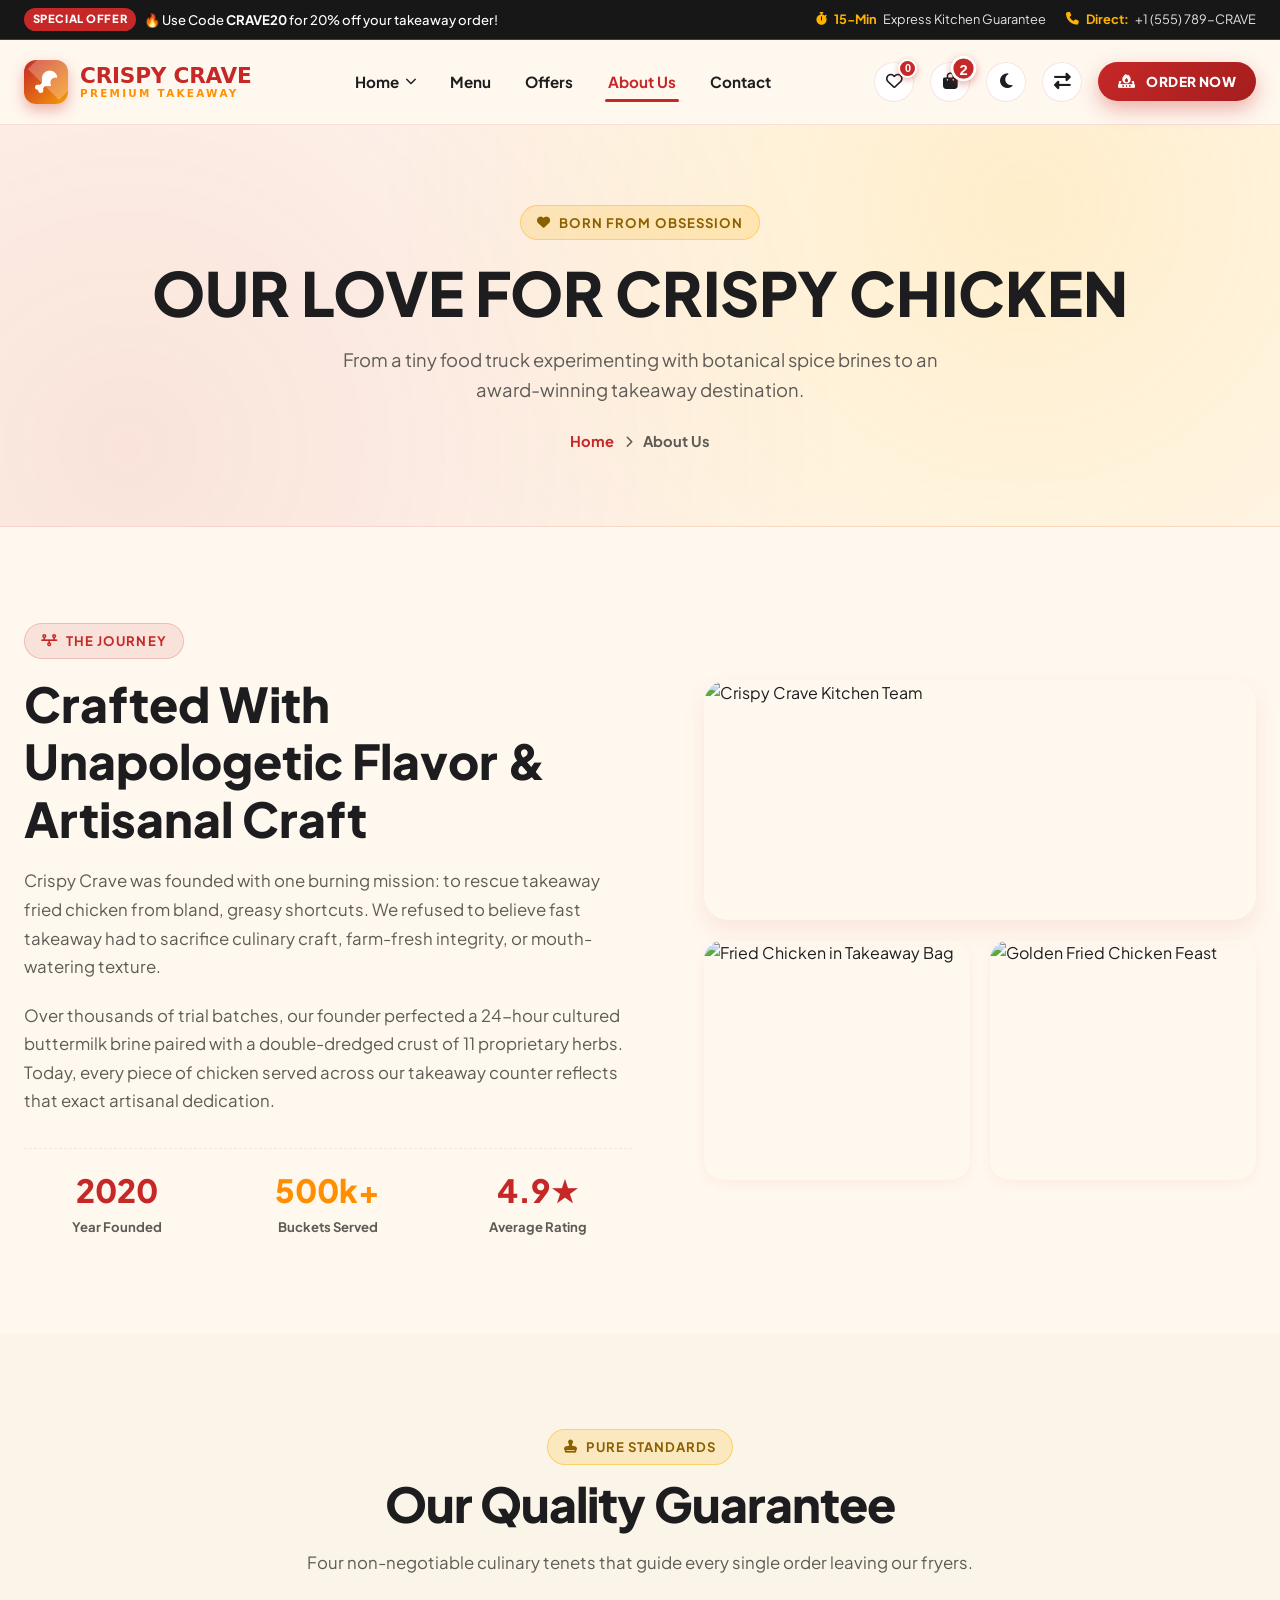
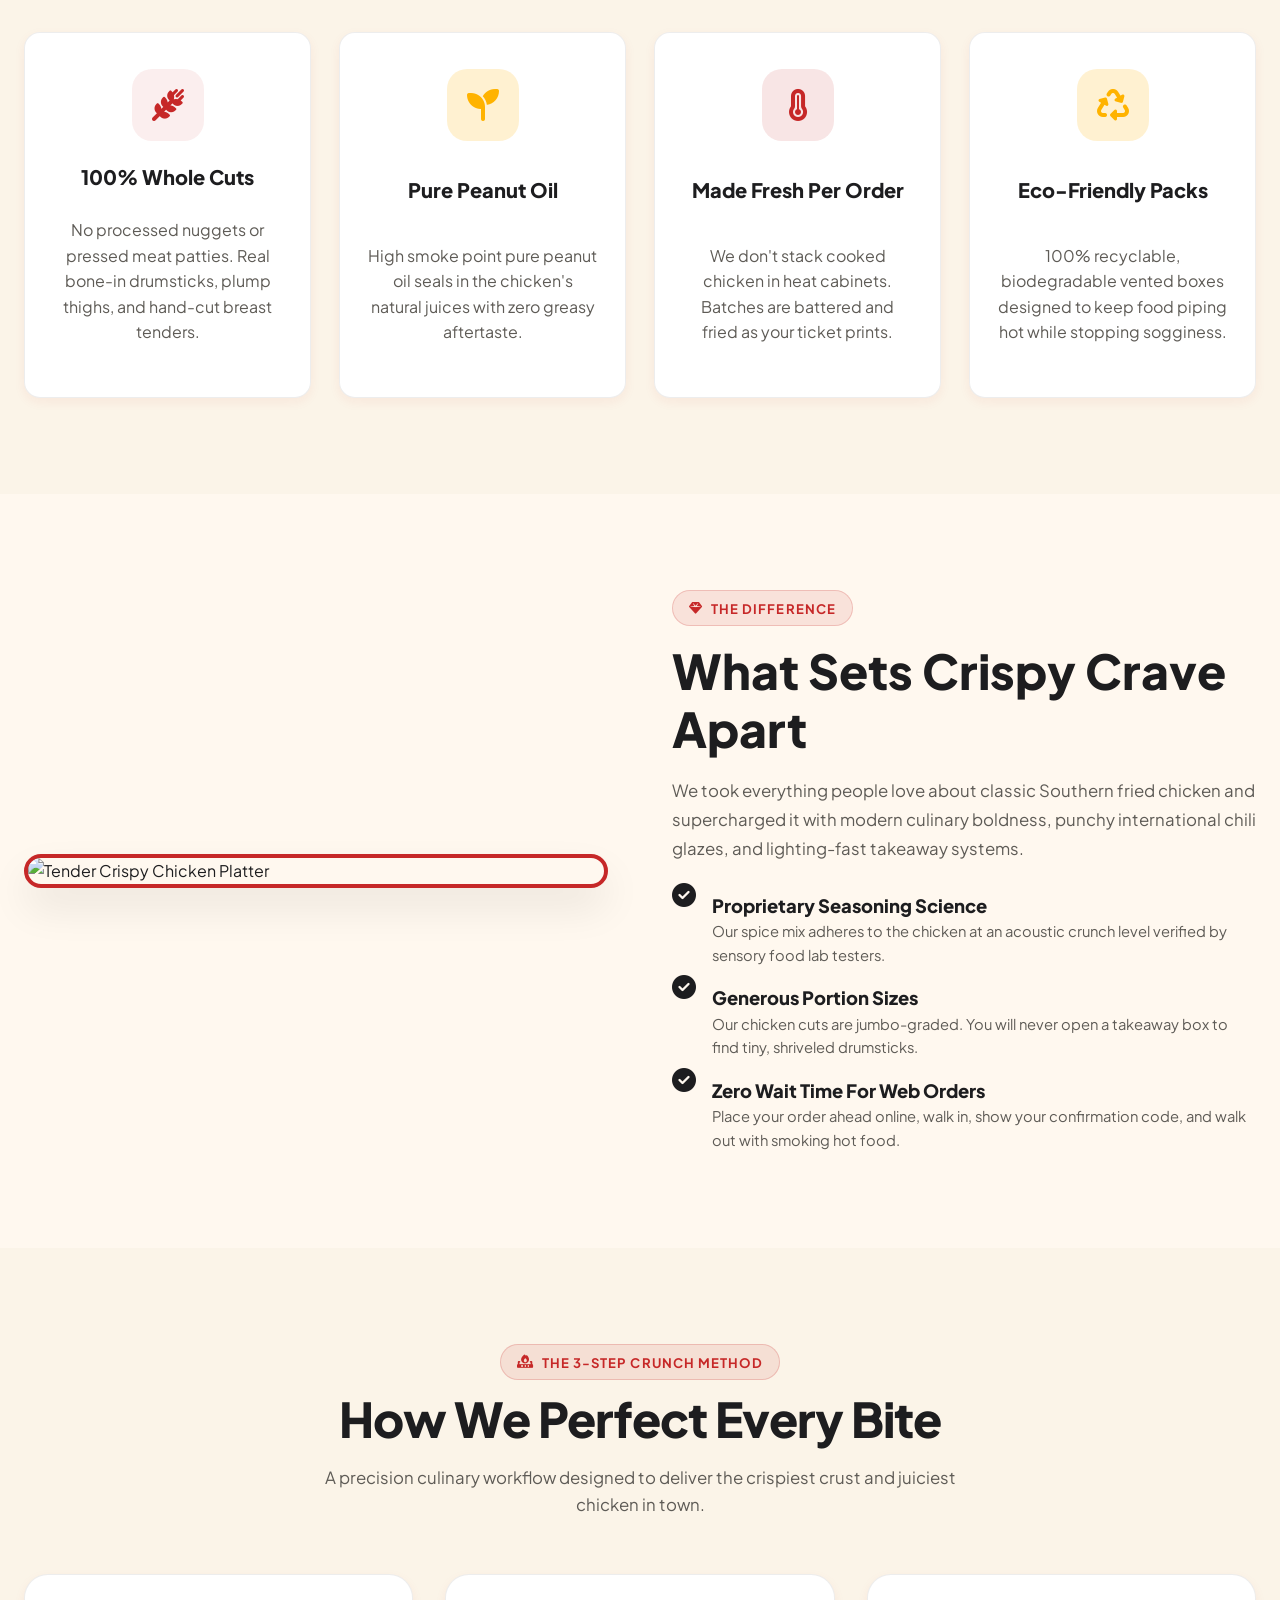
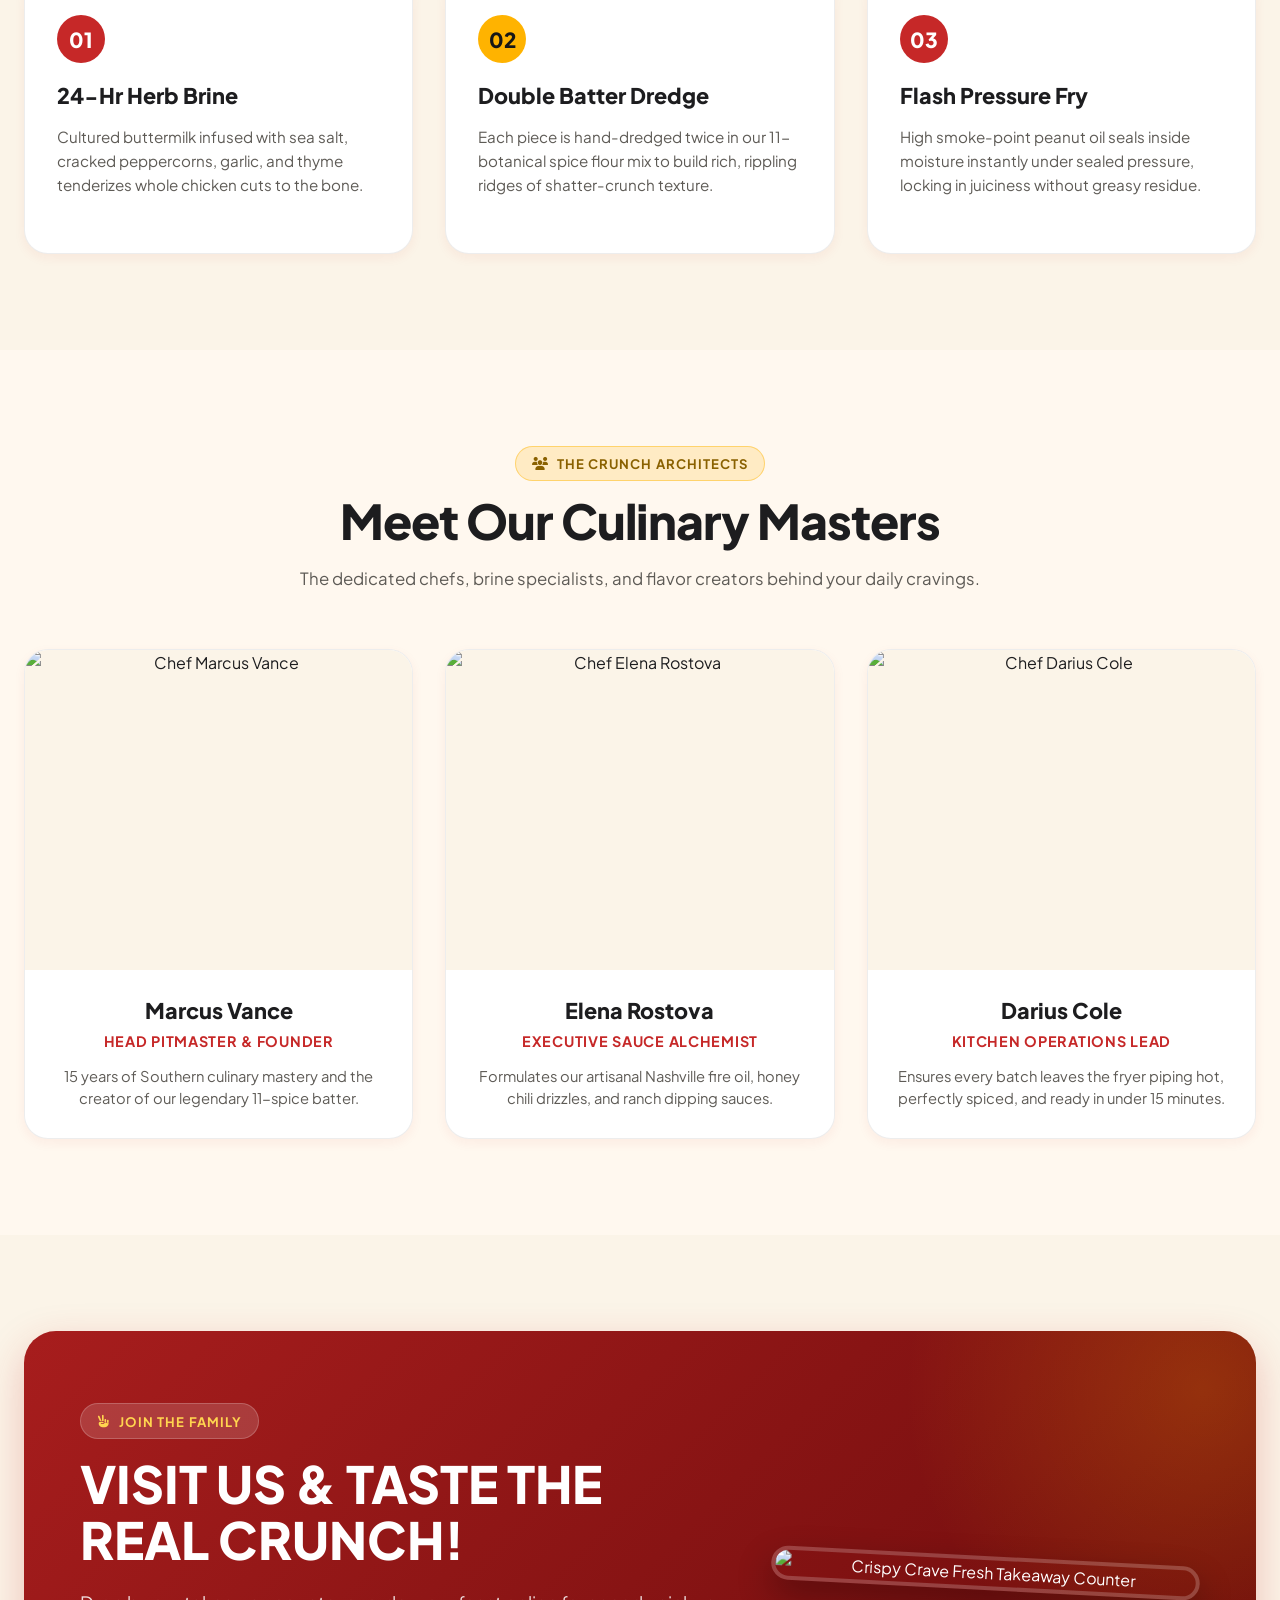
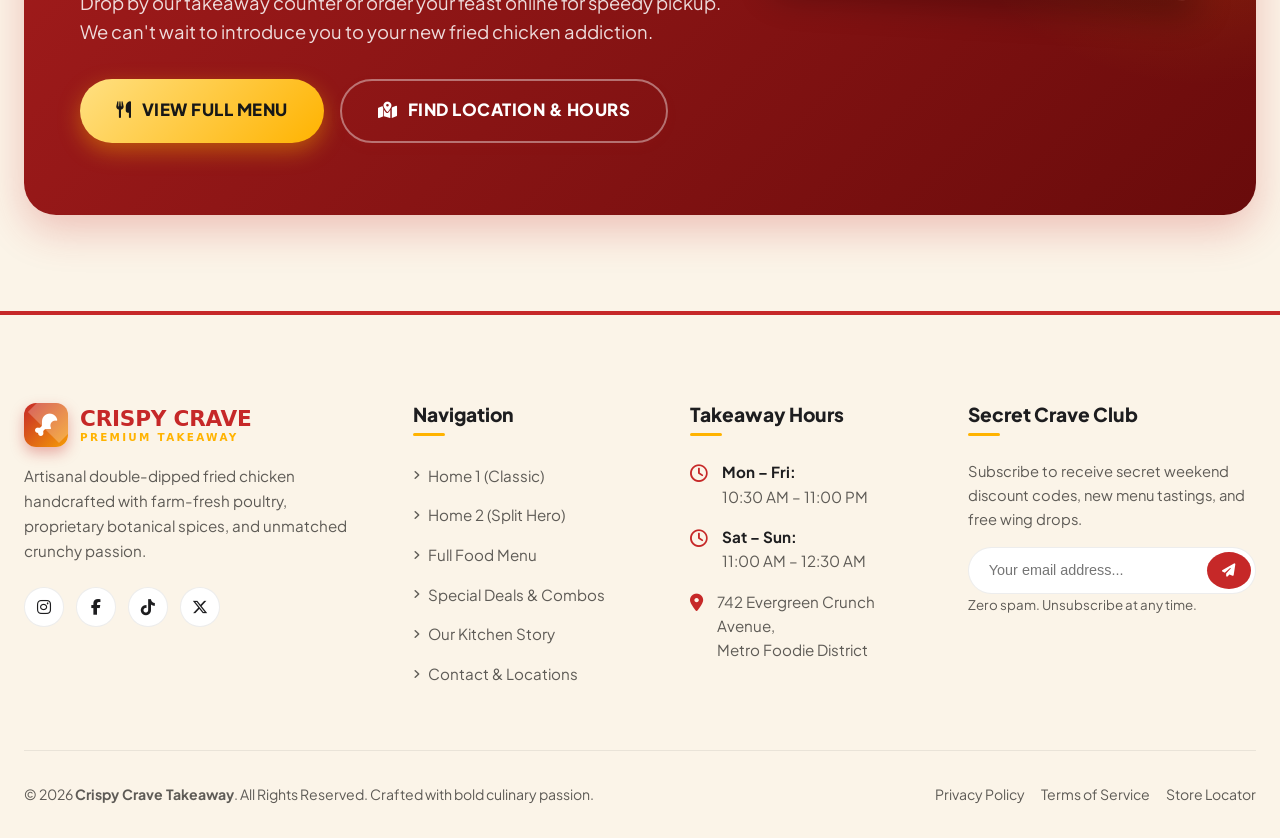
==== about.html @ d9a34762 "Initial commit: Crispy Crave fried chicken takeaway website" ====
<!DOCTYPE html>
<html lang="en" dir="ltr" data-theme="light">

<head>
  <meta charset="UTF-8">
  <meta name="viewport" content="width=device-width, initial-scale=1.0">
  <title>Crispy Crave | About Us - Our Passion for Fried Chicken</title>
  <meta name="description"
    content="Learn about Crispy Crave's culinary journey, our 24-hour buttermilk brine method, 11 secret botanical spices, and quality promise.">
  <link rel="icon" type="image/svg+xml" href="assets/images/favicon.svg">

  <link rel="preconnect" href="https://fonts.googleapis.com">
  <link rel="preconnect" href="https://fonts.gstatic.com" crossorigin>
  <link href="https://fonts.googleapis.com/css2?family=Plus+Jakarta+Sans:wght@400;500;600;700;800;900&display=swap"
    rel="stylesheet">
  <link rel="stylesheet" href="https://cdnjs.cloudflare.com/ajax/libs/font-awesome/6.5.1/css/all.min.css">

  <link rel="stylesheet" href="assets/css/style.css">
  <link rel="stylesheet" href="assets/css/animations.css">
  <link rel="stylesheet" href="assets/css/dark-mode.css">
  <link rel="stylesheet" href="assets/css/rtl.css">
</head>

<body>

  <!-- ================= HEADER / NAVBAR ================= -->
  <!-- Topbar Announcement (Reference Marketplace Quality) -->
  <div class="crave-topbar">
    <div class="cc-container crave-topbar-inner">
      <div class="topbar-promo">
        <span class="topbar-promo-tag">Special Offer</span>
        <span>🔥 Use Code <strong>CRAVE20</strong> for 20% off your takeaway order!</span>
      </div>
      <div class="topbar-perks">
        <span><i class="fa-solid fa-stopwatch" style="color: var(--secondary);"></i> <strong>15-Min</strong> Express
          Kitchen Guarantee</span>
        <span><i class="fa-solid fa-phone" style="color: var(--secondary);"></i> <strong>Direct:</strong> +1 (555)
          789-CRAVE</span>
      </div>
    </div>
  </div>

  <header class="crave-header">

    <div class="cc-container crave-nav-wrapper">
      <a href="index.html" class="crave-brand" aria-label="Crispy Crave Homepage">
        <div class="crave-logo-mark"><i class="fa-solid fa-drumstick-bite"></i></div>
        <div class="crave-brand-name">
          <span class="crave-brand-main">CRISPY CRAVE</span>
          <span class="crave-brand-sub">PREMIUM TAKEAWAY</span>
        </div>
      </a>

      <nav aria-label="Primary Navigation">
        <ul class="crave-nav-menu">
          <li class="crave-nav-item">
            <a href="index.html" class="crave-nav-link">Home <i class="fa-solid fa-chevron-down fa-xs"></i></a>
            <ul class="crave-dropdown-menu">
              <li><a href="index.html" class="crave-dropdown-item"><span>Home 1 (Classic Hero)</span></a></li>
              <li><a href="home-2.html" class="crave-dropdown-item"><span>Home 2 (Split Hero)</span></a></li>
            </ul>
          </li>
          <li class="crave-nav-item"><a href="menu.html" class="crave-nav-link">Menu</a></li>
          <li class="crave-nav-item"><a href="offers.html" class="crave-nav-link">Offers</a></li>
          <li class="crave-nav-item"><a href="about.html" class="crave-nav-link active">About Us</a></li>
          <li class="crave-nav-item"><a href="contact.html" class="crave-nav-link">Contact</a></li>
        </ul>
      </nav>

      <div class="crave-nav-actions">
        <!-- Wishlist Drawer Button -->
        <button class="crave-icon-btn wish-drawer-btn" aria-label="Open Crave-List" title="Your Crave-List">
          <i class="fa-regular fa-heart"></i>
          <span class="crave-badge-count" data-wish-count>0</span>
        </button>

        <!-- Cart / Order Drawer Button -->
        <button class="crave-icon-btn cart-drawer-btn" aria-label="Open Takeaway Bag" title="Your Takeaway Bag">
          <i class="fa-solid fa-bag-shopping"></i>
          <span class="crave-badge-count" data-cart-count>0</span>
        </button>

        <button class="crave-icon-btn theme-toggle-btn" aria-label="Toggle theme mode"><i
            class="fa-solid fa-moon"></i></button>
        <button class="crave-icon-btn rtl-toggle-btn" aria-label="Toggle text direction"><i
            class="fa-solid fa-right-left"></i></button>
        <a href="menu.html" class="btn-crave btn-crave-primary btn-crave-sm">
          <i class="fa-solid fa-fire-burner"></i> Order Now
        </a>
        <button class="crave-hamburger" aria-label="Toggle navigation drawer">
          <span></span><span></span><span></span>
        </button>
      </div>
    </div>
  </header>

  <div class="crave-mobile-overlay"></div>
  <aside class="crave-mobile-drawer" aria-label="Mobile Navigation">
    <div>
      <div class="d-flex align-items-center justify-content-between mb-4">
        <a href="index.html" class="crave-brand">
          <div class="crave-logo-mark"><i class="fa-solid fa-drumstick-bite"></i></div>
          <div class="crave-brand-name">
            <span class="crave-brand-main">CRISPY CRAVE</span>
            <span class="crave-brand-sub">PREMIUM TAKEAWAY</span>
          </div>
        </a>
      </div>
            <!-- Mobile Navigation Actions (Wishlist, Bag, Theme, RTL) -->
      <div class="crave-mobile-actions mb-4">
        <button class="crave-icon-btn wish-drawer-btn" aria-label="Open Crave-List" title="Your Crave-List">
          <i class="fa-regular fa-heart"></i>
          <span class="crave-badge-count" data-wish-count>0</span>
        </button>
        <button class="crave-icon-btn cart-drawer-btn" aria-label="Open Takeaway Bag" title="Your Takeaway Bag">
          <i class="fa-solid fa-bag-shopping"></i>
          <span class="crave-badge-count" data-cart-count>0</span>
        </button>
        <button class="crave-icon-btn theme-toggle-btn" aria-label="Switch between light and dark mode" title="Toggle Theme">
          <i class="fa-solid fa-moon"></i>
        </button>
        <button class="crave-icon-btn rtl-toggle-btn" aria-label="Switch text direction RTL or LTR" title="Toggle RTL">
          <i class="fa-solid fa-right-left"></i>
        </button>
      </div>
      <ul class="crave-mobile-links">
        <li class="crave-mobile-dropdown">
          <button type="button" class="crave-mobile-link crave-mobile-dropdown-toggle" aria-expanded="false">
            <span>Home</span>
            <i class="fa-solid fa-chevron-down fa-xs mobile-chevron"></i>
          </button>
          <ul class="crave-mobile-sublinks">
            <li><a href="index.html" class="crave-mobile-sublink"><i class="fa-solid fa-angles-right me-2" style="font-size:0.75rem; opacity:0.4;"></i>Home 1 (Classic Hero)</a></li>
            <li><a href="home-2.html" class="crave-mobile-sublink"><i class="fa-solid fa-angles-right me-2" style="font-size:0.75rem; opacity:0.4;"></i>Home 2 (Split Hero)</a></li>
          </ul>
        </li>
        <li><a href="menu.html" class="crave-mobile-link">Menu</a></li>
        <li><a href="offers.html" class="crave-mobile-link">Offers</a></li>
        <li><a href="about.html" class="crave-mobile-link active">About Us</a></li>
        <li><a href="contact.html" class="crave-mobile-link">Contact</a></li>
      </ul>
    </div>
    <div class="mt-4 pt-3 border-top">
      <a href="menu.html" class="btn-crave btn-crave-primary w-100" style="display: flex;">
        <i class="fa-solid fa-bag-shopping me-2"></i> Order Takeaway
      </a>
    </div>
  </aside>

  <!-- MAIN CONTENT: ABOUT US (7 SECTIONS) -->
  <main>

    <!-- ================= SECTION 1: ABOUT HERO ================= -->
    <section class="inner-hero" id="about-hero">
      <div class="cc-container">
        <div class="anim-fade-up">
          <span class="crave-badge crave-badge-gold mb-3"><i class="fa-solid fa-heart"></i> Born From Obsession</span>
          <h1 class="inner-hero-title">OUR LOVE FOR CRISPY CHICKEN</h1>
          <p style="max-width: 650px; margin: 0 auto 1.5rem; font-size: 1.15rem; color: var(--text-muted);">
            From a tiny food truck experimenting with botanical spice brines to an award-winning takeaway destination.
          </p>
          <div class="inner-hero-breadcrumbs">
            <a href="index.html">Home</a>
            <i class="fa-solid fa-chevron-right"></i>
            <span>About Us</span>
          </div>
        </div>
      </div>
    </section>

    <!-- ================= SECTION 2: OUR STORY ================= -->
    <section class="cc-section" id="our-story">
      <div class="cc-container">
        <div class="layout-magazine-story">
          <!-- Text Story Column -->
          <div class="anim-stamp-press">
            <span class="crave-badge mb-3"><i class="fa-solid fa-timeline"></i> The Journey</span>
            <h2 style="font-size: clamp(2.2rem, 3.8vw, 3rem); font-weight: 900; margin-bottom: 1.25rem;">
              Crafted With Unapologetic Flavor & Artisanal Craft
            </h2>
            <p style="font-size: 1.05rem; color: var(--text-muted); line-height: 1.7; margin-bottom: 1.25rem;">
              Crispy Crave was founded with one burning mission: to rescue takeaway fried chicken from bland, greasy
              shortcuts. We refused to believe fast takeaway had to sacrifice culinary craft, farm-fresh integrity, or
              mouth-watering texture.
            </p>
            <p style="font-size: 1.05rem; color: var(--text-muted); line-height: 1.7; margin-bottom: 2rem;">
              Over thousands of trial batches, our founder perfected a 24-hour cultured buttermilk brine paired with a
              double-dredged crust of 11 proprietary herbs. Today, every piece of chicken served across our takeaway
              counter reflects that exact artisanal dedication.
            </p>

            <div style="display: grid; grid-template-columns: repeat(3, 1fr); gap: 1.5rem; text-align: center;"
              class="pt-3 border-top">
              <div>
                <span
                  style="font-family: var(--font-heading); font-size: 2rem; font-weight: 900; color: var(--primary);">2020</span>
                <p style="font-size: 0.82rem; margin: 0; font-weight: 700;">Year Founded</p>
              </div>
              <div>
                <span
                  style="font-family: var(--font-heading); font-size: 2rem; font-weight: 900; color: var(--secondary-dark);">500k+</span>
                <p style="font-size: 0.82rem; margin: 0; font-weight: 700;">Buckets Served</p>
              </div>
              <div>
                <span
                  style="font-family: var(--font-heading); font-size: 2rem; font-weight: 900; color: var(--primary);">4.9★</span>
                <p style="font-size: 0.82rem; margin: 0; font-weight: 700;">Average Rating</p>
              </div>
            </div>
          </div>

          <!-- Editorial Photo Collage Grid -->
          <div class="magazine-photo-collage anim-slide-right">
            <img src="https://images.unsplash.com/photo-1555396273-367ea4eb4db5?auto=format&fit=crop&w=800&q=80"
              alt="Crispy Crave Kitchen Team" class="collage-img-1" loading="lazy">
            <img src="https://media.istockphoto.com/id/2230288921/photo/close-up-view-of-a-girls-hands-carrying-fried-chicken-in-a-recyclable-bag.jpg?b=1&s=612x612&w=0&k=20&c=5Enw9AYS69Fgy2RjBcDlBVUBDepVH0IO23BgwvoqfSg="
              alt="Fried Chicken in Takeaway Bag" class="collage-img-2" loading="lazy">
            <img src="https://images.pexels.com/photos/5474676/pexels-photo-5474676.jpeg"
              alt="Golden Fried Chicken Feast" class="collage-img-3" loading="lazy">
          </div>
        </div>
      </div>
    </section>

    <!-- ================= SECTION 3: OUR QUALITY PROMISE ================= -->
    <section class="cc-section" id="quality-promise" style="background: var(--bg-card-alt);">
      <div class="cc-container">
        <div class="cc-section-header anim-fade-up">
          <span class="crave-badge crave-badge-gold"><i class="fa-solid fa-stamp"></i> Pure Standards</span>
          <h2 class="cc-section-title">Our Quality Guarantee</h2>
          <p class="cc-section-subtitle">Four non-negotiable culinary tenets that guide every single order leaving our
            fryers.</p>
        </div>

        <div class="why-us-grid">
          <!-- Pillar 1 -->
          <div class="why-feature-card anim-shield-flip">
            <div class="why-icon-box"><i class="fa-solid fa-wheat-awn"></i></div>
            <h3 class="why-card-title">100% Whole Cuts</h3>
            <p class="text-muted">No processed nuggets or pressed meat patties. Real bone-in drumsticks, plump thighs,
              and hand-cut breast tenders.</p>
          </div>

          <!-- Pillar 2 -->
          <div class="why-feature-card anim-shield-flip">
            <div class="why-icon-box" style="background: rgba(255,179,0,0.18); color: var(--secondary);"><i
                class="fa-solid fa-seedling"></i></div>
            <h3 class="why-card-title">Pure Peanut Oil</h3>
            <p class="text-muted">High smoke point pure peanut oil seals in the chicken's natural juices with zero
              greasy aftertaste.</p>
          </div>

          <!-- Pillar 3 -->
          <div class="why-feature-card anim-shield-flip">
            <div class="why-icon-box" style="background: rgba(198,40,40,0.12); color: var(--primary);"><i
                class="fa-solid fa-temperature-full"></i></div>
            <h3 class="why-card-title">Made Fresh Per Order</h3>
            <p class="text-muted">We don't stack cooked chicken in heat cabinets. Batches are battered and fried as your
              ticket prints.</p>
          </div>

          <!-- Pillar 4 -->
          <div class="why-feature-card anim-shield-flip">
            <div class="why-icon-box" style="background: rgba(255,179,0,0.18); color: var(--secondary);"><i
                class="fa-solid fa-recycle"></i></div>
            <h3 class="why-card-title">Eco-Friendly Packs</h3>
            <p class="text-muted">100% recyclable, biodegradable vented boxes designed to keep food piping hot while
              stopping sogginess.</p>
          </div>
        </div>
      </div>
    </section>

    <!-- ================= SECTION 4: WHAT MAKES US SPECIAL ================= -->
    <section class="cc-section" id="what-makes-us-special">
      <div class="cc-container">
        <div style="display: grid; grid-template-columns: 1fr 1fr; align-items: center; gap: 4rem;">
          <div class="anim-slide-left text-center">
            <img src="https://images.pexels.com/photos/28732304/pexels-photo-28732304.jpeg"
              alt="Tender Crispy Chicken Platter"
              style="width: 100%; border-radius: 28px; box-shadow: var(--shadow-lg); border: 4px solid var(--primary);">
          </div>

          <div class="anim-slide-right">
            <span class="crave-badge mb-3"><i class="fa-solid fa-gem"></i> The Difference</span>
            <h2 style="font-size: clamp(2.2rem, 3.8vw, 3rem); font-weight: 900; margin-bottom: 1.25rem;">
              What Sets Crispy Crave Apart
            </h2>
            <p style="font-size: 1.05rem; color: var(--text-muted); line-height: 1.7; margin-bottom: 2rem;">
              We took everything people love about classic Southern fried chicken and supercharged it with modern
              culinary boldness, punchy international chili glazes, and lighting-fast takeaway systems.
            </p>

            <div style="display: flex; flex-direction: column; gap: 1.25rem;">
              <div class="anim-unfold-row" style="display: flex; gap: 1rem; align-items: flex-start;">
                <i class="fa-solid fa-circle-check text-danger fa-xl mt-1"></i>
                <div>
                  <h4 style="font-size: 1.15rem; font-weight: 800; margin-bottom: 0.2rem;">Proprietary Seasoning Science
                  </h4>
                  <p style="font-size: 0.92rem; color: var(--text-muted); margin: 0;">Our spice mix adheres to the
                    chicken at an acoustic crunch level verified by sensory food lab testers.</p>
                </div>
              </div>

              <div class="anim-unfold-row" style="display: flex; gap: 1rem; align-items: flex-start;">
                <i class="fa-solid fa-circle-check text-warning fa-xl mt-1"></i>
                <div>
                  <h4 style="font-size: 1.15rem; font-weight: 800; margin-bottom: 0.2rem;">Generous Portion Sizes</h4>
                  <p style="font-size: 0.92rem; color: var(--text-muted); margin: 0;">Our chicken cuts are jumbo-graded.
                    You will never open a takeaway box to find tiny, shriveled drumsticks.</p>
                </div>
              </div>

              <div class="anim-unfold-row" style="display: flex; gap: 1rem; align-items: flex-start;">
                <i class="fa-solid fa-circle-check text-success fa-xl mt-1"></i>
                <div>
                  <h4 style="font-size: 1.15rem; font-weight: 800; margin-bottom: 0.2rem;">Zero Wait Time For Web Orders
                  </h4>
                  <p style="font-size: 0.92rem; color: var(--text-muted); margin: 0;">Place your order ahead online,
                    walk in, show your confirmation code, and walk out with smoking hot food.</p>
                </div>
              </div>
            </div>
          </div>
        </div>
      </div>
    </section>

    <!-- ================= SECTION 5: CRAFT & CULINARY PROCESS ================= -->
    <section class="cc-section" id="craft-process" style="background: var(--bg-card-alt);">
      <div class="cc-container">
        <div class="cc-section-header anim-fade-up">
          <span class="crave-badge"><i class="fa-solid fa-fire-burner"></i> The 3-Step Crunch Method</span>
          <h2 class="cc-section-title">How We Perfect Every Bite</h2>
          <p class="cc-section-subtitle">A precision culinary workflow designed to deliver the crispiest crust and
            juiciest chicken in town.</p>
        </div>

        <div class="layout-horizontal-stepper">
          <!-- Step 1 -->
          <div class="step-flow-card anim-step-drop">
            <div class="step-number-pill" style="background: var(--primary);">01</div>
            <h3 style="font-size: 1.35rem; font-weight: 800; margin-bottom: 0.75rem;">24-Hr Herb Brine</h3>
            <p class="text-muted" style="font-size: 0.95rem; line-height: 1.6;">Cultured buttermilk infused with sea
              salt, cracked peppercorns, garlic, and thyme tenderizes whole chicken cuts to the bone.</p>
          </div>

          <!-- Step 2 -->
          <div class="step-flow-card anim-step-drop">
            <div class="step-number-pill" style="background: var(--secondary); color: #171717;">02</div>
            <h3 style="font-size: 1.35rem; font-weight: 800; margin-bottom: 0.75rem;">Double Batter Dredge</h3>
            <p class="text-muted" style="font-size: 0.95rem; line-height: 1.6;">Each piece is hand-dredged twice in our
              11-botanical spice flour mix to build rich, rippling ridges of shatter-crunch texture.</p>
          </div>

          <!-- Step 3 -->
          <div class="step-flow-card anim-step-drop">
            <div class="step-number-pill" style="background: var(--primary);">03</div>
            <h3 style="font-size: 1.35rem; font-weight: 800; margin-bottom: 0.75rem;">Flash Pressure Fry</h3>
            <p class="text-muted" style="font-size: 0.95rem; line-height: 1.6;">High smoke-point peanut oil seals inside
              moisture instantly under sealed pressure, locking in juiciness without greasy residue.</p>
          </div>
        </div>
      </div>
    </section>

    <!-- ================= SECTION 6: MEET OUR CULINARY MASTERS ================= -->
    <section class="cc-section" id="meet-team">
      <div class="cc-container">
        <div class="cc-section-header anim-fade-up">
          <span class="crave-badge crave-badge-gold"><i class="fa-solid fa-users"></i> The Crunch Architects</span>
          <h2 class="cc-section-title">Meet Our Culinary Masters</h2>
          <p class="cc-section-subtitle">The dedicated chefs, brine specialists, and flavor creators behind your daily
            cravings.</p>
        </div>

        <div class="team-grid">
          <!-- Team Member 1 -->
          <div class="team-card anim-fade-up">
            <div class="team-img-wrap">
              <img src="https://images.unsplash.com/photo-1577219491135-ce391730fb2c?auto=format&fit=crop&w=600&q=80"
                alt="Chef Marcus Vance" class="team-img" loading="lazy">
            </div>
            <div class="team-body">
              <h3 class="team-name">Marcus Vance</h3>
              <div class="team-role">Head Pitmaster & Founder</div>
              <p class="team-bio">15 years of Southern culinary mastery and the creator of our legendary 11-spice
                batter.</p>
            </div>
          </div>

          <!-- Team Member 2 -->
          <div class="team-card anim-fade-up">
            <div class="team-img-wrap">
              <img src="https://images.unsplash.com/photo-1583394293214-28ded15ee548?auto=format&fit=crop&w=600&q=80"
                alt="Chef Elena Rostova" class="team-img" loading="lazy">
            </div>
            <div class="team-body">
              <h3 class="team-name">Elena Rostova</h3>
              <div class="team-role">Executive Sauce Alchemist</div>
              <p class="team-bio">Formulates our artisanal Nashville fire oil, honey chili drizzles, and ranch dipping
                sauces.</p>
            </div>
          </div>

          <!-- Team Member 3 -->
          <div class="team-card anim-fade-up">
            <div class="team-img-wrap">
              <img src="https://images.unsplash.com/photo-1556157382-97eda2d62296?auto=format&fit=crop&w=600&q=80"
                alt="Chef Darius Cole" class="team-img" loading="lazy">
            </div>
            <div class="team-body">
              <h3 class="team-name">Darius Cole</h3>
              <div class="team-role">Kitchen Operations Lead</div>
              <p class="team-bio">Ensures every batch leaves the fryer piping hot, perfectly spiced, and ready in under
                15 minutes.</p>
            </div>
          </div>
        </div>
      </div>
    </section>

    <!-- ================= SECTION 7: VISIT & TASTE ================= -->
    <section class="cc-section" id="visit-taste" style="background: var(--bg-card-alt);">
      <div class="cc-container">
        <div class="final-cta-banner anim-curtain-fall">
          <div class="final-cta-grid">
            <div>
              <span class="crave-badge crave-badge-gold mb-3"
                style="background: rgba(255,255,255,0.15); color: #FFD54F; border-color: rgba(255,255,255,0.2);">
                <i class="fa-solid fa-hand-peace"></i> Join The Family
              </span>
              <h2 class="final-cta-title">VISIT US & TASTE THE REAL CRUNCH!</h2>
              <p class="final-cta-desc">
                Drop by our takeaway counter or order your feast online for speedy pickup. We can't wait to introduce
                you to your new fried chicken addiction.
              </p>
              <div class="d-flex gap-3 flex-wrap">
                <a href="menu.html" class="btn-crave btn-crave-gold btn-crave-lg">
                  <i class="fa-solid fa-utensils"></i> View Full Menu
                </a>
                <a href="contact.html" class="btn-crave btn-crave-outline btn-crave-lg"
                  style="color: #FFF !important; border-color: rgba(255,255,255,0.4);">
                  <i class="fa-solid fa-map-location-dot"></i> Find Location & Hours
                </a>
              </div>
            </div>

            <div class="final-cta-img-box">
              <img src="https://images.pexels.com/photos/15837093/pexels-photo-15837093.jpeg"
                alt="Crispy Crave Fresh Takeaway Counter" class="final-cta-img floating-element">
            </div>
          </div>
        </div>
      </div>
    </section>

  </main>

  <!-- ================= FOOTER ================= -->
  <footer class="crave-footer">
    <div class="cc-container">
      <div class="footer-grid">
        <div>
          <a href="index.html" class="crave-brand mb-3">
            <div class="crave-logo-mark"><i class="fa-solid fa-drumstick-bite"></i></div>
            <div class="crave-brand-name">
              <span class="crave-brand-main">CRISPY CRAVE</span>
              <span class="crave-brand-sub" style="color: var(--secondary);">PREMIUM TAKEAWAY</span>
            </div>
          </a>
          <p class="footer-brand-desc">Artisanal double-dipped fried chicken handcrafted with farm-fresh poultry,
            proprietary botanical spices, and unmatched crunchy passion.</p>
          <div class="footer-socials">
            <a href="https://instagram.com" target="_blank" rel="noopener" class="footer-social-link"
              aria-label="Instagram"><i class="fa-brands fa-instagram"></i></a>
            <a href="https://facebook.com" target="_blank" rel="noopener" class="footer-social-link"
              aria-label="Facebook"><i class="fa-brands fa-facebook-f"></i></a>
            <a href="https://tiktok.com" target="_blank" rel="noopener" class="footer-social-link"
              aria-label="TikTok"><i class="fa-brands fa-tiktok"></i></a>
            <a href="https://twitter.com" target="_blank" rel="noopener" class="footer-social-link"
              aria-label="X Twitter"><i class="fa-brands fa-x-twitter"></i></a>
          </div>
        </div>

        <div>
          <h4 class="footer-col-title">Navigation</h4>
          <ul class="footer-links">
            <li><a href="index.html"><i class="fa-solid fa-angle-right fa-xs"></i> Home 1 (Classic)</a></li>
            <li><a href="home-2.html"><i class="fa-solid fa-angle-right fa-xs"></i> Home 2 (Split Hero)</a></li>
            <li><a href="menu.html"><i class="fa-solid fa-angle-right fa-xs"></i> Full Food Menu</a></li>
            <li><a href="offers.html"><i class="fa-solid fa-angle-right fa-xs"></i> Special Deals & Combos</a></li>
            <li><a href="about.html"><i class="fa-solid fa-angle-right fa-xs"></i> Our Kitchen Story</a></li>
            <li><a href="contact.html"><i class="fa-solid fa-angle-right fa-xs"></i> Contact & Locations</a></li>
          </ul>
        </div>

        <div>
          <h4 class="footer-col-title">Takeaway Hours</h4>
          <div class="footer-contact-item">
            <i class="fa-regular fa-clock"></i>
            <div><strong class="footer-contact-label">Mon – Fri:</strong><br>10:30 AM – 11:00 PM</div>
          </div>
          <div class="footer-contact-item">
            <i class="fa-regular fa-clock"></i>
            <div><strong class="footer-contact-label">Sat – Sun:</strong><br>11:00 AM – 12:30 AM</div>
          </div>
          <div class="footer-contact-item">
            <i class="fa-solid fa-location-dot"></i>
            <div>742 Evergreen Crunch Avenue,<br>Metro Foodie District</div>
          </div>
        </div>

        <div>
          <h4 class="footer-col-title">Secret Crave Club</h4>
          <p class="footer-newsletter-text">Subscribe to receive secret weekend discount codes, new menu
            tastings, and free wing drops.</p>
          <form class="footer-newsletter-form">
            <input type="email" class="footer-newsletter-input" placeholder="Your email address..." required
              aria-label="Email for newsletter">
            <button type="submit" class="footer-newsletter-btn" aria-label="Subscribe to newsletter"><i
                class="fa-solid fa-paper-plane"></i></button>
          </form>
          <small class="d-block mt-2" class="footer-spam-note">Zero spam. Unsubscribe at any
            time.</small>
        </div>
      </div>

      <div class="footer-bottom">
        <div>&copy; 2026 <strong>Crispy Crave Takeaway</strong>. All Rights Reserved. Crafted with bold culinary
          passion.</div>
        <div class="d-flex align-items-center gap-3">
          <a href="about.html" class="footer-bottom-link">Privacy Policy</a>
          <a href="about.html" class="footer-bottom-link">Terms of Service</a>
          <a href="contact.html" class="footer-bottom-link">Store Locator</a>
        </div>
      </div>
    </div>
  </footer>

  <button class="back-to-top" aria-label="Back to top" title="Scroll to top"><i
      class="fa-solid fa-arrow-up"></i></button>

  <!-- Drawer Backdrop Overlay -->
  <div class="crave-drawer-overlay"></div>

  <!-- ================= ORDER BAG SLIDE-OVER DRAWER ================= -->
  <aside class="crave-slide-drawer" id="orderDrawer" aria-label="Takeaway Order Bag">
    <div class="crave-drawer-header">
      <h3 class="crave-drawer-title">
        <i class="fa-solid fa-bag-shopping" style="color: var(--primary);"></i> Your Takeaway Bag
      </h3>
      <button class="crave-drawer-close" id="orderDrawerClose" aria-label="Close Bag">
        <i class="fa-solid fa-xmark"></i>
      </button>
    </div>

    <!-- Perks Progress Bar -->
    <div class="crave-perks-box">
      <div class="crave-perks-msg" id="orderPerksMsg">
        🔥 Add <strong>$35.00</strong> more to unlock Free Cheesy Dip!
      </div>
      <div class="crave-perks-progress-track">
        <div class="crave-perks-progress-fill" id="orderPerksFill"></div>
      </div>
    </div>

    <!-- Drawer Body -->
    <div class="crave-drawer-body">
      <!-- Empty State -->
      <div class="crave-drawer-empty" id="orderDrawerEmpty" style="display: none;">
        <div class="crave-drawer-empty-icon"><i class="fa-solid fa-drumstick-bite"></i></div>
        <h4 style="font-weight: 800; margin: 0;">Your bag is empty!</h4>
        <p class="text-muted" style="font-size: 0.9rem; margin: 0;">Add delicious golden crispy chicken from our menu to
          start your order.</p>
        <a href="menu.html" class="btn-crave btn-crave-primary btn-crave-sm mt-2">Explore Menu</a>
      </div>

      <!-- Live Cart Items List -->
      <div id="orderDrawerItems" class="d-flex flex-column gap-2"></div>
    </div>

    <!-- Drawer Footer -->
    <div class="crave-drawer-footer" id="orderDrawerFooter">
      <!-- Coupon Form -->
      <form class="crave-coupon-wrap" id="couponForm">
        <input type="text" id="couponInput" class="crave-coupon-input" placeholder="Promo code (CRAVE20)..."
          aria-label="Enter coupon code">
        <button type="submit" class="btn-crave btn-crave-gold btn-crave-sm"
          style="padding: 0.4rem 0.9rem; font-size: 0.78rem;">Apply</button>
      </form>

      <!-- Bill Breakdown -->
      <div class="d-flex flex-column gap-1">
        <div class="crave-bill-row">
          <span>Subtotal</span>
          <span id="billSubtotal">$0.00</span>
        </div>
        <div class="crave-bill-row" id="billDiscountRow" style="display: none; color: var(--secondary);">
          <span>Promo Discount</span>
          <span id="billDiscount">-$0.00</span>
        </div>
        <div class="crave-bill-row">
          <span>Estimated Tax (8%)</span>
          <span id="billTax">$0.00</span>
        </div>
        <div class="crave-bill-row total">
          <span>Total</span>
          <span class="price" id="billTotal">$0.00</span>
        </div>
      </div>

      <!-- Checkout CTA -->
      <button class="btn-crave btn-crave-primary w-100" id="orderCheckoutBtn"
        style="padding: 0.85rem; font-size: 1rem;">
        <i class="fa-solid fa-fire-burner me-2"></i> Proceed to Takeaway Pickup
      </button>
    </div>
  </aside>

  <!-- ================= WISHLIST / CRAVE-LIST SLIDE-OVER DRAWER ================= -->
  <aside class="crave-slide-drawer" id="wishlistDrawer" aria-label="Crave-List Favorites">
    <div class="crave-drawer-header">
      <h3 class="crave-drawer-title">
        <i class="fa-solid fa-heart" style="color: var(--primary);"></i> Your Crave-List
      </h3>
      <button class="crave-drawer-close" id="wishlistDrawerClose" aria-label="Close Crave-List">
        <i class="fa-solid fa-xmark"></i>
      </button>
    </div>

    <div class="crave-drawer-body">
      <!-- Empty State -->
      <div class="crave-drawer-empty" id="wishlistDrawerEmpty" style="display: none;">
        <div class="crave-drawer-empty-icon"><i class="fa-regular fa-heart"></i></div>
        <h4 style="font-weight: 800; margin: 0;">Nothing saved yet</h4>
        <p class="text-muted" style="font-size: 0.9rem; margin: 0;">Tap the heart icon on any food item to save your
          cravings for later.</p>
        <a href="menu.html" class="btn-crave btn-crave-primary btn-crave-sm mt-2">Browse Favorites</a>
      </div>

      <!-- Wishlist Items List -->
      <div id="wishlistDrawerItems" class="d-flex flex-column gap-2"></div>
    </div>

    <div class="crave-drawer-footer">
      <button class="btn-crave btn-crave-primary w-100" id="wishlistMoveAll">
        <i class="fa-solid fa-bag-shopping me-2"></i> Move All to Bag
      </button>
    </div>
  </aside>

  <!-- ================= FOOD QUICK-VIEW MODAL ================= -->
  <div class="crave-qv-modal" id="quickViewModal" role="dialog" aria-modal="true" aria-label="Food Details">
    <div class="crave-qv-dialog">
      <button class="crave-qv-close" id="quickViewClose" aria-label="Close dialog"><i
          class="fa-solid fa-xmark"></i></button>
      <div class="crave-qv-img-wrap">
        <img id="qvImage" src="" alt="Crispy Food Preview" class="crave-qv-img">
      </div>
      <div class="crave-qv-content">
        <div class="d-flex align-items-center justify-content-between">
          <span class="crave-badge crave-badge-gold"><i class="fa-solid fa-fire"></i> Signature Recipe</span>
          <span id="qvPrice" class="product-price" style="font-size: 1.45rem;">$12.99</span>
        </div>
        <h3 id="qvTitle" style="font-size: 1.5rem; font-weight: 800; margin: 0;">Crispy Master Selection</h3>
        <p id="qvDesc" class="text-muted" style="font-size: 0.92rem; line-height: 1.5; margin: 0;">
          Dipped in spiced buttermilk batter and pressure-fried to seal in maximum moisture with acoustic shatter
          crunch.
        </p>

        <!-- Dietary Highlights -->
        <div class="d-flex gap-2 flex-wrap" style="font-size: 0.78rem; font-weight: 700;">
          <span class="crave-badge"><i class="fa-solid fa-shield-halved"></i> 100% Halal Poultry</span>
          <span class="crave-badge"><i class="fa-solid fa-wheat-awn"></i> Zero Trans Fat</span>
        </div>

        <!-- Dip Selector -->
        <div>
          <label style="font-size: 0.85rem; font-weight: 800; display: block; margin-bottom: 0.4rem;">Choose Dipping
            Sauce:</label>
          <div class="crave-qv-sauces">
            <span class="crave-sauce-pill active">Garlic Herb Aioli</span>
            <span class="crave-sauce-pill">Hot Honey Glaze</span>
            <span class="crave-sauce-pill">Smoky BBQ</span>
            <span class="crave-sauce-pill">Creamy Ranch</span>
          </div>
        </div>

        <!-- Quantity & Add to Cart -->
        <div class="d-flex align-items-center gap-3 pt-2">
          <div class="drawer-qty-stepper" style="padding: 0.2rem 0.5rem;">
            <input type="number" id="qvQty" value="1" min="1" max="20"
              style="width: 50px; border: none; background: transparent; text-align: center; font-weight: 800; color: var(--text-main);"
              aria-label="Quantity">
          </div>
          <button class="btn-crave btn-crave-primary flex-grow-1" id="qvAddToCart">
            <i class="fa-solid fa-plus me-1"></i> Add To Bag
          </button>
        </div>
      </div>
    </div>
  </div>

  <script src="assets/js/animations.js"></script>
  <script src="assets/js/main.js"></script>
</body>

</html>
---- assets/css/style.css ----
/* CRISPY CRAVE - Premium Fried Chicken Takeaway Stylesheet */
:root {
  --primary: #C62828;
  --primary-dark: #9B1B1B;
  --primary-light: #FF5252;
  --primary-rgb: 198, 40, 40;
  
  --secondary: #FFB300;
  --secondary-dark: #FF8F00;
  --secondary-light: #FFE082;
  --secondary-rgb: 255, 179, 0;

  --accent: #FFB300;
  --accent-rgb: 255, 179, 0;

  --bg-main: #FFF8EF;
  --bg-card: #FFFFFF;
  --bg-card-alt: #FBF4E8;
  --bg-subtle: #FFF1E0;
  
  --text-main: #1D1D1F;
  --text-muted: #5E5B56;
  --text-light: #FFFFFF;
  
  --border-color: rgba(198, 40, 40, 0.12);
  --border-light: rgba(0, 0, 0, 0.07);
  
  --shadow-sm: 0 4px 12px rgba(198, 40, 40, 0.06);
  --shadow-md: 0 10px 25px rgba(198, 40, 40, 0.09);
  --shadow-lg: 0 20px 40px rgba(0, 0, 0, 0.08);
  --shadow-glow: 0 0 25px rgba(255, 179, 0, 0.4);

  --font-heading: 'Cabinet Grotesk', 'Plus Jakarta Sans', system-ui, sans-serif;
  --font-body: 'Plus Jakarta Sans', system-ui, sans-serif;
  --font-display: 'Clash Display', 'Cabinet Grotesk', system-ui, sans-serif;

  --header-height: 84px;
  --radius-sm: 10px;
  --radius-md: 16px;
  --radius-lg: 24px;
  --radius-pill: 9999px;

  --transition-smooth: all 0.35s cubic-bezier(0.16, 1, 0.3, 1);
  --transition-bounce: all 0.45s cubic-bezier(0.34, 1.56, 0.64, 1);
}

/* Base & Reset */
*, *::before, *::after {
  box-sizing: border-box;
}

html {
  scroll-behavior: smooth;
  font-size: 16px;
  overflow-x: clip;
}

body {
  margin: 0;
  padding: 0;
  font-family: var(--font-body);
  background-color: var(--bg-main);
  color: var(--text-main);
  line-height: 1.6;
  overflow-x: clip;
  transition: background-color 0.3s ease, color 0.3s ease;
  -webkit-font-smoothing: antialiased;
}

h1, h2, h3, h4, h5, h6 {
  font-family: var(--font-heading);
  color: var(--text-main);
  font-weight: 800;
  line-height: 1.2;
  margin-top: 0;
}

p {
  color: var(--text-muted);
}

a {
  text-decoration: none;
  color: inherit;
  transition: var(--transition-smooth);
}

img {
  max-width: 100%;
  height: auto;
  display: block;
}

/* Container Utilities */
.cc-container {
  width: 100%;
  max-width: 1280px;
  margin-left: auto;
  margin-right: auto;
  padding-left: 1.5rem;
  padding-right: 1.5rem;
}

.cc-container-fluid {
  width: 100%;
  padding-left: 2rem;
  padding-right: 2rem;
}

/* Badges & Pills */
.crave-badge {
  display: inline-flex;
  align-items: center;
  gap: 0.5rem;
  padding: 0.4rem 1rem;
  font-size: 0.82rem;
  font-weight: 700;
  text-transform: uppercase;
  letter-spacing: 0.08em;
  border-radius: var(--radius-pill);
  background: rgba(198, 40, 40, 0.1);
  color: var(--primary);
  border: 1px solid rgba(198, 40, 40, 0.2);
}

.crave-badge-gold {
  background: rgba(255, 179, 0, 0.18);
  color: #8A6100;
  border: 1px solid rgba(255, 179, 0, 0.45);
}

[data-theme="dark"] .crave-badge-gold {
  color: var(--secondary);
}

.crave-badge-glow {
  animation: pulseGlow 2s infinite ease-in-out;
}

@keyframes pulseGlow {
  0%, 100% { box-shadow: 0 0 10px rgba(255, 179, 0, 0.3); }
  50% { box-shadow: 0 0 25px rgba(255, 179, 0, 0.75); }
}

/* Buttons */
.btn-crave {
  display: inline-flex;
  align-items: center;
  justify-content: center;
  gap: 0.65rem;
  font-family: var(--font-heading);
  font-weight: 800;
  font-size: 0.95rem;
  padding: 0.85rem 1.85rem;
  border-radius: var(--radius-pill);
  cursor: pointer;
  border: none;
  position: relative;
  overflow: hidden;
  transition: var(--transition-bounce);
  text-transform: uppercase;
  letter-spacing: 0.03em;
  white-space: nowrap;
  box-shadow: var(--shadow-sm);
}

.btn-crave-primary {
  background: linear-gradient(135deg, var(--primary) 0%, #A51D1D 100%);
  color: #FFFFFF !important;
  box-shadow: 0 8px 20px rgba(198, 40, 40, 0.35);
}

.btn-crave-primary:hover,
.btn-crave-primary:focus,
.btn-crave-primary:focus-visible,
.btn-crave-primary:active,
.btn-crave-primary.touch-active {
  transform: translateY(-3px) scale(1.02);
  box-shadow: 0 14px 28px rgba(198, 40, 40, 0.45);
  background: linear-gradient(135deg, #B71C1C 0%, var(--primary) 100%);
}

.btn-crave-gold {
  background: linear-gradient(135deg, var(--secondary-light) 0%, var(--secondary) 100%);
  color: #171717 !important;
  font-weight: 900;
  box-shadow: 0 8px 22px rgba(255, 179, 0, 0.4);
}

.btn-crave-gold:hover,
.btn-crave-gold:focus,
.btn-crave-gold:focus-visible,
.btn-crave-gold:active,
.btn-crave-gold.touch-active {
  transform: translateY(-3px) scale(1.02);
  box-shadow: 0 14px 30px rgba(255, 179, 0, 0.55);
}

.btn-crave-outline {
  background: transparent;
  color: var(--text-main) !important;
  border: 2px solid rgba(198, 40, 40, 0.3);
}

.btn-crave-outline:hover,
.btn-crave-outline:focus,
.btn-crave-outline:focus-visible,
.btn-crave-outline:active,
.btn-crave-outline.touch-active {
  border-color: var(--primary);
  background: rgba(198, 40, 40, 0.08);
  transform: translateY(-2px);
}

.btn-crave-sm {
  padding: 0.55rem 1.25rem;
  font-size: 0.85rem;
}

.btn-crave-lg {
  padding: 1.05rem 2.25rem;
  font-size: 1.05rem;
}

/* HEADER & NAVBAR */
.crave-header {
  position: -webkit-sticky;
  position: sticky;
  top: 0;
  left: 0;
  width: 100%;
  background: rgba(255, 248, 239, 0.96);
  backdrop-filter: blur(14px);
  -webkit-backdrop-filter: blur(14px);
  z-index: 1000;
  border-bottom: 1px solid var(--border-color);
  transition: box-shadow 0.25s ease;
}

.crave-header.scrolled {
  box-shadow: 0 8px 25px rgba(0, 0, 0, 0.08);
}

.crave-nav-wrapper {
  display: flex;
  align-items: center;
  justify-content: space-between;
  height: var(--header-height);
}

/* Brand Logo */
.crave-brand {
  display: flex;
  align-items: center;
  gap: 0.75rem;
  font-family: var(--font-display);
  font-size: 1.5rem;
  font-weight: 900;
  color: var(--text-main);
  letter-spacing: -0.02em;
}

.crave-logo-mark {
  width: 44px;
  height: 44px;
  border-radius: 12px;
  background: linear-gradient(135deg, var(--primary) 0%, var(--secondary) 120%);
  display: flex;
  align-items: center;
  justify-content: center;
  color: #FFF;
  font-size: 1.4rem;
  box-shadow: 0 6px 14px rgba(198, 40, 40, 0.35);
  position: relative;
  overflow: hidden;
}

.crave-logo-mark::after {
  content: '';
  position: absolute;
  top: -30%;
  right: -30%;
  width: 100%;
  height: 100%;
  background: rgba(255, 255, 255, 0.25);
  transform: rotate(45deg);
}

.crave-brand-name {
  display: flex;
  flex-direction: column;
  line-height: 1;
}

.crave-brand-main {
  font-size: 1.35rem;
  font-weight: 900;
  color: var(--primary);
  letter-spacing: -0.01em;
}

.crave-brand-sub {
  font-size: 0.65rem;
  font-weight: 800;
  letter-spacing: 0.22em;
  color: var(--secondary-dark);
  text-transform: uppercase;
  margin-top: 2px;
}

/* Navigation Links */
.crave-nav-menu {
  display: flex;
  align-items: center;
  gap: 1.75rem;
  list-style: none;
  margin: 0;
  padding: 0;
}

.crave-nav-item {
  position: relative;
}

.crave-nav-link {
  font-family: var(--font-heading);
  font-size: 0.95rem;
  font-weight: 700;
  color: var(--text-main);
  padding: 0.5rem 0.2rem;
  display: inline-flex;
  align-items: center;
  gap: 0.35rem;
  position: relative;
}

.crave-nav-link::after {
  content: '';
  position: absolute;
  bottom: 0;
  left: 0;
  width: 0%;
  height: 3px;
  background: var(--primary);
  border-radius: 4px;
  transition: width 0.25s ease;
}

.crave-nav-link:hover::after,
.crave-nav-link.active::after {
  width: 100%;
}

.crave-nav-link:hover,
.crave-nav-link.active {
  color: var(--primary);
}

/* Dropdown */
.crave-dropdown-menu {
  position: absolute;
  top: calc(100% + 12px);
  left: 0;
  min-width: 220px;
  background: var(--bg-card);
  border: 1px solid var(--border-color);
  border-radius: var(--radius-md);
  padding: 0.75rem 0.5rem;
  box-shadow: 0 16px 36px rgba(0, 0, 0, 0.12);
  opacity: 0;
  visibility: hidden;
  transform: translateY(10px);
  transition: var(--transition-smooth);
  list-style: none;
  z-index: 100;
}

.crave-nav-item:hover .crave-dropdown-menu {
  opacity: 1;
  visibility: visible;
  transform: translateY(0);
}

.crave-dropdown-item {
  display: flex;
  align-items: center;
  justify-content: space-between;
  padding: 0.65rem 1rem;
  border-radius: var(--radius-sm);
  font-size: 0.9rem;
  font-weight: 700;
  color: var(--text-main);
  transition: var(--transition-smooth);
}

.crave-dropdown-item:hover {
  background: var(--bg-subtle);
  color: var(--primary);
  padding-left: 1.25rem;
}

.crave-dropdown-badge {
  font-size: 0.65rem;
  padding: 0.15rem 0.5rem;
  border-radius: var(--radius-pill);
  background: var(--primary);
  color: #FFF;
  font-weight: 800;
}

/* Nav Actions Right */
.crave-nav-actions {
  display: flex;
  align-items: center;
  gap: 1rem;
}

.crave-icon-btn {
  width: 40px;
  height: 40px;
  border-radius: 50%;
  border: 1px solid var(--border-color);
  background: var(--bg-card);
  color: var(--text-main);
  display: flex;
  align-items: center;
  justify-content: center;
  cursor: pointer;
  font-size: 1.05rem;
  transition: var(--transition-smooth);
}

.crave-icon-btn:hover,
.crave-icon-btn:focus,
.crave-icon-btn:focus-visible,
.crave-icon-btn:active,
.crave-icon-btn.touch-active {
  background: var(--primary);
  color: #FFF;
  border-color: var(--primary);
  transform: rotate(15deg);
}

.crave-hamburger {
  display: none;
  flex-direction: column;
  justify-content: center;
  gap: 5px;
  width: 42px;
  height: 42px;
  border-radius: 10px;
  border: 1px solid var(--border-color);
  background: var(--bg-card);
  cursor: pointer;
  padding: 9px;
  z-index: 1002;
}

.crave-hamburger span {
  display: block;
  width: 100%;
  height: 2.5px;
  background: var(--text-main);
  border-radius: 3px;
  transition: all 0.3s ease;
}

.crave-hamburger.active span:nth-child(1) {
  transform: translateY(7.5px) rotate(45deg);
}
.crave-hamburger.active span:nth-child(2) {
  opacity: 0;
}
.crave-hamburger.active span:nth-child(3) {
  transform: translateY(-7.5px) rotate(-45deg);
}

/* Mobile Nav Drawer */
.crave-mobile-drawer {
  position: fixed;
  top: 0;
  right: -100%;
  width: 82%;
  max-width: 380px;
  height: 100vh;
  background: var(--bg-card);
  box-shadow: -10px 0 35px rgba(0, 0, 0, 0.25);
  z-index: 1001;
  padding: 6rem 2rem 2.5rem;
  overflow-y: auto;
  transition: right 0.4s cubic-bezier(0.16, 1, 0.3, 1), visibility 0.4s ease;
  display: flex;
  flex-direction: column;
  justify-content: space-between;
  visibility: hidden;
  pointer-events: none;
}

.crave-mobile-drawer.open {
  right: 0;
  visibility: visible;
  pointer-events: auto;
}

/* Mobile Drawer Actions Bar */
.crave-mobile-actions {
  display: flex;
  align-items: center;
  justify-content: space-around;
  padding: 0.85rem 1rem;
  background: var(--bg-card-alt);
  border-radius: var(--radius-md);
  border: 1px solid var(--border-light);
  gap: 0.75rem;
}

.crave-mobile-actions .crave-icon-btn {
  width: 44px;
  height: 44px;
  font-size: 1.1rem;
  flex-shrink: 0;
}

.crave-mobile-overlay {
  position: fixed;
  top: 0;
  left: 0;
  width: 100vw;
  height: 100vh;
  background: rgba(0, 0, 0, 0.6);
  backdrop-filter: blur(4px);
  z-index: 1000;
  opacity: 0;
  visibility: hidden;
  pointer-events: none;
  transition: all 0.3s ease;
}

.crave-mobile-overlay.active {
  opacity: 1;
  visibility: visible;
  pointer-events: auto;
}

.crave-mobile-links {
  list-style: none;
  padding: 0;
  margin: 0;
  display: flex;
  flex-direction: column;
  gap: 1.15rem;
}

.crave-mobile-link {
  font-family: var(--font-heading);
  font-size: 1.25rem;
  font-weight: 800;
  color: var(--text-main);
  display: flex;
  align-items: center;
  justify-content: space-between;
  width: 100%;
  background: none;
  border: none;
  border-bottom: 1px solid var(--border-light);
  padding: 0 0 0.65rem 0;
  text-decoration: none;
  cursor: pointer;
  text-align: left;
  transition: all var(--transition-fast);
}

.crave-mobile-link.active,
.crave-mobile-link:hover,
.crave-mobile-link:focus {
  color: var(--primary);
  padding-left: 0.5rem;
}

.crave-mobile-dropdown-toggle .mobile-chevron {
  transition: transform var(--transition-fast);
}

.crave-mobile-dropdown-toggle.open .mobile-chevron,
.crave-mobile-dropdown-toggle[aria-expanded="true"] .mobile-chevron {
  transform: rotate(180deg);
}

.crave-mobile-sublinks {
  list-style: none;
  padding: 0.65rem 0 0.45rem 1rem;
  margin: 0;
  display: none;
  flex-direction: column;
  gap: 0.65rem;
  border-left: 2px solid rgba(198, 40, 40, 0.25);
  margin-left: 0.5rem;
}

.crave-mobile-sublinks.show {
  display: flex;
}

.crave-mobile-sublink {
  font-family: var(--font-heading);
  font-size: 1.05rem;
  font-weight: 700;
  color: var(--text-muted);
  display: flex;
  align-items: center;
  padding: 0.45rem 0.65rem;
  border-radius: var(--radius-sm);
  transition: all var(--transition-fast);
  text-decoration: none;
}

.crave-mobile-sublink:hover,
.crave-mobile-sublink:focus,
.crave-mobile-sublink.active {
  color: var(--primary);
  background: rgba(198, 40, 40, 0.08);
  padding-left: 0.85rem;
}

.crave-mobile-sublink.active {
  font-weight: 800;
}

/* SECTION COMMONS */
.cc-section {
  padding: 6rem 0;
  position: relative;
  overflow: hidden;
}

.cc-section-header {
  text-align: center;
  max-width: 680px;
  margin: 0 auto 3.5rem;
}

.cc-section-title {
  font-size: clamp(2.1rem, 4vw, 3rem);
  font-weight: 900;
  letter-spacing: -0.02em;
  margin-top: 0.65rem;
  margin-bottom: 1rem;
}

.cc-section-subtitle {
  font-size: 1.05rem;
  line-height: 1.6;
}

/* HERO SECTION 1 (Home 1 - Section 1) */
.hero-s1 {
  padding: 5rem 0 6.5rem;
  background: radial-gradient(circle at 75% 35%, rgba(255, 179, 0, 0.18) 0%, rgba(255, 248, 239, 0) 65%),
              radial-gradient(circle at 20% 80%, rgba(198, 40, 40, 0.08) 0%, rgba(255, 248, 239, 0) 55%);
}

.hero-s1-grid {
  display: grid;
  grid-template-columns: 1.1fr 1fr;
  align-items: center;
  gap: 3.5rem;
}

.hero-s1-title {
  font-size: clamp(2.8rem, 5.5vw, 4.4rem);
  font-weight: 900;
  line-height: 1.05;
  letter-spacing: -0.03em;
  margin-bottom: 1.5rem;
}

.hero-highlight {
  color: var(--primary);
  display: inline-block;
  position: relative;
}

.hero-highlight::after {
  content: '';
  position: absolute;
  bottom: 4px;
  left: 0;
  width: 100%;
  height: 12px;
  background: rgba(255, 179, 0, 0.35);
  z-index: -1;
  border-radius: 4px;
}

.hero-s1-desc {
  font-size: 1.18rem;
  line-height: 1.65;
  margin-bottom: 2.25rem;
  max-width: 540px;
}

.hero-s1-buttons {
  display: flex;
  align-items: center;
  gap: 1.25rem;
  flex-wrap: wrap;
  margin-bottom: 2.5rem;
}

.hero-stats-row {
  display: flex;
  align-items: center;
  gap: 2.5rem;
  padding-top: 1.75rem;
  border-top: 1px solid var(--border-color);
}

.hero-stat-item {
  display: flex;
  flex-direction: column;
}

.hero-stat-number {
  font-family: var(--font-heading);
  font-size: 1.85rem;
  font-weight: 900;
  color: var(--primary);
  line-height: 1;
}

.hero-stat-label {
  font-size: 0.85rem;
  font-weight: 600;
  color: var(--text-muted);
  margin-top: 0.35rem;
}

/* Hero 1 Visual Composition */
.hero-s1-visual {
  position: relative;
  display: flex;
  justify-content: center;
  align-items: center;
}

.hero-visual-circle {
  position: absolute;
  width: 440px;
  height: 440px;
  border-radius: 50%;
  background: linear-gradient(135deg, rgba(255, 179, 0, 0.3) 0%, rgba(198, 40, 40, 0.2) 100%);
  filter: blur(10px);
  z-index: 1;
  animation: spinSlow 30s linear infinite;
}

@keyframes spinSlow {
  from { transform: rotate(0deg); }
  to { transform: rotate(360deg); }
}

.hero-main-img-box {
  position: relative;
  z-index: 2;
  border-radius: 30px;
  overflow: hidden;
  box-shadow: 0 25px 60px rgba(198, 40, 40, 0.22);
  border: 4px solid #FFF;
  max-width: 480px;
  transform: perspective(1000px) rotateY(-4deg) rotateX(2deg);
  transition: transform 0.5s ease;
}

.hero-main-img-box:hover {
  transform: perspective(1000px) rotateY(0deg) rotateX(0deg) scale(1.02);
}

.hero-main-img {
  width: 100%;
  height: 450px;
  object-fit: cover;
}

/* Floating Badges */
.floating-badge {
  position: absolute;
  z-index: 3;
  background: rgba(255, 255, 255, 0.95);
  backdrop-filter: blur(10px);
  padding: 0.9rem 1.4rem;
  border-radius: var(--radius-md);
  box-shadow: 0 15px 35px rgba(0, 0, 0, 0.12);
  display: flex;
  align-items: center;
  gap: 0.85rem;
  border: 1px solid rgba(255, 179, 0, 0.3);
  animation: floatUp 4s ease-in-out infinite alternate;
}

.floating-badge-top {
  top: 15px;
  right: -10px;
}

.floating-badge-bottom {
  bottom: 20px;
  left: -20px;
  animation-delay: -2s;
}

.badge-icon {
  width: 42px;
  height: 42px;
  border-radius: 50%;
  background: var(--primary);
  color: #FFF;
  display: flex;
  align-items: center;
  justify-content: center;
  font-size: 1.2rem;
}

.badge-text-title {
  font-size: 0.92rem;
  font-weight: 800;
  color: var(--text-main);
  line-height: 1.2;
}

.badge-text-sub {
  font-size: 0.75rem;
  font-weight: 600;
  color: var(--secondary-dark);
}

@keyframes floatUp {
  0% { transform: translateY(0px); }
  100% { transform: translateY(-14px); }
}

/* SECTION 2: BESTSELLERS */
.bestsellers-grid {
  display: grid;
  grid-template-columns: repeat(3, 1fr);
  gap: 2rem;
}

.product-card {
  background: var(--bg-card);
  border-radius: var(--radius-lg);
  overflow: hidden;
  border: 1px solid var(--border-light);
  box-shadow: var(--shadow-sm);
  transition: var(--transition-bounce);
  display: flex;
  flex-direction: column;
  position: relative;
  height: 100%;
}

.product-card:hover {
  transform: translateY(-8px);
  box-shadow: 0 20px 40px rgba(198, 40, 40, 0.12);
  border-color: rgba(198, 40, 40, 0.25);
}

.product-img-wrap {
  position: relative;
  height: 230px;
  min-height: 230px;
  max-height: 230px;
  overflow: hidden;
  background: #f5ece2;
  width: 100%;
}

.product-img {
  width: 100%;
  height: 100%;
  object-fit: cover;
  transition: transform 0.6s cubic-bezier(0.16, 1, 0.3, 1);
}

.product-card:hover .product-img {
  transform: scale(1.08);
}

.product-tag {
  position: absolute;
  top: 12px;
  left: 12px;
  padding: 0.3rem 0.8rem;
  border-radius: var(--radius-pill);
  font-size: 0.72rem;
  font-weight: 800;
  text-transform: uppercase;
  background: var(--primary);
  color: #FFF;
  z-index: 2;
}

.product-tag.tag-gold,
.product-tag-gold {
  background: var(--secondary);
  color: #171717;
}

.product-card-body {
  padding: 1.5rem;
  display: flex;
  flex-direction: column;
  flex: 1 1 auto;
}

.product-rating {
  display: flex;
  align-items: center;
  gap: 0.35rem;
  color: var(--secondary);
  font-size: 0.85rem;
  margin-bottom: 0.5rem;
}

.product-rating span {
  color: var(--text-muted);
  font-weight: 600;
  margin-left: 0.25rem;
}

.product-title {
  font-size: 1.25rem;
  font-weight: 800;
  margin-bottom: 0.45rem;
  color: var(--text-main);
  min-height: 1.6em;
}

.product-desc {
  font-size: 0.88rem;
  color: var(--text-muted);
  line-height: 1.5;
  margin-bottom: 1.25rem;
  flex-grow: 1;
  display: -webkit-box;
  -webkit-line-clamp: 3;
  line-clamp: 3;
  -webkit-box-orient: vertical;
  overflow: hidden;
  min-height: 3.9em;
}

.product-footer {
  display: flex;
  align-items: center;
  justify-content: space-between;
  padding-top: 1rem;
  border-top: 1px dashed var(--border-light);
  margin-top: auto;
}

.product-price {
  font-family: var(--font-heading);
  font-size: 1.35rem;
  font-weight: 900;
  color: var(--primary);
}

.product-old-price {
  font-size: 0.88rem;
  text-decoration: line-through;
  color: var(--text-muted);
  margin-left: 0.35rem;
}

/* SECTION 3: WHY CHOOSE US (Home 1 - Section 3) */
.why-us-grid {
  display: grid;
  grid-template-columns: repeat(4, 1fr);
  gap: 1.75rem;
}

.why-feature-card {
  background: var(--bg-card);
  border-radius: var(--radius-md);
  padding: 2.25rem 1.75rem;
  border: 1px solid var(--border-light);
  box-shadow: var(--shadow-sm);
  transition: var(--transition-smooth);
  text-align: center;
  position: relative;
  overflow: hidden;
  height: 100%;
  display: flex;
  flex-direction: column;
  justify-content: space-between;
}

.why-feature-card .btn-order-now,
.why-feature-card .btn-crave {
  margin-top: auto;
}

.why-feature-card::before {
  content: '';
  position: absolute;
  top: 0;
  left: 0;
  width: 100%;
  height: 4px;
  background: linear-gradient(90deg, var(--primary), var(--secondary));
  opacity: 0;
  transition: opacity 0.3s ease;
}

.why-feature-card:hover {
  transform: translateY(-6px);
  border-color: rgba(198, 40, 40, 0.3);
  box-shadow: var(--shadow-md);
}

.why-feature-card:hover::before {
  opacity: 1;
}

.why-icon-box {
  width: 72px;
  height: 72px;
  border-radius: 20px;
  background: rgba(198, 40, 40, 0.08);
  color: var(--primary);
  display: flex;
  align-items: center;
  justify-content: center;
  font-size: 2rem;
  margin: 0 auto 1.5rem;
  transition: var(--transition-bounce);
}

.why-feature-card:hover .why-icon-box {
  background: var(--primary);
  color: #FFF;
  transform: rotate(8deg) scale(1.08);
}

.why-card-title {
  font-size: 1.25rem;
  font-weight: 800;
  margin-bottom: 0.75rem;
}

.experience-grid {
  display: grid;
  grid-template-columns: repeat(3, 1fr);
  gap: 2rem;
}

/* SECTION 4: SIGNATURE COLLECTIONS */
.signature-grid {
  display: grid;
  grid-template-columns: repeat(2, 1fr);
  gap: 2rem;
}

.sig-card {
  position: relative;
  border-radius: var(--radius-lg);
  overflow: hidden;
  height: 380px;
  display: flex;
  align-items: flex-end;
  box-shadow: var(--shadow-md);
  border: 1px solid var(--border-light);
}

.sig-img {
  position: absolute;
  top: 0;
  left: 0;
  width: 100%;
  height: 100%;
  object-fit: cover;
  transition: transform 0.7s cubic-bezier(0.16, 1, 0.3, 1);
  z-index: 1;
}

.sig-card:hover .sig-img {
  transform: scale(1.08);
}

.sig-overlay {
  position: absolute;
  inset: 0;
  background: linear-gradient(180deg, rgba(0,0,0,0) 30%, rgba(0,0,0,0.85) 90%);
  z-index: 2;
  transition: background 0.3s ease;
}

.sig-content {
  position: relative;
  z-index: 3;
  padding: 2.25rem;
  color: #FFF;
}

.sig-tag {
  display: inline-block;
  background: var(--secondary);
  color: #171717;
  font-weight: 800;
  font-size: 0.78rem;
  text-transform: uppercase;
  padding: 0.3rem 0.8rem;
  border-radius: var(--radius-pill);
  margin-bottom: 0.75rem;
}

.sig-title {
  color: #FFF;
  font-size: 1.75rem;
  font-weight: 900;
  margin-bottom: 0.5rem;
}

.sig-desc {
  color: rgba(255, 255, 255, 0.85);
  font-size: 0.95rem;
  margin-bottom: 1.25rem;
  max-width: 440px;
}

/* SECTION 5: SPECIAL DEALS & COMBOS */
.deals-grid {
  display: grid;
  grid-template-columns: repeat(3, 1fr);
  gap: 2rem;
}

.deal-card {
  background: var(--bg-card);
  border-radius: var(--radius-lg);
  overflow: hidden;
  border: 2px dashed rgba(255, 179, 0, 0.5);
  position: relative;
  box-shadow: var(--shadow-sm);
  transition: var(--transition-bounce);
  display: flex;
  flex-direction: column;
  height: 100%;
}

.deal-card:hover {
  transform: translateY(-6px);
  border-color: var(--primary);
  box-shadow: var(--shadow-lg);
}

.deal-discount-pill {
  position: absolute;
  top: 16px;
  right: 16px;
  background: var(--primary);
  color: #FFF;
  font-weight: 900;
  font-size: 0.95rem;
  padding: 0.45rem 1rem;
  border-radius: var(--radius-pill);
  box-shadow: 0 4px 12px rgba(198, 40, 40, 0.4);
  z-index: 5;
}

.deal-discount-pill.pill-gold,
.deal-discount-pill-gold {
  background: var(--secondary);
  color: #171717;
  box-shadow: 0 4px 12px rgba(255, 179, 0, 0.4);
}

.deal-img {
  width: 100%;
  height: 220px;
  min-height: 220px;
  max-height: 220px;
  object-fit: cover;
}

.deal-body {
  padding: 1.75rem;
  display: flex;
  flex-direction: column;
  flex: 1 1 auto;
}

.deal-title {
  font-size: 1.35rem;
  font-weight: 800;
  margin-bottom: 0.5rem;
}

.deal-features {
  list-style: none;
  padding: 0;
  margin: 1rem 0 1.5rem;
  display: flex;
  flex-direction: column;
  gap: 0.5rem;
  font-size: 0.9rem;
  color: var(--text-muted);
  flex-grow: 1;
}

.deal-features li {
  display: flex;
  align-items: center;
  gap: 0.5rem;
}

.deal-features li i {
  color: var(--secondary-dark);
}

.deal-footer,
.deal-card .d-flex.justify-content-between {
  display: flex !important;
  align-items: center !important;
  justify-content: space-between !important;
  gap: 1.25rem !important;
  padding-top: 1.25rem !important;
  margin-top: auto !important;
  border-top: 1px dashed var(--border-light) !important;
  width: 100% !important;
}

.deal-footer .product-price,
.deal-card .product-price {
  font-family: var(--font-heading);
  font-size: 1.35rem;
  font-weight: 900;
  color: var(--primary);
  white-space: nowrap;
}

.deal-footer .btn-crave,
.deal-card .d-flex .btn-crave {
  white-space: nowrap;
  flex-shrink: 0;
}

/* SECTION 6: CUSTOMER REVIEWS (3 CARDS SIDE BY SIDE) */
.reviews-grid {
  display: grid;
  grid-template-columns: repeat(3, 1fr);
  gap: 1.75rem;
  width: 100%;
}



.review-card {
  background: var(--bg-card);
  border-radius: var(--radius-lg);
  padding: 2.25rem 2rem;
  border: 1px solid var(--border-light);
  box-shadow: var(--shadow-md);
  position: relative;
  display: flex;
  flex-direction: column;
  justify-content: space-between;
  height: 100%;
  transition: var(--transition-bounce);
}

.review-card:hover {
  transform: translateY(-6px);
  border-color: rgba(255, 179, 0, 0.45);
  box-shadow: var(--shadow-lg);
}

.review-quote-icon {
  position: absolute;
  top: 1.75rem;
  right: 1.75rem;
  font-size: 2.5rem;
  color: rgba(198, 40, 40, 0.1);
  pointer-events: none;
}

.review-stars {
  color: var(--secondary);
  font-size: 1.1rem;
  margin-bottom: 1rem;
  display: flex;
  gap: 0.25rem;
}

.review-text {
  font-size: 1rem;
  font-style: italic;
  line-height: 1.65;
  color: var(--text-main);
  margin-bottom: 1.5rem;
  flex-grow: 1;
}

.review-author {
  display: flex;
  align-items: center;
  gap: 1rem;
  margin-top: auto;
  padding-top: 1.15rem;
  border-top: 1px solid var(--border-light);
}

.review-avatar {
  width: 50px;
  height: 50px;
  min-width: 50px;
  border-radius: 50%;
  object-fit: cover;
  border: 2px solid var(--secondary);
  flex-shrink: 0;
  display: block;
}

.review-author-info,
.review-author > div {
  display: flex;
  flex-direction: column;
  justify-content: center;
  min-width: 0;
}

.review-name {
  font-size: 1.05rem;
  font-weight: 800;
  color: var(--text-main);
  line-height: 1.25;
  margin: 0 0 0.2rem 0 !important;
}

.review-city {
  font-size: 0.85rem;
  color: var(--text-muted);
  line-height: 1.3;
  margin: 0 !important;
  display: block;
}

/* SECTION 7: FINAL ORDER CTA */
.final-cta-banner {
  background: linear-gradient(135deg, #A71D1D 0%, #690B0B 100%);
  border-radius: 32px;
  padding: 4.5rem 3.5rem;
  position: relative;
  overflow: hidden;
  color: #FFF;
  box-shadow: 0 25px 50px rgba(167, 29, 29, 0.35);
}

.final-cta-banner::before {
  content: '';
  position: absolute;
  top: -50%;
  right: -20%;
  width: 600px;
  height: 600px;
  border-radius: 50%;
  background: radial-gradient(circle, rgba(255, 179, 0, 0.2) 0%, transparent 70%);
}

.final-cta-grid {
  display: grid;
  grid-template-columns: 1.2fr 0.8fr;
  align-items: center;
  gap: 3rem;
  position: relative;
  z-index: 2;
}

.final-cta-title {
  color: #FFF;
  font-size: clamp(2.2rem, 4vw, 3.4rem);
  font-weight: 900;
  line-height: 1.1;
  margin-bottom: 1.25rem;
}

.final-cta-desc {
  color: rgba(255, 255, 255, 0.85);
  font-size: 1.15rem;
  margin-bottom: 2rem;
}

.final-cta-img-box {
  text-align: center;
}

.final-cta-img {
  max-width: 100%;
  border-radius: 20px;
  box-shadow: 0 15px 35px rgba(0, 0, 0, 0.3);
  transform: rotate(3deg);
  border: 4px solid rgba(255, 255, 255, 0.2);
}

/* Menu Final Order CTA Card */
.menu-order-card {
  max-width: 680px;
  margin: 4.5rem auto 1rem;
  background: var(--bg-card);
  border: 1px solid var(--border-light);
  border-radius: var(--radius-lg);
  padding: 3rem 2.5rem;
  text-align: center;
  box-shadow: var(--shadow-md);
  position: relative;
  overflow: hidden;
  transition: var(--transition-bounce);
}

.menu-order-card:hover {
  transform: translateY(-6px);
  box-shadow: var(--shadow-lg);
  border-color: rgba(198, 40, 40, 0.3);
}

.menu-order-card-title {
  font-family: var(--font-heading);
  font-size: 1.5rem;
  font-weight: 800;
  color: var(--text-main);
  margin-bottom: 0.5rem;
  text-align: center;
}

.menu-order-card-desc {
  font-size: 0.98rem;
  color: var(--text-muted);
  max-width: 500px;
  margin: 0 auto 1.75rem;
  text-align: center;
  line-height: 1.6;
}

.menu-order-card .btn-crave {
  display: inline-flex;
  align-items: center;
  justify-content: center;
  gap: 0.65rem;
  margin: 0 auto;
}

/* FOOTER */
.crave-footer {
  background: var(--bg-card-alt);
  color: var(--text-muted);
  padding: 5.5rem 0 2rem;
  position: relative;
  border-top: 4px solid var(--primary);
  transition: background-color 0.3s ease, color 0.3s ease;
}

.footer-grid {
  display: grid;
  grid-template-columns: 1.5fr 1fr 1fr 1.3fr;
  gap: 3.5rem;
  margin-bottom: 4rem;
}

.footer-brand-title {
  color: var(--text-main);
  font-family: var(--font-display);
  font-size: 1.6rem;
  font-weight: 900;
  margin-bottom: 1rem;
}

.footer-brand-desc {
  font-size: 0.95rem;
  line-height: 1.65;
  color: var(--text-muted);
  margin-bottom: 1.5rem;
}

.footer-socials {
  display: flex;
  gap: 0.75rem;
}

.footer-social-link {
  width: 40px;
  height: 40px;
  border-radius: 50%;
  background: var(--bg-card);
  color: var(--text-main);
  border: 1px solid var(--border-light);
  display: flex;
  align-items: center;
  justify-content: center;
  transition: var(--transition-bounce);
  -webkit-tap-highlight-color: transparent;
  cursor: pointer;
  touch-action: manipulation;
}

.footer-social-link:hover,
.footer-social-link:focus,
.footer-social-link:focus-visible,
.footer-social-link:active,
.footer-social-link.touch-active {
  background: var(--primary) !important;
  color: #FFFFFF !important;
  border-color: var(--primary) !important;
  transform: translateY(-4px);
  box-shadow: 0 6px 18px rgba(198, 40, 40, 0.4);
}

.footer-social-link:hover i,
.footer-social-link:focus i,
.footer-social-link:focus-visible i,
.footer-social-link:active i,
.footer-social-link.touch-active i {
  color: #FFFFFF !important;
}

.footer-col-title {
  color: var(--text-main);
  font-size: 1.2rem;
  font-weight: 800;
  margin-bottom: 1.5rem;
  position: relative;
  padding-bottom: 0.65rem;
}

.footer-col-title::after {
  content: '';
  position: absolute;
  bottom: 0;
  left: 0;
  width: 32px;
  height: 3px;
  background: var(--secondary);
  border-radius: 2px;
}

.footer-links {
  list-style: none;
  padding: 0;
  margin: 0;
  display: flex;
  flex-direction: column;
  gap: 0.75rem;
}

.footer-links a {
  color: var(--text-muted);
  font-size: 0.95rem;
  transition: var(--transition-smooth);
  display: inline-flex;
  align-items: center;
  gap: 0.5rem;
}

.footer-links a:hover,
.footer-links a:focus,
.footer-links a:focus-visible,
.footer-links a:active,
.footer-links a.touch-active {
  color: var(--primary);
  padding-left: 0.35rem;
}

.footer-contact-item {
  display: flex;
  align-items: flex-start;
  gap: 0.85rem;
  margin-bottom: 1rem;
  font-size: 0.95rem;
  color: var(--text-muted);
}

.footer-contact-item i {
  color: var(--primary);
  margin-top: 0.3rem;
  font-size: 1.1rem;
}

.footer-contact-label {
  color: var(--text-main);
}

.footer-newsletter-text {
  font-size: 0.92rem;
  color: var(--text-muted);
}

.footer-spam-note {
  font-size: 0.78rem;
  color: var(--text-muted);
  opacity: 0.8;
}

/* Newsletter Form */
.footer-newsletter-form {
  display: flex;
  position: relative;
  margin-top: 1rem;
}

.footer-newsletter-input {
  width: 100%;
  padding: 0.9rem 1.25rem;
  padding-right: 3.5rem;
  border-radius: var(--radius-pill);
  border: 1px solid var(--border-light);
  background: var(--bg-card);
  color: var(--text-main);
  font-size: 0.9rem;
  outline: none;
  transition: var(--transition-smooth);
}

.footer-newsletter-input:focus {
  border-color: var(--primary);
  background: var(--bg-card);
  box-shadow: 0 0 0 3px rgba(198, 40, 40, 0.12);
}

.footer-newsletter-btn {
  position: absolute;
  right: 5px;
  top: 5px;
  bottom: 5px;
  width: 44px;
  border-radius: 50%;
  background: var(--primary);
  color: #FFF;
  border: none;
  cursor: pointer;
  display: flex;
  align-items: center;
  justify-content: center;
  transition: var(--transition-smooth);
}

.footer-newsletter-btn:hover {
  background: var(--secondary);
  color: #171717;
}

.footer-bottom {
  padding-top: 2rem;
  border-top: 1px solid var(--border-light);
  display: flex;
  align-items: center;
  justify-content: space-between;
  font-size: 0.88rem;
  color: var(--text-muted);
}

.footer-bottom-link {
  color: var(--text-muted);
  transition: color 0.2s ease;
}

.footer-bottom-link:hover {
  color: var(--primary);
}

/* HOME 2 UNIQUE SECTIONS */
.hero-split {
  padding: 4rem 0 6rem;
  background: linear-gradient(105deg, var(--bg-main) 50%, var(--bg-subtle) 50%);
}

.hero-split-grid {
  display: grid;
  grid-template-columns: 1fr 1fr;
  align-items: center;
  gap: 4rem;
}

.category-filter-nav {
  display: flex;
  justify-content: center;
  gap: 0.85rem;
  flex-wrap: wrap;
  margin-bottom: 3rem;
}

.cat-filter-btn {
  padding: 0.65rem 1.5rem;
  border-radius: var(--radius-pill);
  background: var(--bg-card);
  border: 1px solid var(--border-light);
  font-family: var(--font-heading);
  font-size: 0.92rem;
  font-weight: 700;
  color: var(--text-muted);
  cursor: pointer;
  transition: var(--transition-bounce);
}

.cat-filter-btn.active,
.cat-filter-btn:hover {
  background: var(--primary);
  color: #FFF;
  border-color: var(--primary);
  box-shadow: 0 6px 18px rgba(198, 40, 40, 0.3);
}

/* Lightbox Modal */
.cc-lightbox-modal {
  position: fixed;
  inset: 0;
  background: rgba(0, 0, 0, 0.9);
  z-index: 2000;
  display: none;
  align-items: center;
  justify-content: center;
  padding: 2rem;
}

.cc-lightbox-modal.active {
  display: flex;
}

.cc-lightbox-img {
  max-width: 90vw;
  max-height: 85vh;
  border-radius: 16px;
  box-shadow: 0 20px 60px rgba(0, 0, 0, 0.7);
  object-fit: contain;
}

.cc-lightbox-close {
  position: absolute;
  top: 25px;
  right: 30px;
  color: #FFF;
  font-size: 2.5rem;
  cursor: pointer;
  background: transparent;
  border: none;
  transition: transform 0.2s ease;
}

.cc-lightbox-close:hover {
  transform: scale(1.2);
  color: var(--secondary);
}

/* Inner Page Hero Commons */
.inner-hero {
  padding: 5rem 0 4.5rem;
  background: radial-gradient(circle at 80% 20%, rgba(255, 179, 0, 0.15) 0%, transparent 60%),
              radial-gradient(circle at 10% 80%, rgba(198, 40, 40, 0.1) 0%, transparent 60%);
  text-align: center;
  position: relative;
  border-bottom: 1px solid var(--border-color);
}

.inner-hero-title {
  font-size: clamp(2.5rem, 5vw, 3.8rem);
  font-weight: 900;
  margin-bottom: 1rem;
}

.inner-hero-breadcrumbs {
  display: inline-flex;
  align-items: center;
  gap: 0.65rem;
  font-size: 0.92rem;
  font-weight: 700;
  color: var(--text-muted);
}

.inner-hero-breadcrumbs a {
  color: var(--primary);
}

.inner-hero-breadcrumbs i {
  font-size: 0.75rem;
}

/* Toast Notification for Cart/Order/Message */
.crave-toast {
  position: fixed;
  bottom: 30px;
  right: 30px;
  background: #171717;
  color: #FFF;
  padding: 1rem 1.6rem;
  border-radius: var(--radius-md);
  box-shadow: 0 15px 35px rgba(0, 0, 0, 0.25);
  display: flex;
  align-items: center;
  gap: 0.85rem;
  z-index: 9999;
  border-left: 5px solid var(--secondary);
  transform: translateY(100px);
  opacity: 0;
  transition: all 0.35s cubic-bezier(0.16, 1, 0.3, 1);
}

.crave-toast.show {
  transform: translateY(0);
  opacity: 1;
}

/* Back To Top Button */
.back-to-top {
  position: fixed;
  bottom: 30px;
  right: 30px;
  left: auto;
  width: 48px;
  height: 48px;
  border-radius: 50%;
  background: var(--primary);
  color: #FFF;
  display: flex;
  align-items: center;
  justify-content: center;
  font-size: 1.15rem;
  box-shadow: 0 8px 22px rgba(198, 40, 40, 0.35);
  cursor: pointer;
  z-index: 990;
  opacity: 0;
  visibility: hidden;
  transition: var(--transition-bounce);
  border: none;
}

.back-to-top.active {
  opacity: 1;
  visibility: visible;
}

.back-to-top:hover {
  background: var(--secondary);
  color: #171717;
  transform: translateY(-5px);
  box-shadow: 0 12px 28px rgba(255, 179, 0, 0.4);
}

.footer-back-to-top {
  display: inline-flex;
  align-items: center;
  justify-content: center;
  width: 38px;
  height: 38px;
  border-radius: 50%;
  background: var(--primary);
  color: #FFF !important;
  font-size: 0.9rem;
  transition: all 0.25s ease;
  box-shadow: 0 4px 12px rgba(198, 40, 40, 0.3);
  margin-left: 0.5rem;
}

.footer-back-to-top:hover {
  background: var(--secondary);
  color: #171717 !important;
  transform: translateY(-3px);
  box-shadow: 0 6px 18px rgba(255, 179, 0, 0.45);
}

/* RESPONSIVE MEDIA QUERIES */
@media (max-width: 1024px) {
  .crave-nav-menu,
  .crave-header .btn-crave,
  .crave-nav-actions .crave-icon-btn {
    display: none !important;
  }

  .crave-hamburger {
    display: flex !important;
    width: 42px;
    height: 42px;
    min-width: 42px;
    flex-shrink: 0;
  }
}

@media (max-width: 1024px) {
  .hero-s1-visual {
    width: 100%;
    max-width: 480px;
    margin: 0 auto;
    position: relative;
    display: flex;
    flex-direction: column;
    align-items: center;
  }

  .floating-badge {
    position: static;
    transform: none !important;
    animation: none;
    margin: 1rem 0 0;
    width: 100%;
    max-width: 320px;
    box-sizing: border-box;
  }

  .floating-badge-top,
  .floating-badge-bottom {
    top: auto;
    bottom: auto;
    left: auto;
    right: auto;
  }

  .bestsellers-grid,
  .deals-grid,
  .reviews-grid,
  .layout-horizontal-stepper,
  .team-grid,
  .layout-ticket-grid,
  .experience-grid,
  .why-us-grid,
  .layout-side-tiles,
  .layout-contact-dock,
  .layout-horizontal-strips {
    grid-template-columns: repeat(2, 1fr) !important;
    gap: 1.75rem !important;
  }

  .deals-grid > *:last-child:nth-child(2n + 1),
  .reviews-grid > *:last-child:nth-child(2n + 1),
  .layout-horizontal-stepper > *:last-child:nth-child(2n + 1),
  .team-grid > *:last-child:nth-child(2n + 1),
  .layout-ticket-grid > *:last-child:nth-child(2n + 1),
  .experience-grid > *:last-child:nth-child(2n + 1),
  .bestsellers-grid > *:last-child:nth-child(2n + 1) {
    grid-column: 1 / -1 !important;
    width: calc((100% - 1.75rem) / 2) !important;
    max-width: none !important;
    justify-self: center !important;
    margin-left: auto !important;
    margin-right: auto !important;
  }

  .hero-s1-grid,
  .hero-split-grid,
  .final-cta-grid {
    grid-template-columns: 1fr;
    text-align: center;
    gap: 3rem;
  }
  
  .hero-s1-desc {
    margin-left: auto;
    margin-right: auto;
  }

  .hero-s1-buttons {
    justify-content: center;
  }

  .hero-stats-row {
    justify-content: center;
  }

  .why-us-grid {
    grid-template-columns: repeat(2, 1fr);
  }

  .footer-grid {
    grid-template-columns: repeat(2, 1fr);
    gap: 2.5rem;
  }

  .signature-grid {
    grid-template-columns: 1fr;
  }
}

@media (max-width: 768px) {
  .crave-header {
    overflow-x: clip;
  }

  .crave-nav-wrapper {
    gap: 0.5rem;
  }

  .crave-brand {
    font-size: 1.15rem;
    gap: 0.5rem;
    flex-shrink: 1;
    min-width: 0;
  }

  .crave-logo-mark {
    width: 36px;
    height: 36px;
    min-width: 36px;
    font-size: 1.1rem;
  }

  .crave-brand-sub {
    font-size: 0.55rem;
    letter-spacing: 0.08em;
  }

  .crave-nav-actions {
    gap: 0.5rem;
    flex-shrink: 0;
  }

  .crave-hamburger {
    display: flex !important;
    width: 38px;
    height: 38px;
    min-width: 38px;
    padding: 8px;
    flex-shrink: 0;
  }

  .crave-nav-menu,
  .crave-header .btn-crave,
  .crave-nav-actions .crave-icon-btn {
    display: none !important;
  }

  .hero-split {
    background: var(--bg-main);
  }



  .footer-grid {
    grid-template-columns: 1fr;
    gap: 2.5rem;
  }

  .footer-bottom {
    flex-direction: column;
    gap: 1rem;
    text-align: center;
  }

  .final-cta-banner {
    padding: 3rem 1.75rem;
  }

  .review-card {
    padding: 2rem 1.5rem;
  }
}

@media (max-width: 480px) {
  .hero-s1-title {
    font-size: 2.35rem;
  }

  .hero-s1-buttons,
  .hero-split .d-flex.gap-3.flex-wrap,
  .hero-split .d-flex.align-items-center.gap-3.flex-wrap,
  .final-cta-banner .d-flex.gap-3.flex-wrap {
    display: flex !important;
    flex-direction: column !important;
    align-items: stretch !important;
    width: 100% !important;
    gap: 0.85rem !important;
  }

  .hero-s1-buttons .btn-crave,
  .hero-split .d-flex.gap-3.flex-wrap .btn-crave,
  .hero-split .d-flex.align-items-center.gap-3.flex-wrap .btn-crave,
  .final-cta-banner .d-flex.gap-3.flex-wrap .btn-crave {
    width: 100% !important;
    justify-content: center !important;
    text-align: center !important;
  }

  .floating-badge {
    position: static;
    margin: 0.75rem auto 0;
    width: 100%;
    max-width: 320px;
  }

  .hero-main-img-box {
    max-width: 100%;
  }

  .back-to-top {
    bottom: 20px;
    right: 20px;
    left: auto;
    width: 42px;
    height: 42px;
  }
}



/* ========================================================
   UNIQUE ARCHITECTURAL LAYOUT STYLES FOR EVERY SECTION
======================================================== */

/* LAYOUT 1: Asymmetric Bento Grid (Home 1 - Bestsellers) */
.layout-bento-bestsellers {
  display: grid;
  grid-template-columns: 1.35fr 1fr 1fr;
  grid-auto-rows: minmax(260px, auto);
  gap: 1.75rem;
}

.bento-card-featured {
  grid-column: 1 / 2;
  grid-row: 1 / 3;
}

.bento-card-featured .product-img-wrap {
  height: 290px;
}

.bento-card-compact {
  height: 100%;
}

.bento-card-compact .product-img-wrap {
  height: 150px;
}

/* LAYOUT 2: Horizontal Alternating Media Strips (Menu - Wings & Strips) */
.layout-horizontal-strips {
  display: grid;
  grid-template-columns: repeat(2, 1fr);
  gap: 2rem;
  max-width: 1200px;
  margin: 0 auto;
}

.strip-product-card {
  display: flex;
  flex-direction: column;
  background: var(--bg-card);
  border-radius: var(--radius-lg);
  overflow: hidden;
  border: 1px solid var(--border-light);
  box-shadow: var(--shadow-sm);
  transition: var(--transition-bounce);
}

.strip-product-card:hover {
  transform: translateY(-5px);
  box-shadow: var(--shadow-md);
  border-color: rgba(198, 40, 40, 0.3);
}

.strip-product-card.reverse {
  display: flex;
  flex-direction: column;
}

.strip-product-card.reverse .strip-img-wrap {
  order: 1;
}

.strip-img-wrap {
  width: 100%;
  height: 280px;
  position: relative;
  overflow: hidden;
  background: var(--bg-card-alt);
}

.strip-img {
  width: 100%;
  height: 100%;
  object-fit: cover;
  object-position: center;
  transition: transform 0.6s ease;
}

.strip-product-card:hover .strip-img {
  transform: scale(1.08);
}

.strip-body {
  padding: 1.75rem 2rem;
  display: flex;
  flex-direction: column;
  justify-content: space-between;
  flex: 1;
}

/* LAYOUT 3: Circular Showcase Wheel / Modern Hex Tiles (Menu - Sides & Drinks) */
.layout-side-tiles {
  display: grid;
  grid-template-columns: repeat(4, 1fr);
  gap: 1.75rem;
}

.side-tile-card {
  background: var(--bg-card);
  border-radius: 28px;
  padding: 2.25rem 1.5rem;
  text-align: center;
  border: 1px solid var(--border-light);
  box-shadow: var(--shadow-sm);
  display: flex;
  flex-direction: column;
  align-items: center;
  position: relative;
  transition: var(--transition-bounce);
}

.side-tile-card:hover {
  transform: translateY(-8px);
  box-shadow: var(--shadow-md);
  border-color: var(--secondary);
}

.side-tile-avatar {
  width: 120px;
  height: 120px;
  border-radius: 50%;
  object-fit: cover;
  border: 4px solid var(--secondary);
  box-shadow: 0 8px 20px rgba(0, 0, 0, 0.12);
  margin-bottom: 1.25rem;
  transition: transform 0.5s ease;
}

.side-tile-card:hover .side-tile-avatar {
  transform: scale(1.1) rotate(5deg);
}

/* LAYOUT 4: Ticket Stub Coupon Layout (Offers - Today's Special Offers) */
.layout-ticket-grid {
  display: grid;
  grid-template-columns: repeat(3, 1fr);
  gap: 2rem;
}

.ticket-coupon-card {
  background: var(--bg-card);
  border-radius: var(--radius-lg);
  overflow: hidden;
  border: 2px dashed rgba(198, 40, 40, 0.35);
  box-shadow: var(--shadow-sm);
  display: flex;
  flex-direction: column;
  position: relative;
  height: 100%;
  transition: var(--transition-bounce);
}

.ticket-coupon-card::before,
.ticket-coupon-card::after {
  content: '';
  position: absolute;
  top: 48%;
  width: 26px;
  height: 26px;
  border-radius: 50%;
  background: var(--bg-main);
  z-index: 5;
}

.ticket-coupon-card::before {
  left: -13px;
}

.ticket-coupon-card::after {
  right: -13px;
}

.ticket-coupon-card:hover {
  transform: translateY(-8px) scale(1.02);
  border-color: var(--primary);
  box-shadow: var(--shadow-lg);
}

.ticket-header {
  height: 210px;
  min-height: 210px;
  max-height: 210px;
  position: relative;
  overflow: hidden;
}

.ticket-body {
  padding: 2rem 1.75rem 1.5rem;
  border-top: 2px dashed rgba(198, 40, 40, 0.2);
  display: flex;
  flex-direction: column;
  flex: 1 1 auto;
}

/* LAYOUT 5: Editorial Magazine Story Grid (About - Story) */
.layout-magazine-story {
  display: grid;
  grid-template-columns: 1.1fr 1fr;
  gap: 4.5rem;
  align-items: center;
}

.magazine-photo-collage {
  display: grid;
  grid-template-columns: 1fr 1fr;
  grid-template-rows: 240px 240px;
  gap: 1.25rem;
  position: relative;
}

.collage-img-1 {
  grid-column: 1 / 3;
  width: 100%;
  height: 100%;
  object-fit: cover;
  border-radius: 24px;
  box-shadow: var(--shadow-md);
}

.collage-img-2 {
  width: 100%;
  height: 100%;
  object-fit: cover;
  border-radius: 20px;
  box-shadow: var(--shadow-sm);
}

.collage-img-3 {
  width: 100%;
  height: 100%;
  object-fit: cover;
  border-radius: 20px;
  box-shadow: var(--shadow-sm);
}

/* LAYOUT 6: Floating Hero Contact Dock (Contact - Info) */
.layout-contact-dock {
  display: grid;
  grid-template-columns: repeat(4, 1fr);
  gap: 1.5rem;
}

.contact-dock-card {
  background: var(--bg-card);
  border-radius: 24px;
  padding: 2.25rem 1.75rem;
  border: 1px solid var(--border-light);
  box-shadow: var(--shadow-sm);
  display: flex;
  flex-direction: column;
  align-items: flex-start;
  position: relative;
  transition: var(--transition-bounce);
}

.contact-dock-card:hover {
  transform: translateY(-8px);
  box-shadow: var(--shadow-md);
  border-color: var(--primary);
}

.contact-dock-icon {
  width: 58px;
  height: 58px;
  border-radius: 18px;
  background: rgba(198, 40, 40, 0.08);
  color: var(--primary);
  display: flex;
  align-items: center;
  justify-content: center;
  font-size: 1.6rem;
  margin-bottom: 1.25rem;
  transition: transform 0.3s ease;
}

.contact-dock-card:hover .contact-dock-icon {
  transform: rotate(10deg) scale(1.1);
  background: var(--primary);
  color: #FFF;
}

/* LAYOUT 7: Horizontal Timeline Stepper (Home 2 - Secret Recipe) */
.layout-horizontal-stepper {
  display: grid;
  grid-template-columns: repeat(3, 1fr);
  gap: 2rem;
  position: relative;
}

.step-flow-card {
  background: var(--bg-card);
  border-radius: 24px;
  padding: 2.5rem 2rem;
  border: 1px solid var(--border-light);
  box-shadow: var(--shadow-sm);
  position: relative;
  transition: var(--transition-bounce);
}

.step-flow-card:hover {
  transform: translateY(-8px);
  box-shadow: var(--shadow-md);
  border-color: var(--secondary);
}

.step-number-pill {
  width: 48px;
  height: 48px;
  border-radius: 50%;
  display: flex;
  align-items: center;
  justify-content: center;
  font-size: 1.3rem;
  font-weight: 900;
  color: #FFF;
  margin-bottom: 1.25rem;
}

/* Team Grid (About Us) */
.team-grid {
  display: grid;
  grid-template-columns: repeat(3, 1fr);
  gap: 2rem;
}

.team-card {
  background: var(--bg-card);
  border-radius: var(--radius-lg);
  overflow: hidden;
  border: 1px solid var(--border-light);
  box-shadow: var(--shadow-sm);
  transition: var(--transition-bounce);
  text-align: center;
}

.team-card:hover {
  transform: translateY(-8px);
  box-shadow: var(--shadow-md);
  border-color: rgba(198, 40, 40, 0.3);
}

.team-img-wrap {
  height: 320px;
  width: 100%;
  overflow: hidden;
  position: relative;
  background: var(--bg-card-alt);
}

.team-img {
  width: 100%;
  height: 100%;
  object-fit: cover;
  object-position: center top;
  transition: transform 0.6s ease;
}

.team-card:hover .team-img {
  transform: scale(1.06);
}

.team-body {
  padding: 1.75rem 1.5rem;
}

.team-name {
  font-size: 1.35rem;
  font-weight: 800;
  margin-bottom: 0.35rem;
}

.team-role {
  color: var(--primary);
  font-weight: 700;
  font-size: 0.9rem;
  text-transform: uppercase;
  letter-spacing: 0.05em;
  margin-bottom: 0.75rem;
}

.team-bio {
  font-size: 0.92rem;
  color: var(--text-muted);
  line-height: 1.55;
  margin: 0;
}

/* Responsive Overrides for Unique Layouts */
@media (max-width: 1024px) {
  .layout-bento-bestsellers {
    grid-template-columns: 1fr 1fr;
    grid-auto-rows: auto;
  }
  .bento-card-featured {
    grid-column: 1 / -1;
  }
  .layout-side-tiles {
    grid-template-columns: repeat(2, 1fr);
  }

  .layout-magazine-story {
    grid-template-columns: 1fr;
    gap: 3rem;
  }
  .layout-contact-dock {
    grid-template-columns: repeat(2, 1fr);
  }
}

@media (max-width: 600px) {
  .bestsellers-grid,
  .deals-grid,
  .reviews-grid,
  .team-grid,
  .layout-horizontal-stepper,
  .layout-ticket-grid,
  .experience-grid,
  .why-us-grid,
  .layout-side-tiles,
  .layout-contact-dock,
  .layout-horizontal-strips {
    grid-template-columns: 1fr !important;
    gap: 1.5rem !important;
  }

  .deals-grid > *:last-child:nth-child(2n + 1),
  .reviews-grid > *:last-child:nth-child(2n + 1),
  .layout-horizontal-stepper > *:last-child:nth-child(2n + 1),
  .team-grid > *:last-child:nth-child(2n + 1),
  .layout-ticket-grid > *:last-child:nth-child(2n + 1),
  .experience-grid > *:last-child:nth-child(2n + 1),
  .bestsellers-grid > *:last-child:nth-child(2n + 1) {
    grid-column: auto !important;
    width: 100% !important;
    max-width: none !important;
    margin-left: 0 !important;
    margin-right: 0 !important;
  }
  .layout-bento-bestsellers {
    grid-template-columns: 1fr;
  }
  .layout-horizontal-strips {
    grid-template-columns: 1fr;
  }
  .strip-img-wrap {
    height: 220px;
  }
  .strip-body {
    padding: 1.5rem;
  }
  .layout-side-tiles {
    grid-template-columns: 1fr;
  }
  .layout-contact-dock {
    grid-template-columns: 1fr;
  }
  .magazine-photo-collage {
    grid-template-rows: 200px 180px;
  }
}


/* ==========================================================================
   MARKETPLACE QUALITY EXTENSIONS (Reference: Inkwell & Bow / High-End E-Commerce)
   - Topbar Announcement
   - Header Count Badges
   - Product Card Favorite Buttons
   - Order Bag Slide-Over Drawer
   - Wishlist Slide-Over Drawer
   - Quick-View Modal
   - Perks Progress Bar & Stepper Controls
   ========================================================================== */

/* Topbar Announcement */
.crave-topbar {
  background: #171717;
  color: #FFF;
  font-size: 0.82rem;
  padding: 0.5rem 0;
  border-bottom: 1px solid rgba(255, 179, 0, 0.25);
  position: relative;
  z-index: 1002;
}

.crave-topbar-inner {
  display: flex;
  align-items: center;
  justify-content: space-between;
  flex-wrap: wrap;
  gap: 0.75rem;
}

.topbar-promo {
  display: inline-flex;
  align-items: center;
  gap: 0.5rem;
  font-weight: 500;
}

.topbar-promo-tag {
  background: var(--primary);
  color: #FFF;
  font-weight: 900;
  font-size: 0.7rem;
  padding: 0.15rem 0.55rem;
  border-radius: var(--radius-pill);
  letter-spacing: 0.05em;
  text-transform: uppercase;
}

.topbar-perks {
  display: flex;
  align-items: center;
  gap: 1.25rem;
  color: #E5E3DF;
  font-size: 0.8rem;
}

.topbar-perks span {
  display: inline-flex;
  align-items: center;
  gap: 0.4rem;
}

.topbar-perks strong {
  color: var(--secondary);
}

/* Header Action Count Badges */
.crave-icon-btn {
  position: relative;
}

.crave-badge-count {
  position: absolute;
  top: -4px;
  right: -4px;
  background: var(--primary);
  color: #FFF;
  font-size: 0.68rem;
  font-weight: 900;
  width: 19px;
  height: 19px;
  border-radius: 50%;
  display: flex;
  align-items: center;
  justify-content: center;
  border: 2px solid var(--bg-card);
  box-shadow: 0 2px 6px rgba(198, 40, 40, 0.4);
  transition: transform 0.2s cubic-bezier(0.34, 1.56, 0.64, 1);
}

.crave-badge-count.bump {
  transform: scale(1.35);
}

/* Product Card Favorite (Heart) Button */
.crave-card-fav {
  position: absolute;
  top: 12px;
  right: 12px;
  width: 36px;
  height: 36px;
  border-radius: 50%;
  background: rgba(255, 255, 255, 0.92);
  border: 1px solid rgba(0, 0, 0, 0.08);
  display: flex;
  align-items: center;
  justify-content: center;
  color: #171717;
  font-size: 0.95rem;
  cursor: pointer;
  z-index: 4;
  transition: all 0.25s ease;
  box-shadow: 0 4px 10px rgba(0, 0, 0, 0.12);
}

[data-theme="dark"] .crave-card-fav {
  background: rgba(30, 30, 30, 0.92);
  border-color: rgba(255, 255, 255, 0.12);
  color: #FFF;
}

.crave-card-fav:hover {
  transform: scale(1.15);
  color: var(--primary);
}

.crave-card-fav.active {
  background: var(--primary);
  color: #FFF;
  border-color: var(--primary);
  transform: scale(1.08);
}

/* Slide-Over Drawers (Order Bag & Wishlist) */
.crave-drawer-overlay {
  position: fixed;
  inset: 0;
  background: rgba(0, 0, 0, 0.6);
  backdrop-filter: blur(4px);
  z-index: 1050;
  opacity: 0;
  pointer-events: none;
  transition: opacity 0.35s ease;
}

.crave-drawer-overlay.active {
  opacity: 1;
  pointer-events: auto;
}

.crave-slide-drawer {
  position: fixed;
  top: 0;
  right: 0;
  bottom: 0;
  width: 100%;
  max-width: 440px;
  background: var(--bg-card);
  color: var(--text-main);
  z-index: 1060;
  transform: translateX(100%);
  transition: transform 0.35s cubic-bezier(0.16, 1, 0.3, 1), visibility 0.35s ease;
  display: flex;
  flex-direction: column;
  box-shadow: -10px 0 35px rgba(0, 0, 0, 0.3);
  visibility: hidden;
  pointer-events: none;
}

[dir="rtl"] .crave-slide-drawer {
  right: auto;
  left: 0;
  transform: translateX(-100%);
}

.crave-slide-drawer.active {
  transform: translateX(0);
  visibility: visible;
  pointer-events: auto;
}

.crave-drawer-header {
  padding: 1.25rem 1.5rem;
  border-bottom: 1px solid var(--border-light);
  display: flex;
  align-items: center;
  justify-content: space-between;
  background: var(--bg-card-alt);
}

.crave-drawer-title {
  font-size: 1.25rem;
  font-weight: 800;
  display: flex;
  align-items: center;
  gap: 0.65rem;
  margin: 0;
}

.crave-drawer-close {
  background: none;
  border: none;
  font-size: 1.25rem;
  color: var(--text-muted);
  cursor: pointer;
  padding: 0.35rem;
  line-height: 1;
  transition: color 0.2s ease, transform 0.2s ease;
}

.crave-drawer-close:hover {
  color: var(--primary);
  transform: rotate(90deg);
}

/* Perks Progress Bar */
.crave-perks-box {
  padding: 1rem 1.5rem;
  background: rgba(255, 179, 0, 0.12);
  border-bottom: 1px solid rgba(255, 179, 0, 0.25);
}

.crave-perks-msg {
  font-size: 0.85rem;
  font-weight: 600;
  margin-bottom: 0.5rem;
  display: flex;
  align-items: center;
  gap: 0.5rem;
  color: var(--text-main);
}

.crave-perks-progress-track {
  width: 100%;
  height: 8px;
  background: rgba(0, 0, 0, 0.08);
  border-radius: var(--radius-pill);
  overflow: hidden;
}

[data-theme="dark"] .crave-perks-progress-track {
  background: rgba(255, 255, 255, 0.12);
}

.crave-perks-progress-fill {
  height: 100%;
  width: 0%;
  background: linear-gradient(90deg, var(--secondary) 0%, var(--primary) 100%);
  border-radius: var(--radius-pill);
  transition: width 0.4s ease;
}

/* Drawer Body & Items List */
.crave-drawer-body {
  flex: 1 1 auto;
  overflow-y: auto;
  padding: 1.25rem 1.5rem;
  display: flex;
  flex-direction: column;
  gap: 1rem;
}

.drawer-item-card {
  display: grid;
  grid-template-columns: 75px 1fr auto;
  gap: 1rem;
  align-items: center;
  padding: 0.85rem;
  background: var(--bg-card-alt);
  border: 1px solid var(--border-light);
  border-radius: var(--radius-md);
  transition: border-color 0.2s ease;
}

.drawer-item-card:hover {
  border-color: var(--primary);
}

.drawer-item-thumb {
  width: 75px;
  height: 75px;
  border-radius: var(--radius-sm);
  object-fit: cover;
}

.drawer-item-info {
  display: flex;
  flex-direction: column;
  gap: 0.25rem;
}

.drawer-item-name {
  font-weight: 700;
  font-size: 0.95rem;
  margin: 0;
  line-height: 1.3;
}

.drawer-item-price {
  font-weight: 800;
  color: var(--primary);
  font-size: 0.95rem;
}

.drawer-qty-stepper {
  display: inline-flex;
  align-items: center;
  border: 1px solid var(--border-light);
  border-radius: var(--radius-pill);
  background: var(--bg-card);
  overflow: hidden;
  margin-top: 0.35rem;
}

.drawer-qty-btn {
  background: none;
  border: none;
  width: 26px;
  height: 26px;
  display: flex;
  align-items: center;
  justify-content: center;
  font-size: 0.75rem;
  color: var(--text-main);
  cursor: pointer;
  transition: background 0.2s ease, color 0.2s ease;
}

.drawer-qty-btn:hover {
  background: var(--primary);
  color: #FFF;
}

.drawer-qty-val {
  min-width: 24px;
  text-align: center;
  font-weight: 800;
  font-size: 0.82rem;
}

.drawer-item-del {
  background: none;
  border: none;
  color: var(--text-muted);
  cursor: pointer;
  padding: 0.5rem;
  font-size: 0.9rem;
  transition: color 0.2s ease;
}

.drawer-item-del:hover {
  color: var(--primary);
}

/* Empty State */
.crave-drawer-empty {
  text-align: center;
  padding: 3rem 1rem;
  display: flex;
  flex-direction: column;
  align-items: center;
  gap: 1rem;
  margin: auto;
}

.crave-drawer-empty-icon {
  width: 70px;
  height: 70px;
  border-radius: 50%;
  background: rgba(198, 40, 40, 0.1);
  color: var(--primary);
  display: flex;
  align-items: center;
  justify-content: center;
  font-size: 2rem;
}

/* Drawer Footer */
.crave-drawer-footer {
  padding: 1.25rem 1.5rem;
  background: var(--bg-card-alt);
  border-top: 1px solid var(--border-light);
  display: flex;
  flex-direction: column;
  gap: 0.85rem;
}

/* Coupon Box */
.crave-coupon-wrap {
  display: flex;
  gap: 0.5rem;
}

.crave-coupon-input {
  flex: 1;
  padding: 0.55rem 0.9rem;
  border: 1px dashed var(--border-color);
  background: var(--bg-card);
  color: var(--text-main);
  border-radius: var(--radius-pill);
  font-size: 0.85rem;
  text-transform: uppercase;
  font-weight: 700;
  letter-spacing: 0.05em;
}

.crave-coupon-input:focus {
  outline: none;
  border-color: var(--primary);
}

.crave-bill-row {
  display: flex;
  align-items: center;
  justify-content: space-between;
  font-size: 0.92rem;
  color: var(--text-muted);
}

.crave-bill-row.total {
  font-size: 1.15rem;
  font-weight: 800;
  color: var(--text-main);
  padding-top: 0.5rem;
  border-top: 1px solid var(--border-light);
}

.crave-bill-row.total .price {
  color: var(--primary);
}

/* Quick-View Food Modal */
.crave-qv-modal {
  position: fixed;
  inset: 0;
  background: rgba(0, 0, 0, 0.7);
  backdrop-filter: blur(6px);
  z-index: 1070;
  display: flex;
  align-items: center;
  justify-content: center;
  padding: 1.5rem;
  opacity: 0;
  pointer-events: none;
  transition: opacity 0.3s ease;
}

.crave-qv-modal.active {
  opacity: 1;
  pointer-events: auto;
}

.crave-qv-dialog {
  background: var(--bg-card);
  color: var(--text-main);
  border-radius: var(--radius-lg);
  max-width: 780px;
  width: 100%;
  max-height: 90vh;
  overflow-y: auto;
  position: relative;
  display: grid;
  grid-template-columns: 1fr 1fr;
  box-shadow: var(--shadow-lg);
  border: 1px solid var(--border-color);
}

.crave-qv-close {
  position: absolute;
  top: 14px;
  right: 14px;
  width: 34px;
  height: 34px;
  border-radius: 50%;
  background: var(--bg-card);
  border: 1px solid var(--border-light);
  color: var(--text-muted);
  display: flex;
  align-items: center;
  justify-content: center;
  cursor: pointer;
  z-index: 5;
  transition: all 0.2s ease;
}

.crave-qv-close:hover {
  color: var(--primary);
  transform: scale(1.1);
}

.crave-qv-img-wrap {
  position: relative;
  height: 100%;
  min-height: 340px;
  background: #171717;
}

.crave-qv-img {
  width: 100%;
  height: 100%;
  object-fit: cover;
}

.crave-qv-content {
  padding: 2rem;
  display: flex;
  flex-direction: column;
  gap: 1rem;
}

.crave-qv-sauces {
  display: flex;
  flex-wrap: wrap;
  gap: 0.5rem;
}

.crave-sauce-pill {
  font-size: 0.78rem;
  font-weight: 700;
  padding: 0.35rem 0.75rem;
  border-radius: var(--radius-pill);
  border: 1px solid var(--border-light);
  background: var(--bg-card-alt);
  cursor: pointer;
  transition: all 0.2s ease;
}

.crave-sauce-pill.active {
  background: var(--primary);
  color: #FFF;
  border-color: var(--primary);
}

/* Enhanced Toast */
.crave-toast {
  position: fixed;
  bottom: 24px;
  left: 50%;
  transform: translateX(-50%) translateY(100px);
  background: #171717;
  color: #FFF;
  padding: 0.85rem 1.4rem;
  border-radius: var(--radius-pill);
  display: inline-flex;
  align-items: center;
  gap: 0.85rem;
  font-size: 0.92rem;
  font-weight: 600;
  box-shadow: 0 10px 30px rgba(0, 0, 0, 0.45);
  border: 1px solid rgba(255, 179, 0, 0.35);
  z-index: 1080;
  opacity: 0;
  transition: all 0.35s cubic-bezier(0.16, 1, 0.3, 1);
}

.crave-toast.show {
  transform: translateX(-50%) translateY(0);
  opacity: 1;
}

.crave-toast-btn {
  background: var(--secondary);
  color: #171717;
  font-weight: 800;
  font-size: 0.78rem;
  padding: 0.35rem 0.85rem;
  border-radius: var(--radius-pill);
  border: none;
  cursor: pointer;
  text-transform: uppercase;
  letter-spacing: 0.04em;
  margin-left: 0.5rem;
}

@media (max-width: 768px) {
  .crave-topbar-inner {
    justify-content: center;
    text-align: center;
  }
  .topbar-perks {
    display: none;
  }
  .crave-qv-dialog {
    grid-template-columns: 1fr;
  }
  .crave-qv-img-wrap {
    min-height: 220px;
    height: 220px;
  }
}


/* ==========================================================================
   FLEXBOX, SPACING & ALIGNMENT UTILITY CLASSES
   ========================================================================== */
.d-flex { display: flex !important; }
.d-inline-flex { display: inline-flex !important; }
.d-block { display: block !important; }
.d-inline-block { display: inline-block !important; }
.flex-column { flex-direction: column !important; }
.flex-row { flex-direction: row !important; }
.flex-grow-1 { flex-grow: 1 !important; }
.flex-shrink-0 { flex-shrink: 0 !important; }
.flex-wrap { flex-wrap: wrap !important; }

.justify-content-between { justify-content: space-between !important; }
.justify-content-center { justify-content: center !important; }
.justify-content-start { justify-content: flex-start !important; }
.justify-content-end { justify-content: flex-end !important; }

.align-items-center { align-items: center !important; }
.align-items-start { align-items: flex-start !important; }
.align-items-end { align-items: flex-end !important; }
.align-items-stretch { align-items: stretch !important; }

.w-100 { width: 100% !important; }

.m-0 { margin: 0 !important; }
.mb-0 { margin-bottom: 0 !important; }
.mt-0 { margin-top: 0 !important; }
.my-0 { margin-top: 0 !important; margin-bottom: 0 !important; }
.p-0 { padding: 0 !important; }

.gap-1 { gap: 0.25rem !important; }
.gap-2 { gap: 0.5rem !important; }
.gap-3 { gap: 1rem !important; }
.gap-4 { gap: 1.5rem !important; }

.pt-2 { padding-top: 0.75rem !important; }
.pt-3 { padding-top: 1rem !important; }
.pb-2 { padding-bottom: 0.5rem !important; }
.pb-3 { padding-bottom: 1rem !important; }
.mb-2 { margin-bottom: 0.5rem !important; }
.mb-3 { margin-bottom: 1rem !important; }
.mt-auto { margin-top: auto !important; }
.border-top { border-top: 1px dashed var(--border-light) !important; }
---- assets/css/animations.css ----
/* CRISPY CRAVE - Advanced Interactive Animations & Motion Styles
   Unique animation signature for every single section across all pages
*/

/* 1. Base Transition Defaults */
.anim-target {
  will-change: transform, opacity;
}

/* ========================================================
   SECTION-SPECIFIC UNIQUE ANIMATION STYLES
======================================================== */

/* STYLE 1: Fade Up with Depth Blur (Home 1 - Hero / Global Headings) */
.anim-fade-up {
  opacity: 0;
  transform: translateY(35px);
  filter: blur(4px);
  transition: opacity 0.8s cubic-bezier(0.16, 1, 0.3, 1), transform 0.8s cubic-bezier(0.16, 1, 0.3, 1), filter 0.8s ease;
}
.anim-fade-up.visible {
  opacity: 1;
  transform: translateY(0);
  filter: blur(0);
}

/* STYLE 2: Horizontal Slide In Left & Right */
.anim-slide-left {
  opacity: 0;
  transform: translateX(-50px);
  transition: opacity 0.85s cubic-bezier(0.16, 1, 0.3, 1), transform 0.85s cubic-bezier(0.16, 1, 0.3, 1);
}
.anim-slide-left.visible {
  opacity: 1;
  transform: translateX(0);
}

.anim-slide-right {
  opacity: 0;
  transform: translateX(50px);
  transition: opacity 0.85s cubic-bezier(0.16, 1, 0.3, 1), transform 0.85s cubic-bezier(0.16, 1, 0.3, 1);
}
.anim-slide-right.visible {
  opacity: 1;
  transform: translateX(0);
}

/* STYLE 3: Staggered Tilt & Scale Cards (Home 1 - Bestsellers) */
.stagger-card {
  opacity: 0;
  transform: translateY(45px) scale(0.92) rotate(-1.5deg);
  transition: opacity 0.75s cubic-bezier(0.16, 1, 0.3, 1), transform 0.75s cubic-bezier(0.16, 1, 0.3, 1);
}
.stagger-card.visible {
  opacity: 1;
  transform: translateY(0) scale(1) rotate(0deg);
}

/* STYLE 4: Bouncy Pop & Elastic Expand (Home 1 - Why Choose Us) */
.pop-card {
  opacity: 0;
  transform: scale(0.7) translateY(20px);
  transition: opacity 0.65s cubic-bezier(0.34, 1.56, 0.64, 1), transform 0.65s cubic-bezier(0.34, 1.56, 0.64, 1);
}
.pop-card.visible {
  opacity: 1;
  transform: scale(1) translateY(0);
}

/* STYLE 5: Clip-Path Venetian Blind Curtain Reveal (Home 1 - Signature Collections) */
.clip-reveal {
  opacity: 0;
  transform: translateY(30px);
  transition: opacity 0.75s cubic-bezier(0.16, 1, 0.3, 1), transform 0.75s cubic-bezier(0.16, 1, 0.3, 1);
}
.clip-reveal.visible {
  opacity: 1;
  transform: translateY(0);
}

/* STYLE 6: 3D Flip Card X-Axis (Home 1 - Deals & Combos) */
.anim-flip-x {
  opacity: 0;
  transform: perspective(1000px) rotateX(25deg) translateY(30px);
  transition: opacity 0.8s cubic-bezier(0.16, 1, 0.3, 1), transform 0.85s cubic-bezier(0.16, 1, 0.3, 1);
}
.anim-flip-x.visible {
  opacity: 1;
  transform: perspective(1000px) rotateX(0deg) translateY(0);
}

/* STYLE 7: Zoom In Focal Impact (Home 1 - Section 7 / Offers S5 CTA) */
.zoom-reveal {
  opacity: 0;
  transform: scale(0.88);
  transition: opacity 0.8s cubic-bezier(0.16, 1, 0.3, 1), transform 0.8s cubic-bezier(0.16, 1, 0.3, 1);
}
.zoom-reveal.visible {
  opacity: 1;
  transform: scale(1);
}

/* STYLE 8: Diagonal Slash Reveal (Home 2 - Split Hero) */
.anim-diagonal-slash {
  opacity: 0;
  transform: scale(0.95) translateY(25px);
  transition: opacity 0.8s cubic-bezier(0.16, 1, 0.3, 1), transform 0.85s cubic-bezier(0.16, 1, 0.3, 1);
}
.anim-diagonal-slash.visible {
  opacity: 1;
  transform: scale(1) translateY(0);
}

/* STYLE 9: Spiral Roll-In (Home 2 - Explore Categories) */
.anim-roll-in {
  opacity: 0;
  transform: translateY(40px) rotate(-6deg) scale(0.94);
  transition: opacity 0.75s cubic-bezier(0.16, 1, 0.3, 1), transform 0.75s cubic-bezier(0.16, 1, 0.3, 1);
}
.anim-roll-in.visible {
  opacity: 1;
  transform: translateY(0) rotate(0deg) scale(1);
}

/* STYLE 10: Step Cascade Timeline (Home 2 - Secret Recipe Story) */
.anim-step-cascade {
  opacity: 0;
  transform: translateX(-40px) scale(0.96);
  transition: opacity 0.7s cubic-bezier(0.16, 1, 0.3, 1), transform 0.7s cubic-bezier(0.16, 1, 0.3, 1);
}
.anim-step-cascade.visible {
  opacity: 1;
  transform: translateX(0) scale(1);
}

/* STYLE 11: 3D Skew Perspective (Home 2 - Most Loved Combos) */
.anim-skew-card {
  opacity: 0;
  transform: perspective(900px) rotateY(-12deg) translateY(30px);
  transition: opacity 0.8s cubic-bezier(0.16, 1, 0.3, 1), transform 0.85s cubic-bezier(0.16, 1, 0.3, 1);
}
.anim-skew-card.visible {
  opacity: 1;
  transform: perspective(900px) rotateY(0deg) translateY(0);
}

/* STYLE 12: Pulse Expansion (Home 2 - Food Experience) */
.anim-pulse-box {
  opacity: 0;
  transform: scale(0.8);
  transition: opacity 0.65s ease, transform 0.65s cubic-bezier(0.34, 1.56, 0.64, 1);
}
.anim-pulse-box.visible {
  opacity: 1;
  transform: scale(1);
}

/* STYLE 13: Iris Circular Mask Zoom (Home 2 - Food Gallery) */
.anim-iris-zoom {
  opacity: 0;
  transform: scale(0.9);
  transition: opacity 0.7s cubic-bezier(0.16, 1, 0.3, 1), transform 0.7s cubic-bezier(0.16, 1, 0.3, 1);
}
.anim-iris-zoom.visible {
  opacity: 1;
  transform: scale(1);
}

/* STYLE 14: Glow Curtain Fall (Home 2 - Order Favourite CTA) */
.anim-curtain-fall {
  opacity: 0;
  transform: translateY(-50px) scale(0.95);
  box-shadow: 0 0 0 rgba(255, 179, 0, 0);
  transition: opacity 0.8s cubic-bezier(0.16, 1, 0.3, 1), transform 0.8s cubic-bezier(0.16, 1, 0.3, 1), box-shadow 1s ease;
}
.anim-curtain-fall.visible {
  opacity: 1;
  transform: translateY(0) scale(1);
  box-shadow: 0 15px 40px rgba(198, 40, 40, 0.25);
}

/* STYLE 15: Ripple Wave Horizontal (Menu - Buckets) */
.anim-ripple-wave {
  opacity: 0;
  transform: translateY(35px) skewY(2deg);
  transition: opacity 0.75s ease, transform 0.75s cubic-bezier(0.16, 1, 0.3, 1);
}
.anim-ripple-wave.visible {
  opacity: 1;
  transform: translateY(0) skewY(0deg);
}

/* STYLE 16: Slide Up with Color Border Flash (Menu - Wings & Strips) */
.anim-border-flash {
  opacity: 0;
  transform: translateY(40px);
  border-color: rgba(255, 179, 0, 0.8) !important;
  transition: opacity 0.75s cubic-bezier(0.16, 1, 0.3, 1), transform 0.75s cubic-bezier(0.16, 1, 0.3, 1), border-color 1.2s ease;
}
.anim-border-flash.visible {
  opacity: 1;
  transform: translateY(0);
  border-color: var(--border-light) !important;
}

/* STYLE 17: Side Swivel 3D (Menu - Burgers & Combos) */
.anim-swivel-card {
  opacity: 0;
  transform: perspective(800px) rotateY(15deg) scale(0.95);
  transition: opacity 0.8s cubic-bezier(0.16, 1, 0.3, 1), transform 0.85s cubic-bezier(0.16, 1, 0.3, 1);
}
.anim-swivel-card.visible {
  opacity: 1;
  transform: perspective(800px) rotateY(0deg) scale(1);
}

/* STYLE 18: Float & Glide Stagger (Menu - Sides & Drinks) */
.anim-glide-up {
  opacity: 0;
  transform: translateY(50px) scale(0.9);
  transition: opacity 0.75s cubic-bezier(0.25, 1, 0.5, 1), transform 0.75s cubic-bezier(0.25, 1, 0.5, 1);
}
.anim-glide-up.visible {
  opacity: 1;
  transform: translateY(0) scale(1);
}

/* STYLE 19: Ticket Punch In (Offers - Today's Special Deals) */
.anim-ticket-punch {
  opacity: 0;
  transform: scale(0.85) rotate(-3deg);
  transition: opacity 0.65s cubic-bezier(0.34, 1.56, 0.64, 1), transform 0.65s cubic-bezier(0.34, 1.56, 0.64, 1);
}
.anim-ticket-punch.visible {
  opacity: 1;
  transform: scale(1) rotate(0deg);
}

/* STYLE 20: Cinema Scope Expand (Offers - Family Deals) */
.anim-cinema-expand {
  clip-path: inset(15% 5% 15% 5% round 24px);
  opacity: 0;
  transition: clip-path 1.1s cubic-bezier(0.16, 1, 0.3, 1), opacity 0.8s ease;
}
.anim-cinema-expand.visible {
  clip-path: inset(0% 0% 0% 0% round 24px);
  opacity: 1;
}

/* STYLE 21: Neon Jolt In (Offers - Weekend Specials) */
.anim-neon-jolt {
  opacity: 0;
  transform: translateY(30px);
  box-shadow: 0 0 20px rgba(255, 179, 0, 0.6);
  transition: opacity 0.7s ease, transform 0.7s cubic-bezier(0.16, 1, 0.3, 1), box-shadow 1s ease;
}
.anim-neon-jolt.visible {
  opacity: 1;
  transform: translateY(0);
  box-shadow: var(--shadow-sm);
}

/* STYLE 22: Stamp Press In (About - Story & Founder) */
.anim-stamp-press {
  opacity: 0;
  transform: scale(1.15) translateY(-20px);
  transition: opacity 0.8s ease, transform 0.8s cubic-bezier(0.16, 1, 0.3, 1);
}
.anim-stamp-press.visible {
  opacity: 1;
  transform: scale(1) translateY(0);
}

/* STYLE 23: Shield Flip 3D (About - Quality Promise) */
.anim-shield-flip {
  opacity: 0;
  transform: perspective(700px) rotateY(-25deg) translateY(20px);
  transition: opacity 0.8s cubic-bezier(0.16, 1, 0.3, 1), transform 0.8s cubic-bezier(0.16, 1, 0.3, 1);
}
.anim-shield-flip.visible {
  opacity: 1;
  transform: perspective(700px) rotateY(0deg) translateY(0);
}

/* STYLE 24: Unfold Accordion Horizontal (About - What Makes Us Special) */
.anim-unfold-row {
  opacity: 0;
  transform: translateX(-30px) rotateY(-10deg);
  transition: opacity 0.75s ease, transform 0.75s cubic-bezier(0.16, 1, 0.3, 1);
}
.anim-unfold-row.visible {
  opacity: 1;
  transform: translateX(0) rotateY(0deg);
}

/* STYLE 25: Badge Pop Hover (Contact - Info Cards) */
.anim-contact-card {
  opacity: 0;
  transform: translateY(40px) scale(0.9);
  transition: opacity 0.7s cubic-bezier(0.34, 1.56, 0.64, 1), transform 0.7s cubic-bezier(0.34, 1.56, 0.64, 1);
}
.anim-contact-card.visible {
  opacity: 1;
  transform: translateY(0) scale(1);
}

/* STYLE 26: Form Elevation Slide (Contact - Send Message Form) */
.anim-form-elevate {
  opacity: 0;
  transform: translateY(45px) scale(0.97);
  box-shadow: 0 5px 15px rgba(0, 0, 0, 0.04);
  transition: opacity 0.9s cubic-bezier(0.16, 1, 0.3, 1), transform 0.9s cubic-bezier(0.16, 1, 0.3, 1), box-shadow 0.9s ease;
}
.anim-form-elevate.visible {
  opacity: 1;
  transform: translateY(0) scale(1);
  box-shadow: var(--shadow-lg);
}

/* STYLE 27: Radar Scan In (Contact - Map Location) */
.anim-radar-map {
  opacity: 0;
  transform: translateY(25px);
  transition: opacity 0.8s cubic-bezier(0.16, 1, 0.3, 1), transform 0.8s cubic-bezier(0.16, 1, 0.3, 1);
}
.anim-radar-map.visible {
  opacity: 1;
  transform: translateY(0);
}

/* STYLE 28: Continuous Floating Element */
.floating-element {
  animation: floatSway 6s ease-in-out infinite alternate;
}
@keyframes floatSway {
  0% { transform: translateY(0px) rotate(0deg); }
  50% { transform: translateY(-12px) rotate(3deg); }
  100% { transform: translateY(8px) rotate(-3deg); }
}

/* Modern Diagonal Hero Mask */
.diagonal-hero-img {
  clip-path: polygon(10% 0, 100% 0, 100% 100%, 0% 100%);
  border-radius: 24px;
}
@media (max-width: 991px) {
  .diagonal-hero-img {
    clip-path: none;
  }
}

/* Accessibility: Respect Reduced Motion Preferences */
@media (prefers-reduced-motion: reduce) {
  *, *::before, *::after {
    animation-duration: 0.01ms !important;
    animation-iteration-count: 1 !important;
    transition-duration: 0.01ms !important;
    scroll-behavior: auto !important;
  }
}
---- assets/css/dark-mode.css ----
/* CRISPY CRAVE - Dark Mode Stylesheet */
[data-theme="dark"] {
  --bg-main: #141414;
  --bg-card: #1E1E1E;
  --bg-card-alt: #242424;
  --bg-subtle: #2A2A2A;

  --text-main: #F5F5F7;
  --text-muted: #B3B3B3;
  --text-light: #FFFFFF;

  --border-color: rgba(255, 179, 0, 0.18);
  --border-light: rgba(255, 255, 255, 0.08);

  --shadow-sm: 0 4px 14px rgba(0, 0, 0, 0.35);
  --shadow-md: 0 10px 28px rgba(0, 0, 0, 0.55);
  --shadow-lg: 0 20px 45px rgba(0, 0, 0, 0.7);
}

[data-theme="dark"] .crave-header {
  background: rgba(20, 20, 20, 0.96);
  border-bottom: 1px solid rgba(255, 255, 255, 0.08);
}

[data-theme="dark"] .crave-header.scrolled {
  box-shadow: 0 8px 25px rgba(0, 0, 0, 0.6);
}

[data-theme="dark"] .crave-brand-main {
  color: #FF5252;
}

[data-theme="dark"] .crave-brand-sub {
  color: var(--secondary);
}

[data-theme="dark"] .crave-dropdown-menu,
[data-theme="dark"] .crave-mobile-drawer {
  background: #1C1C1C;
  border-color: #333;
}

[data-theme="dark"] .crave-dropdown-item:hover {
  background: #282828;
}

[data-theme="dark"] .crave-icon-btn,
[data-theme="dark"] .crave-hamburger {
  background: #222;
  border-color: #333;
  color: #FFF;
}

[data-theme="dark"] .crave-hamburger span {
  background: #FFF;
}

[data-theme="dark"] .hero-s1 {
  background: radial-gradient(circle at 75% 35%, rgba(255, 179, 0, 0.09) 0%, rgba(20, 20, 20, 0) 65%),
              radial-gradient(circle at 20% 80%, rgba(198, 40, 40, 0.12) 0%, rgba(20, 20, 20, 0) 55%);
}

[data-theme="dark"] .hero-split {
  background: linear-gradient(105deg, #141414 50%, #1A1A1A 50%);
}

[data-theme="dark"] .floating-badge {
  background: rgba(30, 30, 30, 0.92);
  border-color: rgba(255, 179, 0, 0.25);
  color: #FFF;
}

[data-theme="dark"] .badge-text-title {
  color: #FFF;
}

[data-theme="dark"] .product-card,
[data-theme="dark"] .why-feature-card,
[data-theme="dark"] .deal-card,
[data-theme="dark"] .review-card,
[data-theme="dark"] .contact-info-card,
[data-theme="dark"] .contact-form-card {
  background: #1C1C1C;
  border-color: rgba(255, 255, 255, 0.08);
}

[data-theme="dark"] .product-img-wrap {
  background: #272727;
}

[data-theme="dark"] .cat-filter-btn {
  background: #222;
  border-color: #333;
  color: #CCC;
}

[data-theme="dark"] .cat-filter-btn.active,
[data-theme="dark"] .cat-filter-btn:hover {
  background: var(--primary);
  color: #FFF;
}

[data-theme="dark"] .crave-footer {
  background: #0D0D0D;
  border-top-color: var(--primary);
  color: #A0A0A0;
}

[data-theme="dark"] .footer-brand-title,
[data-theme="dark"] .footer-col-title,
[data-theme="dark"] .footer-contact-label {
  color: #FFFFFF;
}

[data-theme="dark"] .footer-brand-desc,
[data-theme="dark"] .footer-links a,
[data-theme="dark"] .footer-contact-item,
[data-theme="dark"] .footer-newsletter-text,
[data-theme="dark"] .footer-spam-note,
[data-theme="dark"] .footer-bottom-link {
  color: #A0A0A0;
}

[data-theme="dark"] .footer-links a:hover,
[data-theme="dark"] .footer-bottom-link:hover {
  color: var(--secondary);
}

[data-theme="dark"] .footer-social-link {
  background: #1C1C1C;
  color: #FFFFFF;
  border-color: #2E2E2E;
  -webkit-tap-highlight-color: transparent;
}

[data-theme="dark"] .footer-social-link:hover,
[data-theme="dark"] .footer-social-link:focus,
[data-theme="dark"] .footer-social-link:focus-visible,
[data-theme="dark"] .footer-social-link:active,
[data-theme="dark"] .footer-social-link.touch-active {
  background: var(--primary) !important;
  border-color: var(--primary) !important;
  color: #FFFFFF !important;
  transform: translateY(-4px);
  box-shadow: 0 6px 18px rgba(198, 40, 40, 0.4);
}

[data-theme="dark"] .footer-social-link:hover i,
[data-theme="dark"] .footer-social-link:focus i,
[data-theme="dark"] .footer-social-link:focus-visible i,
[data-theme="dark"] .footer-social-link:active i,
[data-theme="dark"] .footer-social-link.touch-active i {
  color: #FFFFFF !important;
}

[data-theme="dark"] .footer-newsletter-input {
  background: #1A1A1A;
  border-color: #333;
  color: #FFF;
}

[data-theme="dark"] .footer-newsletter-input:focus {
  border-color: var(--secondary);
  background: #222;
  box-shadow: 0 0 0 3px rgba(255, 179, 0, 0.15);
}

[data-theme="dark"] .footer-bottom {
  border-top-color: #1F1F1F;
}

[data-theme="dark"] .inner-hero {
  background: radial-gradient(circle at 80% 20%, rgba(255, 179, 0, 0.08) 0%, transparent 60%),
              radial-gradient(circle at 10% 80%, rgba(198, 40, 40, 0.08) 0%, transparent 60%);
  border-bottom-color: rgba(255, 255, 255, 0.08);
}

[data-theme="dark"] .form-control-crave {
  background: #242424;
  border-color: #383838;
  color: #FFF;
}

[data-theme="dark"] .form-control-crave:focus {
  background: #2A2A2A;
  border-color: var(--secondary);
}


[data-theme="dark"] .crave-mobile-sublinks {
  border-left-color: rgba(255, 179, 0, 0.35);
}

[data-theme="dark"] .crave-mobile-sublink:hover,
[data-theme="dark"] .crave-mobile-sublink:focus,
[data-theme="dark"] .crave-mobile-sublink.active {
  background: rgba(255, 179, 0, 0.12);
}
---- assets/css/rtl.css ----
/* CRISPY CRAVE - RTL Mode Stylesheet */
[dir="rtl"] {
  direction: rtl;
  text-align: right;
}

[dir="rtl"] body {
  font-family: 'Plus Jakarta Sans', system-ui, -apple-system, sans-serif;
}

[dir="rtl"] .crave-dropdown-menu {
  left: auto;
  right: 0;
}

[dir="rtl"] .crave-dropdown-item:hover {
  padding-left: 1rem;
  padding-right: 1.25rem;
}

[dir="rtl"] .crave-mobile-drawer {
  right: auto;
  left: -100%;
}

[dir="rtl"] .crave-mobile-drawer.open {
  left: 0;
  right: auto;
}

[dir="rtl"] .crave-mobile-link.active,
[dir="rtl"] .crave-mobile-link:hover {
  padding-left: 0;
  padding-right: 0.5rem;
}

[dir="rtl"] .product-tag {
  left: auto;
  right: 12px;
}

[dir="rtl"] .deal-discount-pill {
  right: auto;
  left: 16px;
}

[dir="rtl"] .floating-badge-top {
  right: auto;
  left: -10px;
}

[dir="rtl"] .floating-badge-bottom {
  left: auto;
  right: -20px;
}

[dir="rtl"] .review-quote-icon {
  right: auto;
  left: 2.5rem;
}

[dir="rtl"] .footer-col-title::after {
  left: auto;
  right: 0;
}

[dir="rtl"] .footer-links a:hover {
  padding-left: 0;
  padding-right: 0.35rem;
}

[dir="rtl"] .footer-newsletter-input {
  padding-left: 3.5rem;
  padding-right: 1.25rem;
}

[dir="rtl"] .footer-newsletter-btn {
  right: auto;
  left: 5px;
  transform: rotate(180deg);
}

[dir="rtl"] .crave-toast {
  right: auto;
  left: 30px;
  border-left: none;
  border-right: 5px solid var(--secondary);
}

[dir="rtl"] .back-to-top {
  right: auto;
  left: 30px;
}
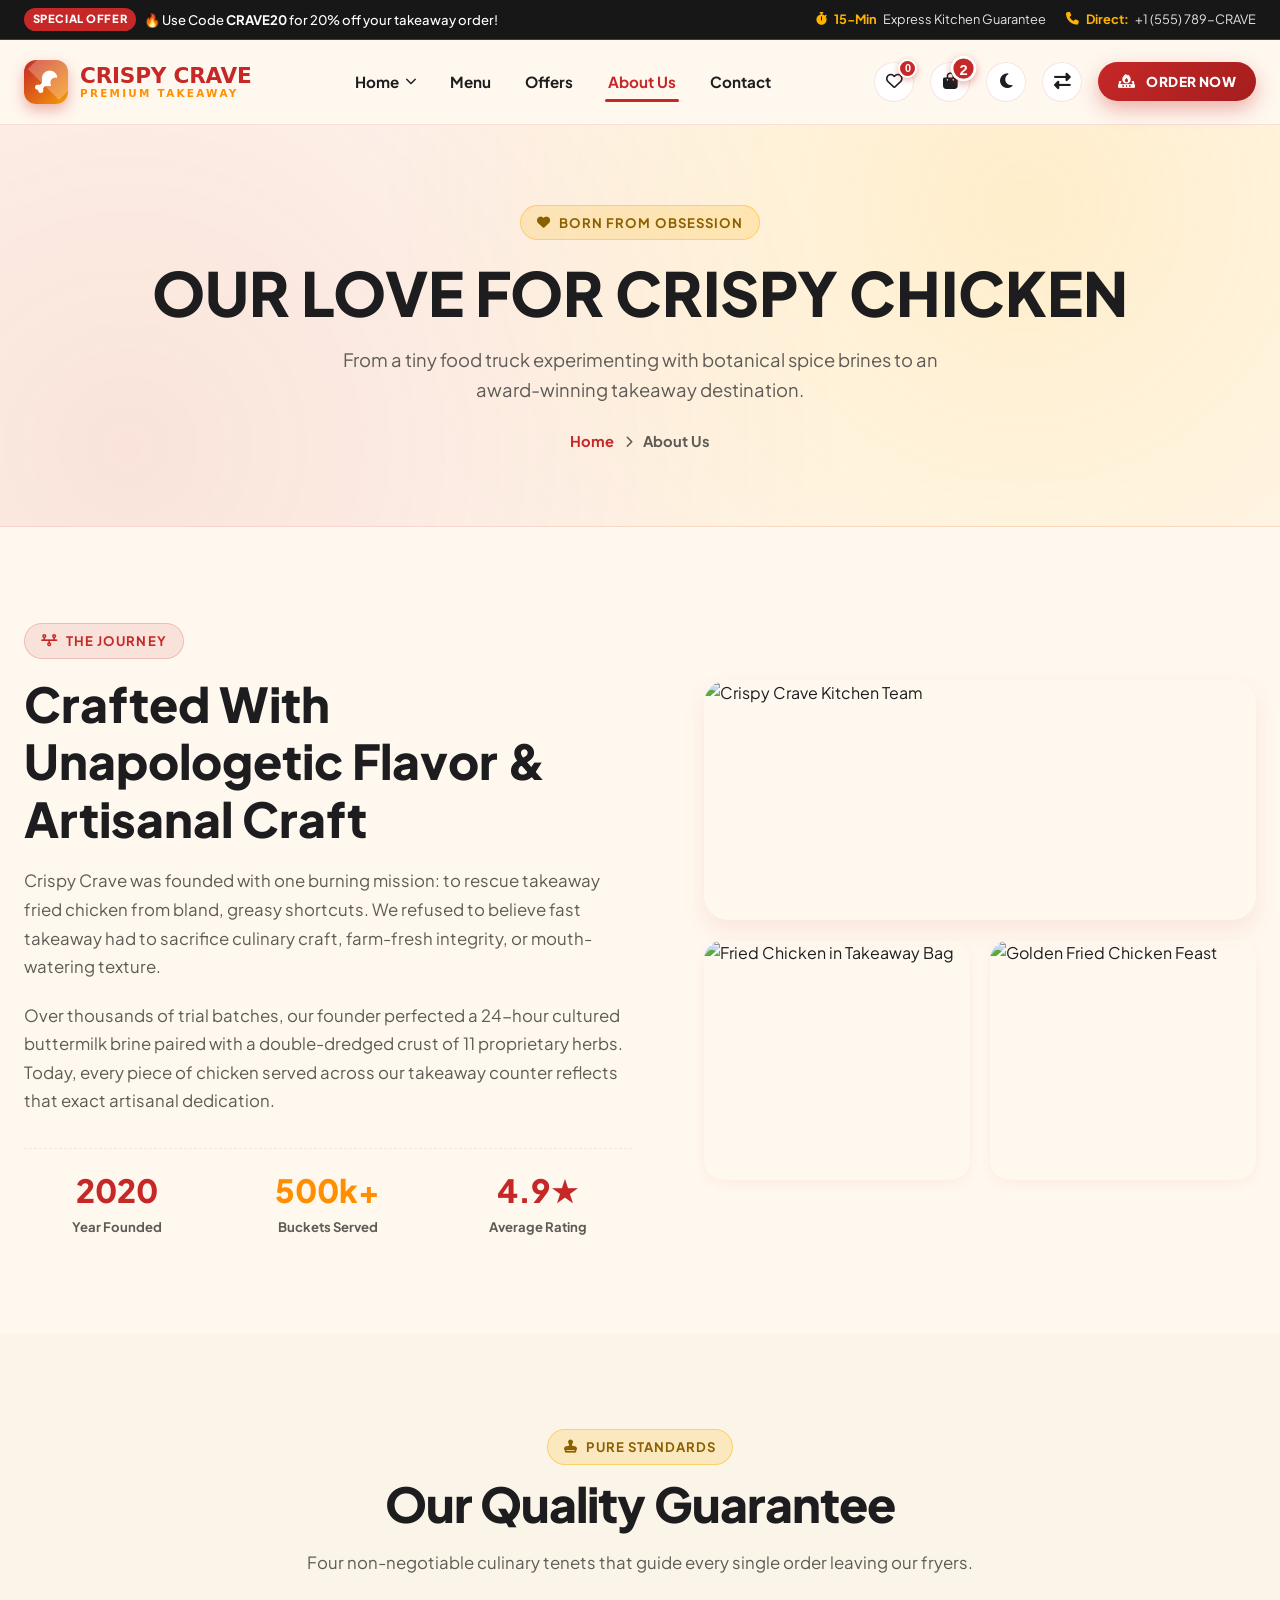
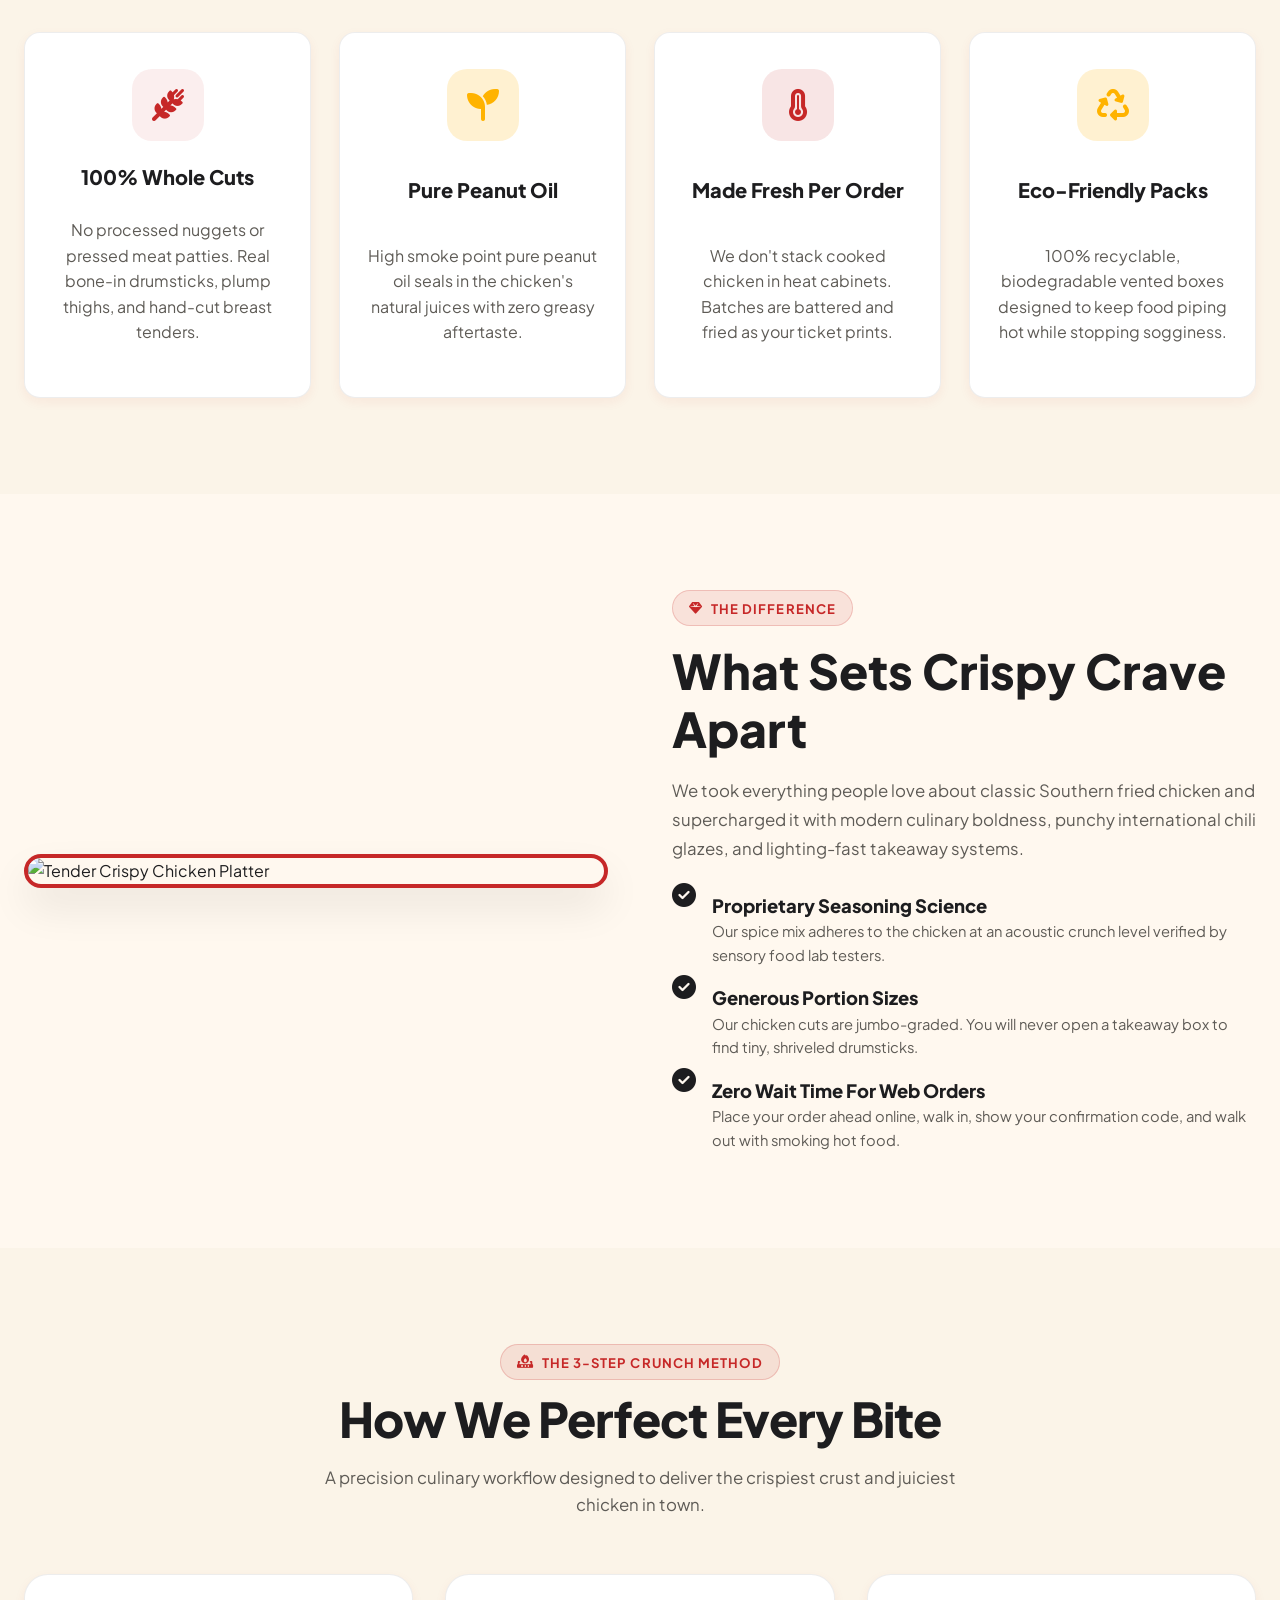
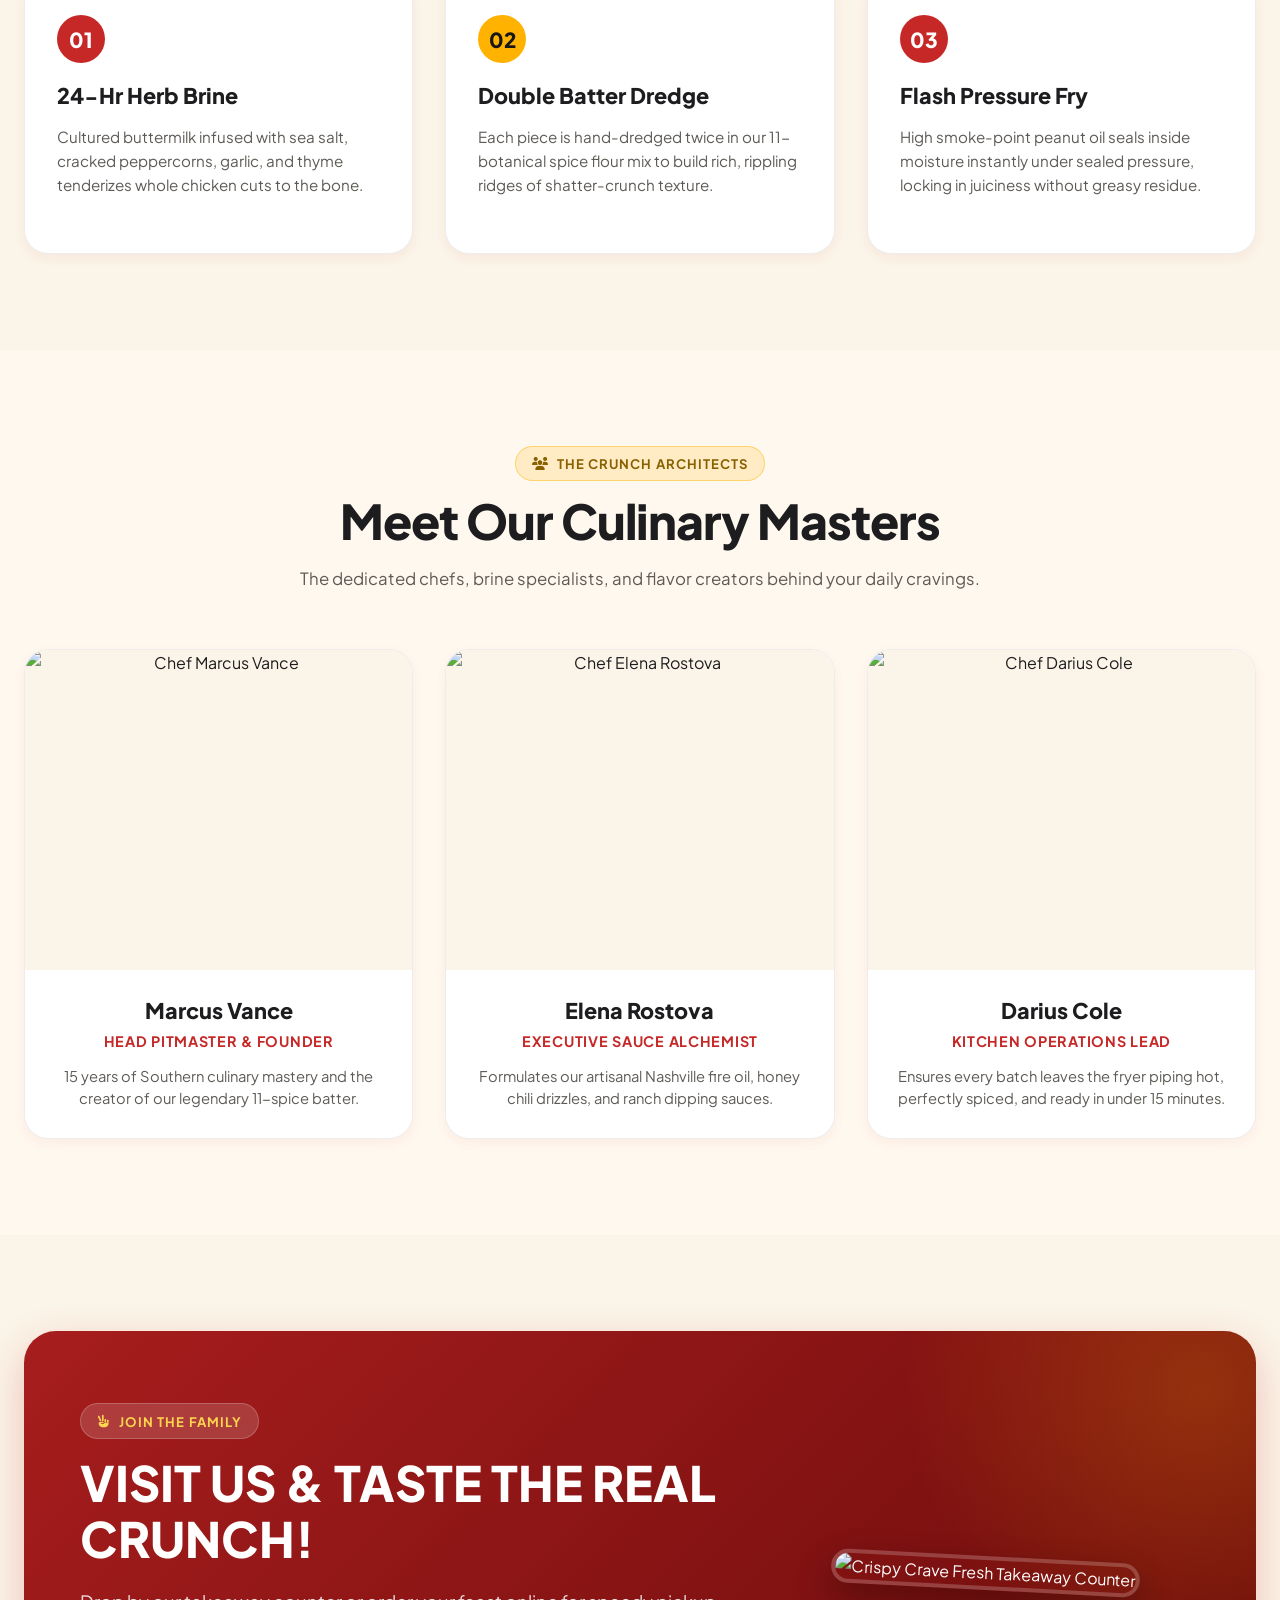
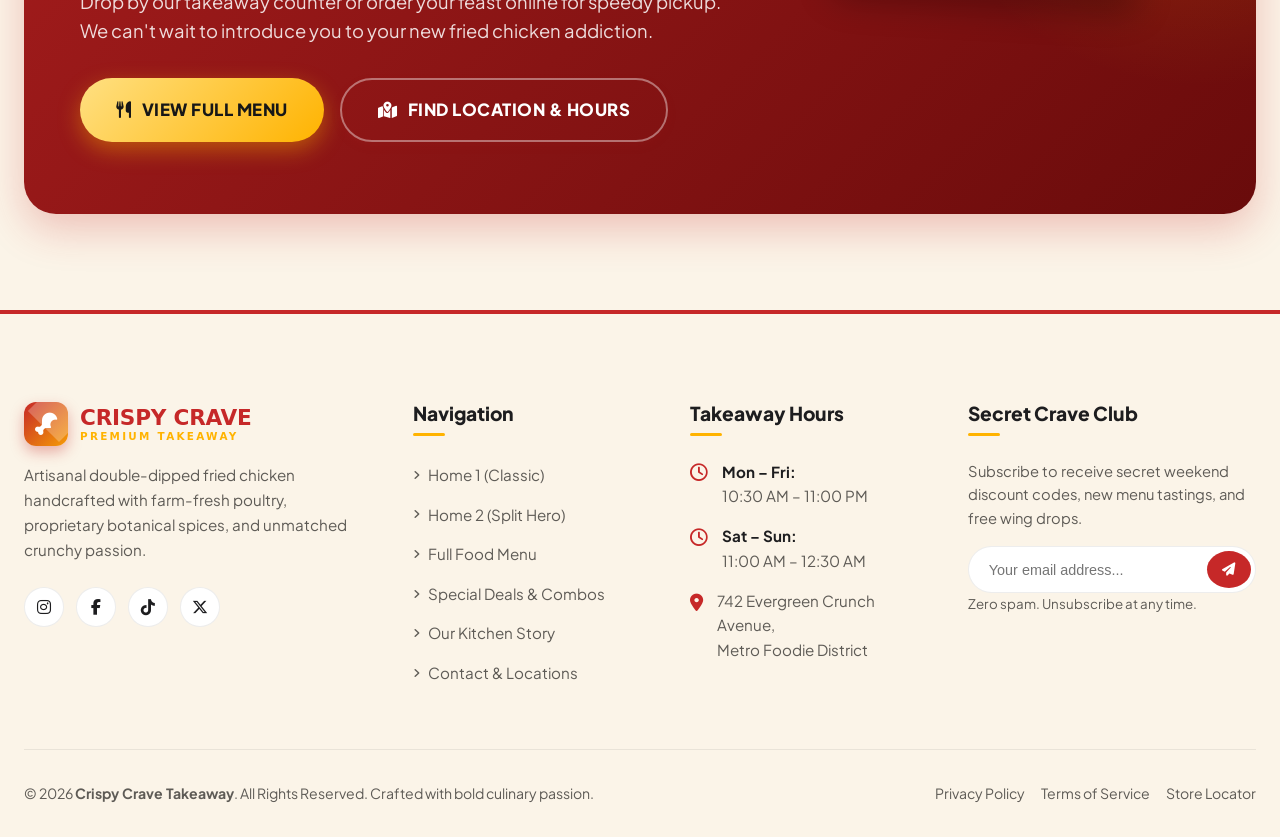
==== commit ae291d7d: "Align final CTA card before footer in home page and responsive views" ====
--- a/about.html
+++ b/about.html
@@ -105,6 +105,9 @@
             <span class="crave-brand-sub">PREMIUM TAKEAWAY</span>
           </div>
         </a>
+        <button type="button" class="crave-drawer-close crave-mobile-close" id="mobileDrawerClose" aria-label="Close Navigation" title="Close Menu">
+          <i class="fa-solid fa-xmark"></i>
+        </button>
       </div>
             <!-- Mobile Navigation Actions (Wishlist, Bag, Theme, RTL) -->
       <div class="crave-mobile-actions mb-4">
@@ -425,7 +428,7 @@
       <div class="cc-container">
         <div class="final-cta-banner anim-curtain-fall">
           <div class="final-cta-grid">
-            <div>
+            <div class="final-cta-content">
               <span class="crave-badge crave-badge-gold mb-3"
                 style="background: rgba(255,255,255,0.15); color: #FFD54F; border-color: rgba(255,255,255,0.2);">
                 <i class="fa-solid fa-hand-peace"></i> Join The Family
@@ -435,7 +438,7 @@
                 Drop by our takeaway counter or order your feast online for speedy pickup. We can't wait to introduce
                 you to your new fried chicken addiction.
               </p>
-              <div class="d-flex gap-3 flex-wrap">
+              <div class="d-flex gap-3 flex-wrap final-cta-buttons">
                 <a href="menu.html" class="btn-crave btn-crave-gold btn-crave-lg">
                   <i class="fa-solid fa-utensils"></i> View Full Menu
                 </a>
--- a/assets/css/style.css
+++ b/assets/css/style.css
@@ -485,8 +485,8 @@
   height: 100vh;
   background: var(--bg-card);
   box-shadow: -10px 0 35px rgba(0, 0, 0, 0.25);
-  z-index: 1001;
-  padding: 6rem 2rem 2.5rem;
+  z-index: 1060;
+  padding: 1.75rem 1.75rem 2.5rem;
   overflow-y: auto;
   transition: right 0.4s cubic-bezier(0.16, 1, 0.3, 1), visibility 0.4s ease;
   display: flex;
@@ -494,6 +494,32 @@
   justify-content: space-between;
   visibility: hidden;
   pointer-events: none;
+}
+
+.crave-mobile-close {
+  display: inline-flex;
+  align-items: center;
+  justify-content: center;
+  width: 40px;
+  height: 40px;
+  border-radius: 50%;
+  background: var(--bg-card-alt);
+  border: 1px solid var(--border-light);
+  color: var(--text-main);
+  font-size: 1.15rem;
+  cursor: pointer;
+  padding: 0;
+  line-height: 1;
+  transition: all var(--transition-fast);
+  flex-shrink: 0;
+}
+
+.crave-mobile-close:hover,
+.crave-mobile-close:focus {
+  color: var(--primary);
+  background: rgba(198, 40, 40, 0.1);
+  border-color: var(--primary);
+  transform: rotate(90deg);
 }
 
 .crave-mobile-drawer.open {
@@ -1354,6 +1380,9 @@
   overflow: hidden;
   color: #FFF;
   box-shadow: 0 25px 50px rgba(167, 29, 29, 0.35);
+  margin: 0 auto;
+  width: 100%;
+  box-sizing: border-box;
 }
 
 .final-cta-banner::before {
@@ -1374,32 +1403,49 @@
   gap: 3rem;
   position: relative;
   z-index: 2;
+  width: 100%;
+  box-sizing: border-box;
+}
+
+.final-cta-content {
+  width: 100%;
+  box-sizing: border-box;
 }
 
 .final-cta-title {
   color: #FFF;
-  font-size: clamp(2.2rem, 4vw, 3.4rem);
+  font-size: clamp(1.8rem, 3.8vw, 3.4rem);
   font-weight: 900;
-  line-height: 1.1;
+  line-height: 1.15;
   margin-bottom: 1.25rem;
+  word-break: break-word;
+  overflow-wrap: break-word;
 }
 
 .final-cta-desc {
   color: rgba(255, 255, 255, 0.85);
   font-size: 1.15rem;
   margin-bottom: 2rem;
+  word-break: break-word;
+  overflow-wrap: break-word;
 }
 
 .final-cta-img-box {
   text-align: center;
+  display: flex;
+  justify-content: center;
+  align-items: center;
+  width: 100%;
 }
 
 .final-cta-img {
   max-width: 100%;
+  height: auto;
   border-radius: 20px;
   box-shadow: 0 15px 35px rgba(0, 0, 0, 0.3);
   transform: rotate(3deg);
   border: 4px solid rgba(255, 255, 255, 0.2);
+  display: block;
 }
 
 /* Menu Final Order CTA Card */
@@ -1944,9 +1990,65 @@
   .hero-s1-grid,
   .hero-split-grid,
   .final-cta-grid {
-    grid-template-columns: 1fr;
-    text-align: center;
-    gap: 3rem;
+    grid-template-columns: 1fr !important;
+    text-align: center !important;
+    gap: 2.5rem !important;
+  }
+
+  .final-cta-content {
+    display: flex !important;
+    flex-direction: column !important;
+    align-items: center !important;
+    text-align: center !important;
+    max-width: 720px !important;
+    margin: 0 auto !important;
+  }
+
+  .final-cta-banner .crave-badge {
+    margin-left: auto !important;
+    margin-right: auto !important;
+  }
+
+  .final-cta-banner .d-flex.gap-3.flex-wrap,
+  .final-cta-buttons {
+    justify-content: center !important;
+  }
+
+  .final-cta-img-box {
+    display: flex !important;
+    justify-content: center !important;
+    width: 100% !important;
+  }
+
+  .final-cta-img {
+    transform: none !important;
+    max-width: min(100%, 460px) !important;
+    margin: 0 auto !important;
+  }
+
+  #order-favourite .anim-curtain-fall {
+    grid-template-columns: 1fr !important;
+    text-align: center !important;
+    gap: 2.5rem !important;
+  }
+  #order-favourite .anim-curtain-fall > div:first-child {
+    display: flex !important;
+    flex-direction: column !important;
+    align-items: center !important;
+    text-align: center !important;
+    max-width: 720px !important;
+    margin: 0 auto !important;
+  }
+  #order-favourite .crave-badge {
+    margin-left: auto !important;
+    margin-right: auto !important;
+  }
+  #order-favourite .d-flex.gap-3.flex-wrap {
+    justify-content: center !important;
+  }
+  #order-favourite img {
+    margin: 0 auto !important;
+    max-width: min(100%, 460px) !important;
   }
   
   .hero-s1-desc {
@@ -2042,7 +2144,22 @@
   }
 
   .final-cta-banner {
-    padding: 3rem 1.75rem;
+    padding: 2.75rem 1.75rem !important;
+    border-radius: 26px !important;
+  }
+
+  .final-cta-title {
+    font-size: clamp(1.5rem, 5vw, 2.2rem) !important;
+  }
+
+  .final-cta-desc {
+    font-size: 1rem !important;
+    margin-bottom: 1.5rem !important;
+  }
+
+  .final-cta-banner .btn-crave-lg {
+    padding: 0.85rem 1.5rem !important;
+    font-size: 0.92rem !important;
   }
 
   .review-card {
@@ -2058,21 +2175,66 @@
   .hero-s1-buttons,
   .hero-split .d-flex.gap-3.flex-wrap,
   .hero-split .d-flex.align-items-center.gap-3.flex-wrap,
-  .final-cta-banner .d-flex.gap-3.flex-wrap {
+  .final-cta-banner .d-flex.gap-3.flex-wrap,
+  .final-cta-buttons {
     display: flex !important;
     flex-direction: column !important;
     align-items: stretch !important;
     width: 100% !important;
-    gap: 0.85rem !important;
+    gap: 0.75rem !important;
   }
 
   .hero-s1-buttons .btn-crave,
   .hero-split .d-flex.gap-3.flex-wrap .btn-crave,
   .hero-split .d-flex.align-items-center.gap-3.flex-wrap .btn-crave,
-  .final-cta-banner .d-flex.gap-3.flex-wrap .btn-crave {
+  .final-cta-banner .d-flex.gap-3.flex-wrap .btn-crave,
+  .final-cta-buttons .btn-crave {
     width: 100% !important;
+    max-width: 100% !important;
     justify-content: center !important;
     text-align: center !important;
+    padding: 0.85rem 1rem !important;
+    font-size: 0.88rem !important;
+    white-space: normal !important;
+    box-sizing: border-box !important;
+  }
+
+  .final-cta-banner {
+    padding: 2rem 1.15rem !important;
+    border-radius: 20px !important;
+  }
+
+  .final-cta-title {
+    font-size: clamp(1.35rem, 6vw, 1.75rem) !important;
+    line-height: 1.2 !important;
+  }
+
+  .final-cta-desc {
+    font-size: 0.92rem !important;
+    margin-bottom: 1.25rem !important;
+  }
+
+  .final-cta-img {
+    max-width: 100% !important;
+    border-radius: 16px !important;
+  }
+
+  #order-favourite .d-flex.gap-3.flex-wrap {
+    display: flex !important;
+    flex-direction: column !important;
+    align-items: stretch !important;
+    width: 100% !important;
+    gap: 0.75rem !important;
+  }
+  #order-favourite .d-flex.gap-3.flex-wrap .btn-crave {
+    width: 100% !important;
+    max-width: 100% !important;
+    padding: 0.85rem 1rem !important;
+    font-size: 0.88rem !important;
+    justify-content: center !important;
+    text-align: center !important;
+    white-space: normal !important;
+    box-sizing: border-box !important;
   }
 
   .floating-badge {
--- a/assets/css/dark-mode.css
+++ b/assets/css/dark-mode.css
@@ -196,3 +196,16 @@
 [data-theme="dark"] .crave-mobile-sublink.active {
   background: rgba(255, 179, 0, 0.12);
 }
+
+[data-theme="dark"] .crave-mobile-close {
+  background: #252525;
+  border-color: #383838;
+  color: #fff;
+}
+
+[data-theme="dark"] .crave-mobile-close:hover,
+[data-theme="dark"] .crave-mobile-close:focus {
+  background: rgba(255, 179, 0, 0.15);
+  border-color: var(--accent);
+  color: var(--accent);
+}
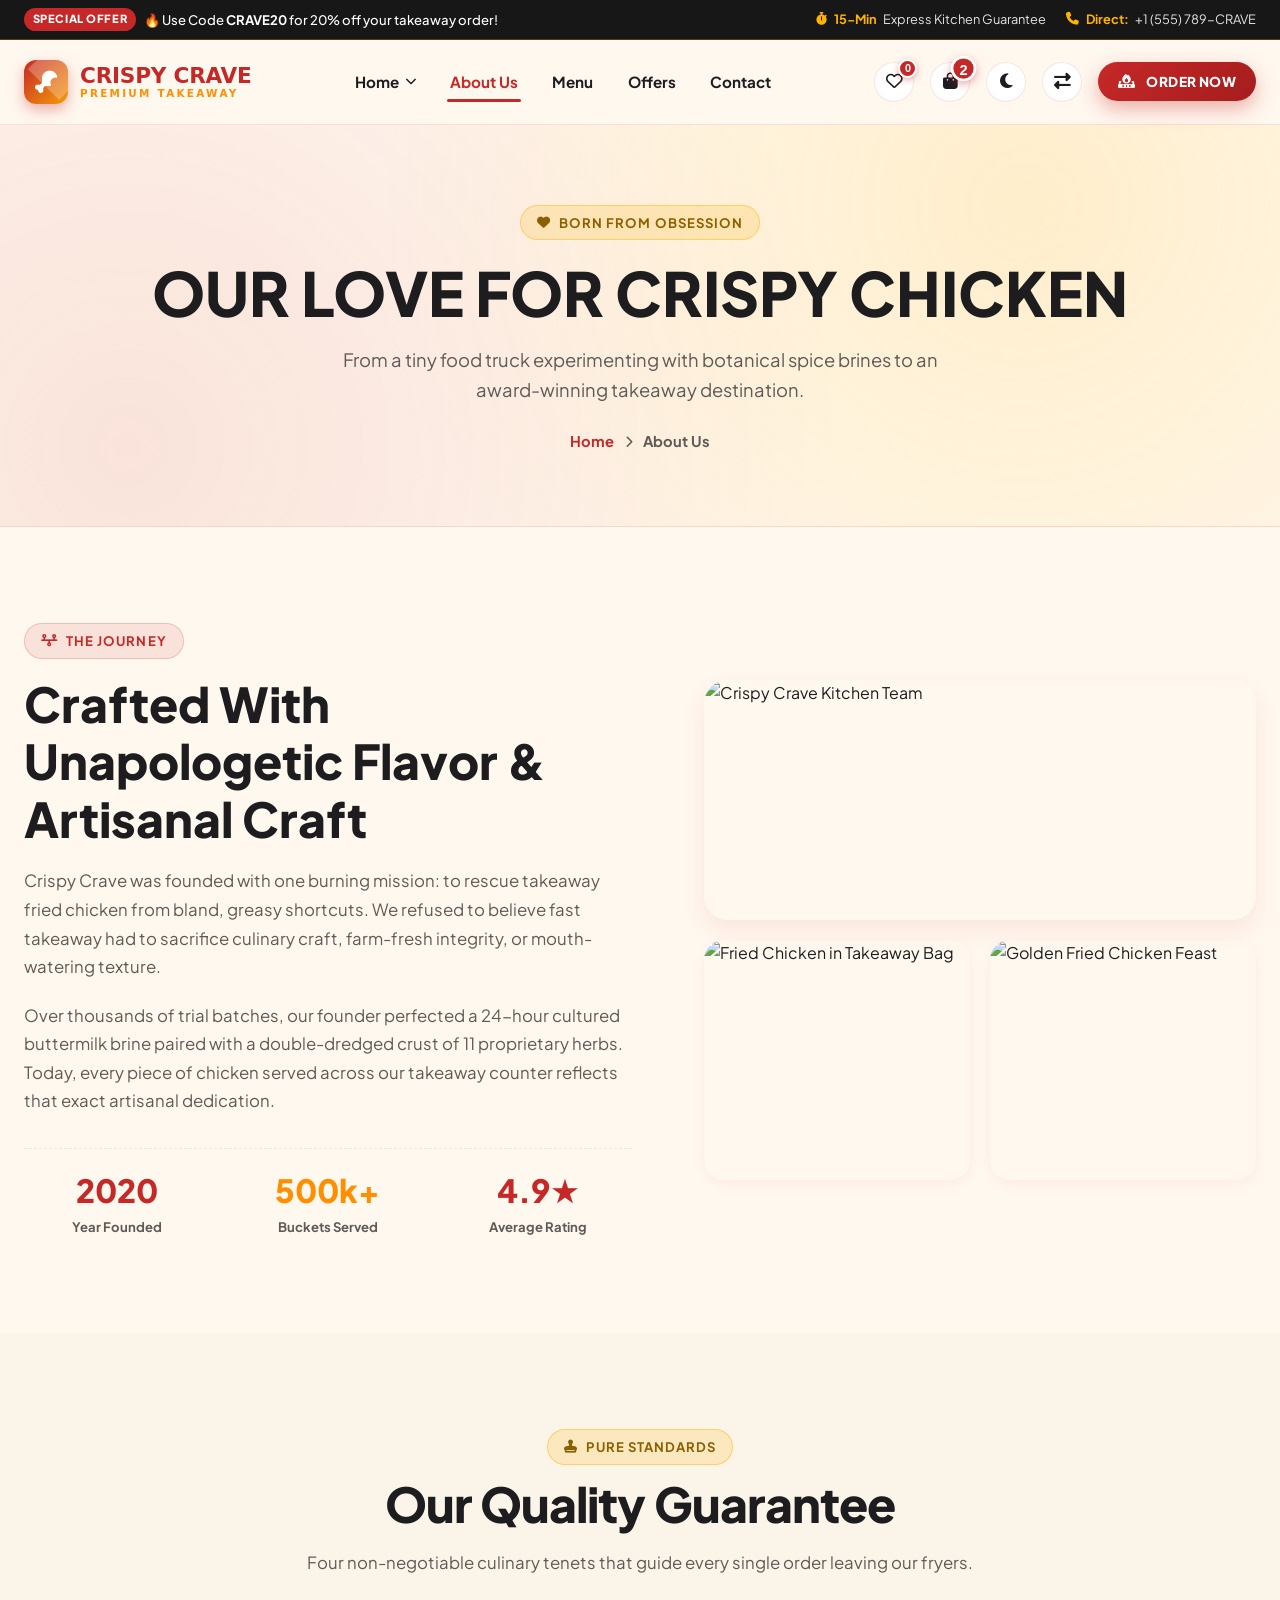
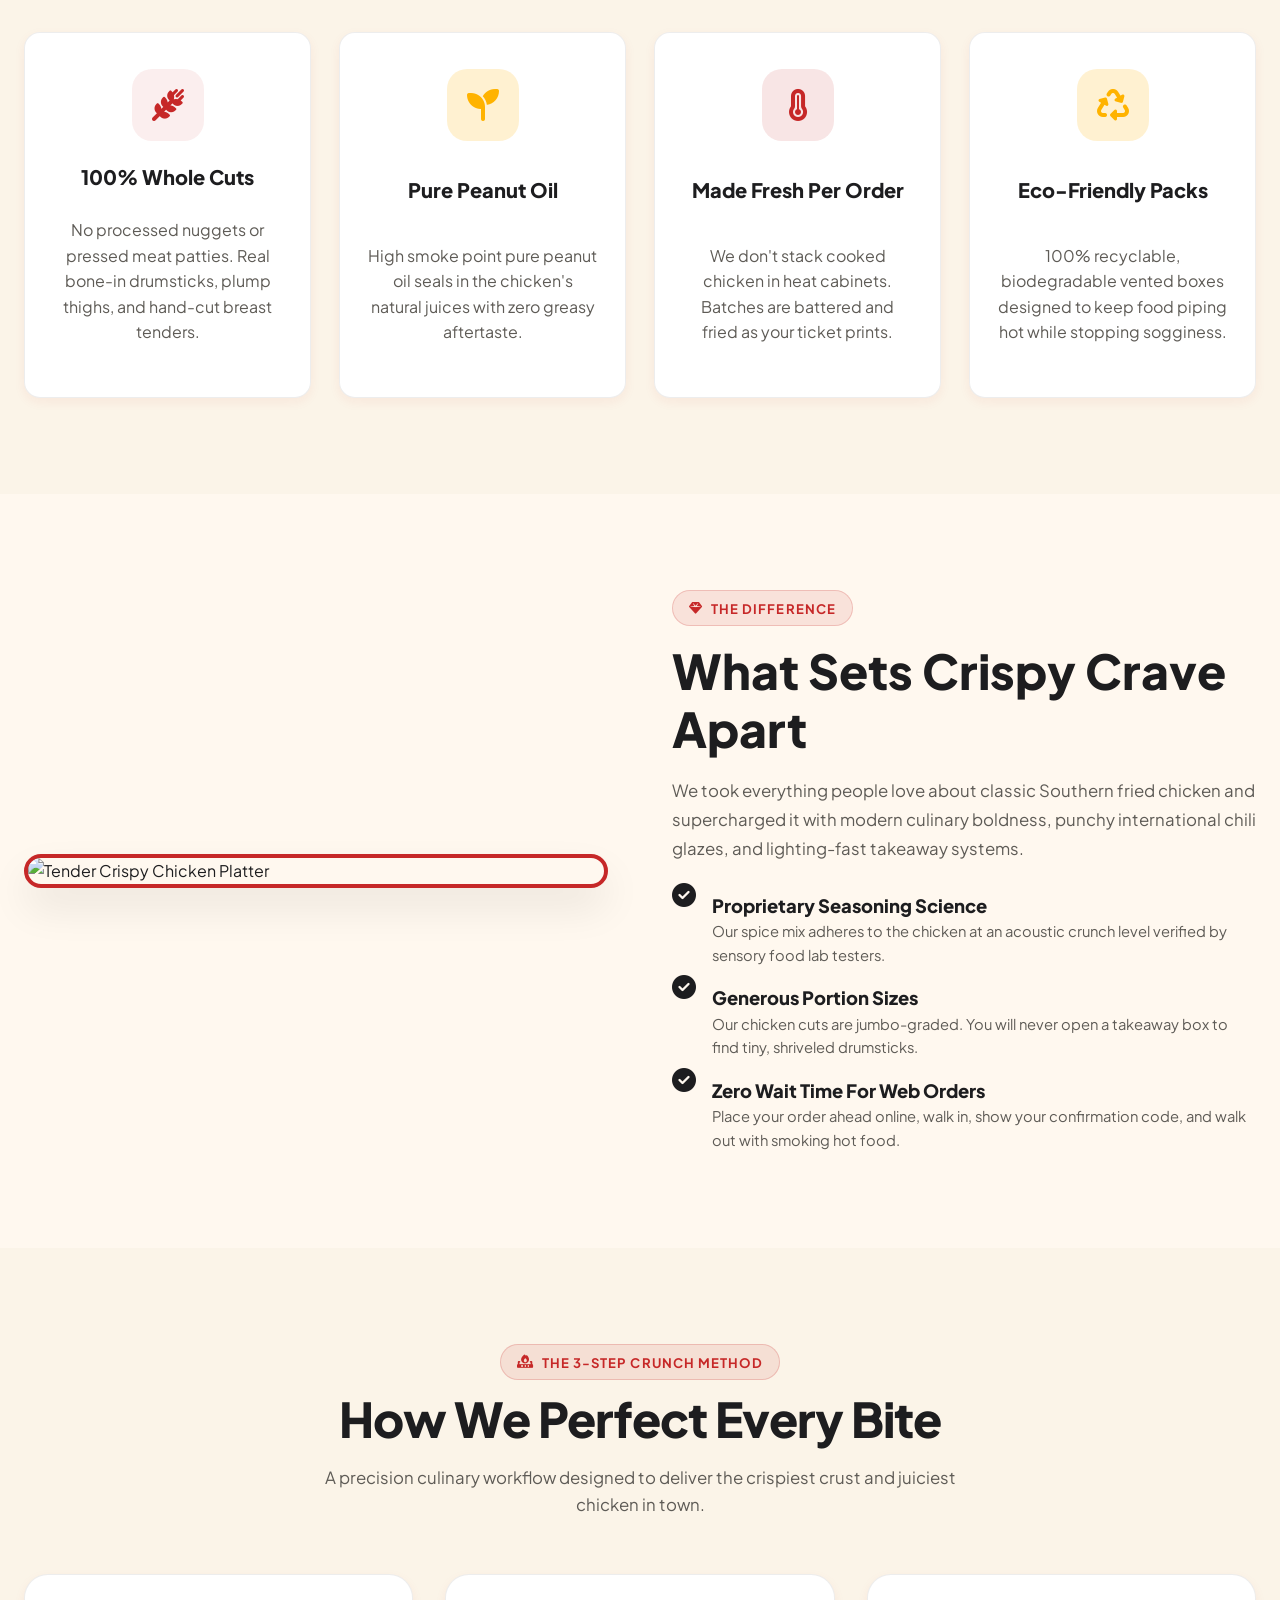
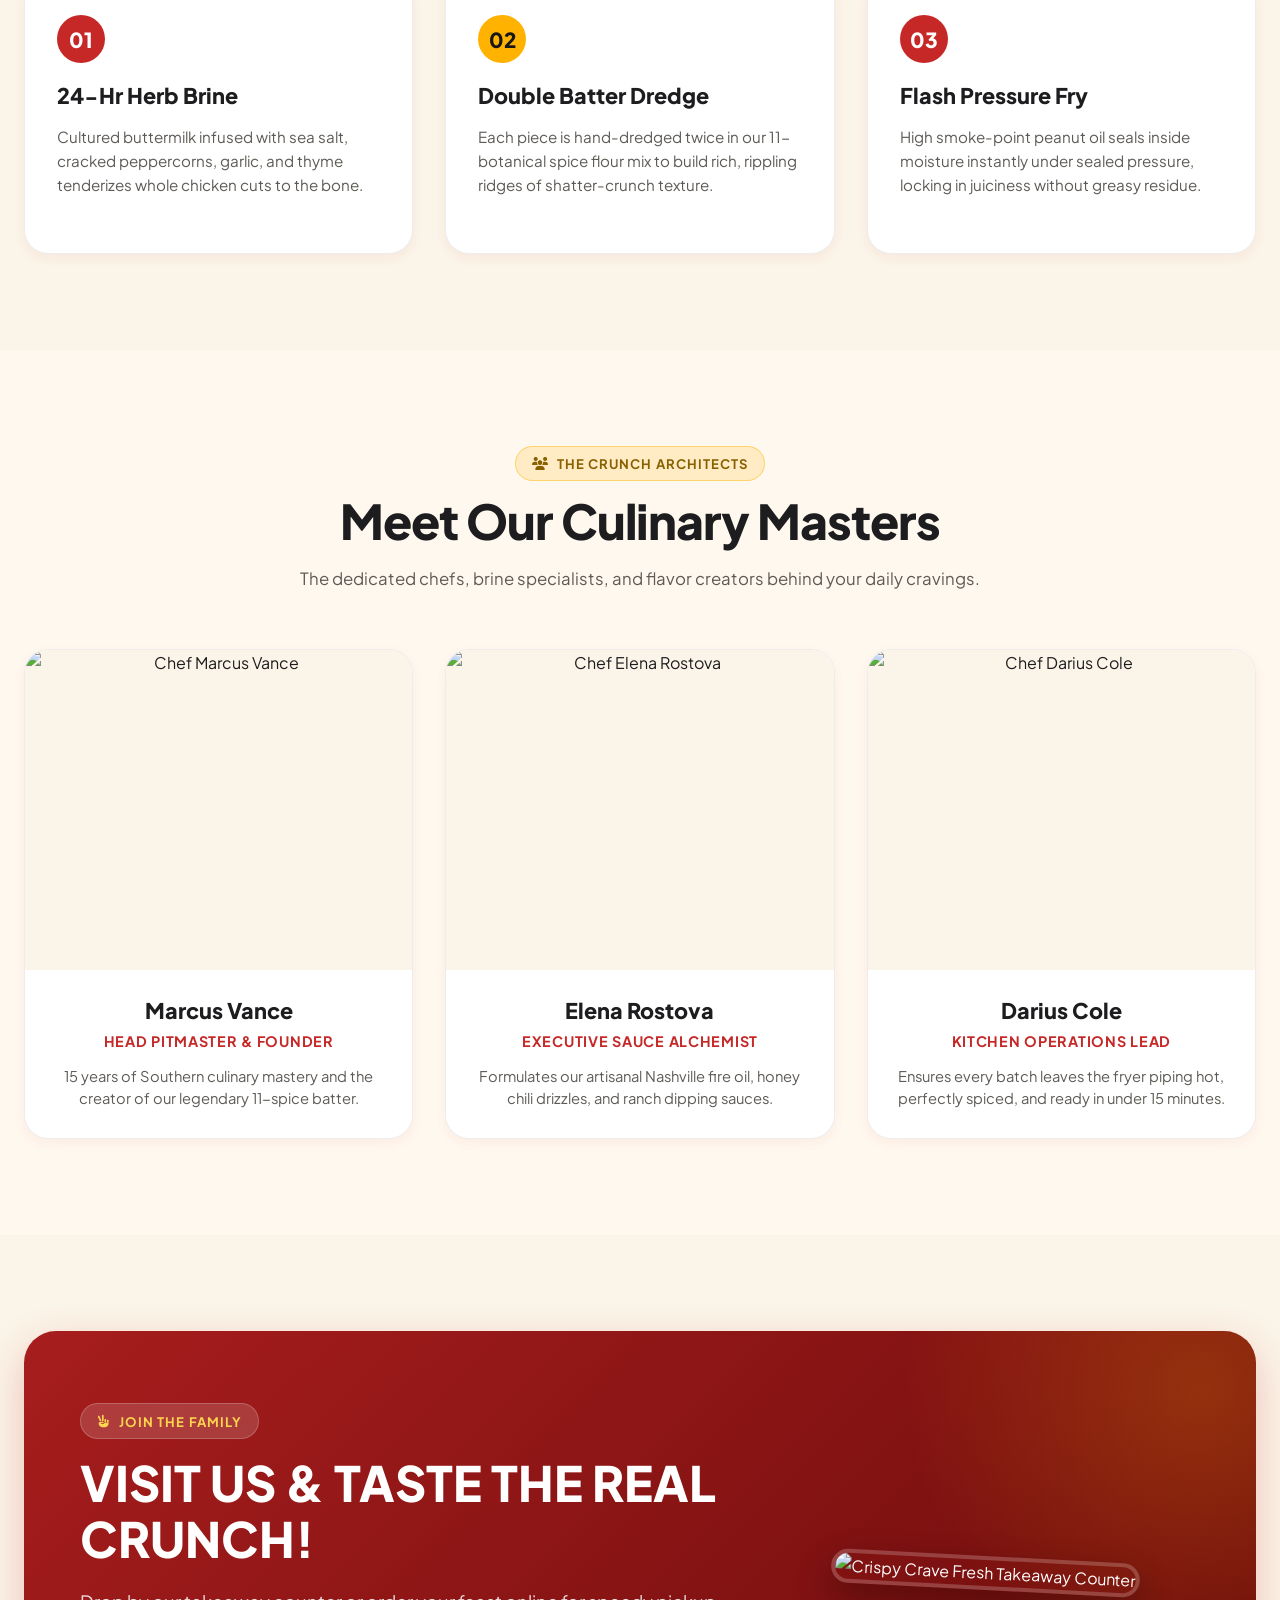
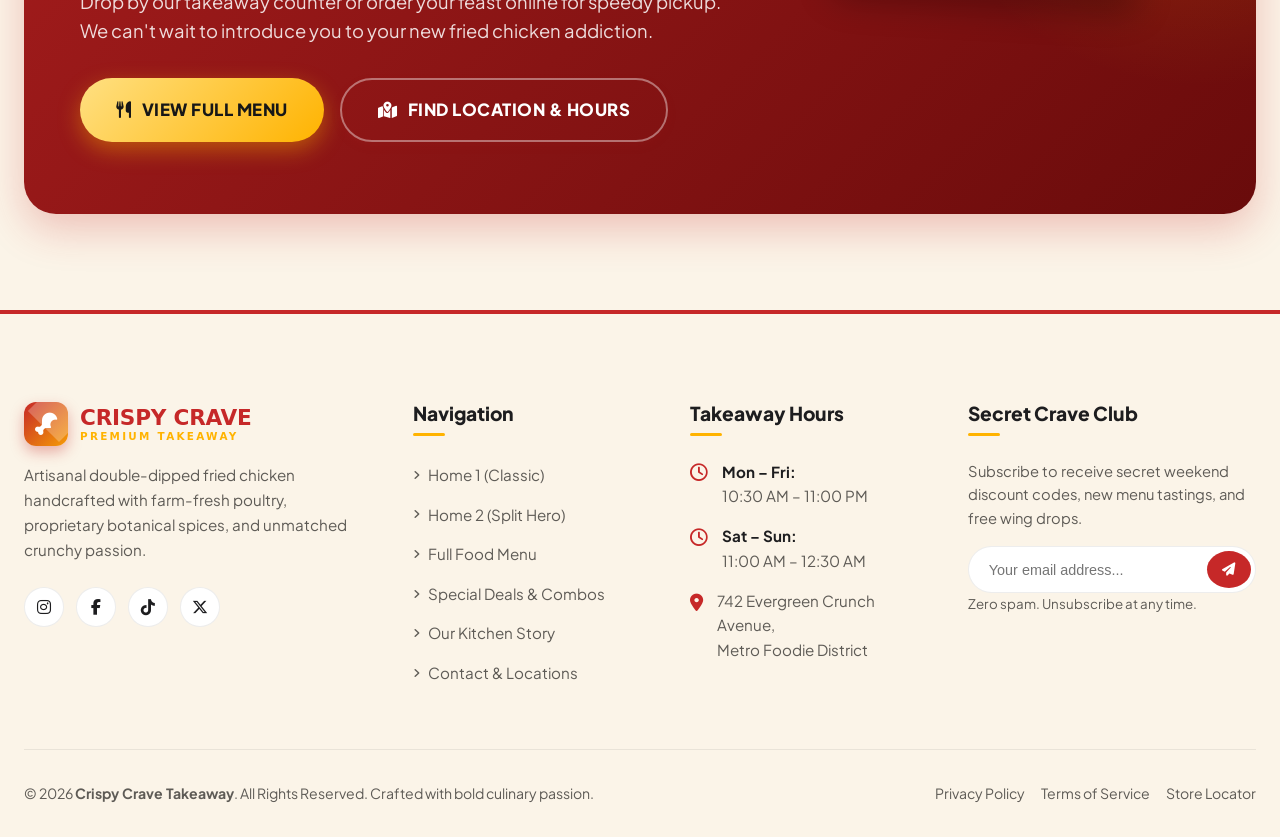
==== commit 4867ac6c: "Position About Us navigation link immediately after Home in desktop header and mobile drawer across " ====
--- a/about.html
+++ b/about.html
@@ -60,9 +60,9 @@
               <li><a href="home-2.html" class="crave-dropdown-item"><span>Home 2 (Split Hero)</span></a></li>
             </ul>
           </li>
+          <li class="crave-nav-item"><a href="about.html" class="crave-nav-link active">About Us</a></li>
           <li class="crave-nav-item"><a href="menu.html" class="crave-nav-link">Menu</a></li>
           <li class="crave-nav-item"><a href="offers.html" class="crave-nav-link">Offers</a></li>
-          <li class="crave-nav-item"><a href="about.html" class="crave-nav-link active">About Us</a></li>
           <li class="crave-nav-item"><a href="contact.html" class="crave-nav-link">Contact</a></li>
         </ul>
       </nav>
@@ -137,10 +137,10 @@
             <li><a href="home-2.html" class="crave-mobile-sublink"><i class="fa-solid fa-angles-right me-2" style="font-size:0.75rem; opacity:0.4;"></i>Home 2 (Split Hero)</a></li>
           </ul>
         </li>
-        <li><a href="menu.html" class="crave-mobile-link">Menu</a></li>
-        <li><a href="offers.html" class="crave-mobile-link">Offers</a></li>
         <li><a href="about.html" class="crave-mobile-link active">About Us</a></li>
-        <li><a href="contact.html" class="crave-mobile-link">Contact</a></li>
+          <li><a href="menu.html" class="crave-mobile-link">Menu</a></li>
+          <li><a href="offers.html" class="crave-mobile-link">Offers</a></li>
+          <li><a href="contact.html" class="crave-mobile-link">Contact</a></li>
       </ul>
     </div>
     <div class="mt-4 pt-3 border-top">
--- a/assets/css/style.css
+++ b/assets/css/style.css
@@ -1451,6 +1451,7 @@
 /* Menu Final Order CTA Card */
 .menu-order-card {
   max-width: 680px;
+  width: 100%;
   margin: 4.5rem auto 1rem;
   background: var(--bg-card);
   border: 1px solid var(--border-light);
@@ -1460,6 +1461,7 @@
   box-shadow: var(--shadow-md);
   position: relative;
   overflow: hidden;
+  box-sizing: border-box;
   transition: var(--transition-bounce);
 }
 
@@ -1471,11 +1473,14 @@
 
 .menu-order-card-title {
   font-family: var(--font-heading);
-  font-size: 1.5rem;
+  font-size: clamp(1.35rem, 3.5vw, 1.7rem);
   font-weight: 800;
   color: var(--text-main);
-  margin-bottom: 0.5rem;
+  margin-bottom: 0.65rem;
   text-align: center;
+  word-break: break-word;
+  overflow-wrap: break-word;
+  line-height: 1.25;
 }
 
 .menu-order-card-desc {
@@ -1485,6 +1490,8 @@
   margin: 0 auto 1.75rem;
   text-align: center;
   line-height: 1.6;
+  word-break: break-word;
+  overflow-wrap: break-word;
 }
 
 .menu-order-card .btn-crave {
@@ -1493,6 +1500,8 @@
   justify-content: center;
   gap: 0.65rem;
   margin: 0 auto;
+  max-width: 100%;
+  box-sizing: border-box;
 }
 
 /* FOOTER */
@@ -1714,15 +1723,297 @@
 
 /* HOME 2 UNIQUE SECTIONS */
 .hero-split {
-  padding: 4rem 0 6rem;
-  background: linear-gradient(105deg, var(--bg-main) 50%, var(--bg-subtle) 50%);
+  padding: 5rem 0 6.5rem;
+  background: radial-gradient(circle at 82% 38%, rgba(255, 179, 0, 0.16) 0%, transparent 60%),
+              linear-gradient(135deg, var(--bg-main) 0%, var(--bg-subtle) 100%);
+  position: relative;
+  overflow: hidden;
 }
 
 .hero-split-grid {
   display: grid;
-  grid-template-columns: 1fr 1fr;
-  align-items: center;
-  gap: 4rem;
+  grid-template-columns: 1.15fr 0.85fr;
+  align-items: center;
+  gap: 3.5rem;
+  position: relative;
+  z-index: 2;
+}
+
+.hero-split-title {
+  font-size: clamp(2.6rem, 4.8vw, 4.1rem);
+  font-weight: 900;
+  line-height: 1.08;
+  letter-spacing: -0.03em;
+  margin-bottom: 1.25rem;
+  color: var(--text-main);
+}
+
+.hero-split-desc {
+  font-size: 1.12rem;
+  color: var(--text-muted);
+  line-height: 1.6;
+  margin-bottom: 1.75rem;
+  max-width: 520px;
+}
+
+/* Flavor Chips Selector */
+.hero-flavor-tags {
+  margin-bottom: 1.85rem;
+}
+
+.hero-flavor-label {
+  display: block;
+  font-family: var(--font-heading);
+  font-size: 0.82rem;
+  font-weight: 800;
+  text-transform: uppercase;
+  letter-spacing: 0.08em;
+  color: var(--text-muted);
+  margin-bottom: 0.65rem;
+}
+
+.hero-flavor-chips {
+  display: flex;
+  align-items: center;
+  gap: 0.65rem;
+  flex-wrap: wrap;
+}
+
+.flavor-chip {
+  display: inline-flex;
+  align-items: center;
+  gap: 0.45rem;
+  font-family: var(--font-heading);
+  font-size: 0.88rem;
+  font-weight: 700;
+  padding: 0.45rem 1rem;
+  border-radius: var(--radius-pill);
+  background: var(--bg-card);
+  border: 1px solid var(--border-light);
+  color: var(--text-main);
+  cursor: pointer;
+  transition: all var(--transition-fast);
+  box-shadow: 0 2px 6px rgba(0, 0, 0, 0.04);
+}
+
+.flavor-chip:hover {
+  border-color: var(--primary);
+  color: var(--primary);
+  transform: translateY(-2px);
+}
+
+.flavor-chip.active {
+  background: var(--primary);
+  border-color: var(--primary);
+  color: #FFF;
+  box-shadow: 0 4px 12px rgba(198, 40, 40, 0.3);
+}
+
+.flavor-chip.active i {
+  color: #FFF !important;
+}
+
+/* Social Proof Reviewers */
+.hero-social-proof {
+  display: flex;
+  align-items: center;
+  gap: 1.15rem;
+  padding-top: 1.5rem;
+  border-top: 1px solid var(--border-light);
+  margin-top: 1.75rem;
+}
+
+.hero-avatar-group {
+  display: flex;
+  align-items: center;
+}
+
+.hero-avatar {
+  width: 38px;
+  height: 38px;
+  border-radius: 50%;
+  border: 2.5px solid var(--bg-card);
+  object-fit: cover;
+  margin-left: -10px;
+  box-shadow: 0 2px 6px rgba(0, 0, 0, 0.15);
+}
+
+.hero-avatar:first-child {
+  margin-left: 0;
+}
+
+.hero-proof-text {
+  font-size: 0.88rem;
+  line-height: 1.3;
+}
+
+.hero-stars {
+  font-size: 0.82rem;
+  display: flex;
+  align-items: center;
+  gap: 0.2rem;
+}
+
+.hero-proof-sub {
+  color: var(--text-muted);
+  font-size: 0.82rem;
+  font-weight: 600;
+}
+
+/* Right Column: Layered Visual Canvas */
+.hero-split-canvas {
+  position: relative;
+  width: 100%;
+  max-width: 520px;
+  margin: 0 auto;
+}
+
+.hero-split-main-card {
+  position: relative;
+  border-radius: 30px;
+  overflow: hidden;
+  box-shadow: 0 25px 60px rgba(0, 0, 0, 0.2);
+  border: 4px solid var(--bg-card);
+  background: var(--bg-card);
+  transition: transform 0.4s ease, box-shadow 0.4s ease;
+}
+
+.hero-split-main-card:hover {
+  transform: translateY(-6px);
+  box-shadow: 0 32px 70px rgba(0, 0, 0, 0.26);
+}
+
+.hero-split-img {
+  width: 100%;
+  height: 480px;
+  object-fit: cover;
+  display: block;
+  transition: transform 0.6s ease;
+}
+
+.hero-split-main-card:hover .hero-split-img {
+  transform: scale(1.04);
+}
+
+/* Floating Badges for Home 2 */
+.hero-split-badge-deal {
+  position: absolute;
+  top: -18px;
+  right: -15px;
+  background: linear-gradient(135deg, #C62828 0%, #8E1C1C 100%);
+  color: #FFF;
+  padding: 0.75rem 1.25rem;
+  border-radius: var(--radius-md);
+  box-shadow: 0 12px 28px rgba(198, 40, 40, 0.38);
+  display: flex;
+  align-items: center;
+  gap: 0.75rem;
+  z-index: 3;
+  border: 2px solid rgba(255, 255, 255, 0.3);
+  animation: floatSway 5s ease-in-out infinite alternate;
+}
+
+.deal-icon-fire {
+  width: 36px;
+  height: 36px;
+  border-radius: 50%;
+  background: rgba(255, 255, 255, 0.2);
+  display: flex;
+  align-items: center;
+  justify-content: center;
+  font-size: 1.1rem;
+  color: #FFD54F;
+}
+
+.deal-title {
+  font-family: var(--font-heading);
+  font-size: 0.8rem;
+  font-weight: 800;
+  letter-spacing: 0.05em;
+  text-transform: uppercase;
+}
+
+.deal-code {
+  font-size: 0.75rem;
+  color: rgba(255, 255, 255, 0.88);
+}
+
+.hero-split-badge-timer {
+  position: absolute;
+  bottom: -15px;
+  left: -15px;
+  background: var(--bg-card);
+  color: var(--text-main);
+  padding: 0.85rem 1.25rem;
+  border-radius: var(--radius-md);
+  box-shadow: 0 16px 36px rgba(0, 0, 0, 0.18);
+  display: flex;
+  align-items: center;
+  gap: 0.85rem;
+  z-index: 3;
+  border: 1px solid var(--border-light);
+  animation: floatSway 6s ease-in-out infinite alternate-reverse;
+}
+
+.timer-icon-circle {
+  width: 38px;
+  height: 38px;
+  border-radius: 50%;
+  background: rgba(255, 179, 0, 0.18);
+  color: #D98200;
+  display: flex;
+  align-items: center;
+  justify-content: center;
+  font-size: 1.1rem;
+}
+
+.timer-title {
+  font-family: var(--font-heading);
+  font-size: 0.88rem;
+  font-weight: 800;
+}
+
+.timer-desc {
+  font-size: 0.78rem;
+  color: var(--text-muted);
+  display: flex;
+  align-items: center;
+  gap: 0.4rem;
+}
+
+.pulse-indicator {
+  display: inline-block;
+  width: 8px;
+  height: 8px;
+  border-radius: 50%;
+  background: #2E7D32;
+  box-shadow: 0 0 0 0 rgba(46, 125, 50, 0.7);
+  animation: pulseDot 2s infinite;
+}
+
+@keyframes pulseDot {
+  0% { box-shadow: 0 0 0 0 rgba(46, 125, 50, 0.7); }
+  70% { box-shadow: 0 0 0 8px rgba(46, 125, 50, 0); }
+  100% { box-shadow: 0 0 0 0 rgba(46, 125, 50, 0); }
+}
+
+.hero-split-badge-seal {
+  position: absolute;
+  bottom: 25px;
+  right: 25px;
+  background: rgba(23, 23, 23, 0.85);
+  backdrop-filter: blur(8px);
+  -webkit-backdrop-filter: blur(8px);
+  color: #FFF;
+  font-family: var(--font-heading);
+  font-size: 0.82rem;
+  font-weight: 800;
+  padding: 0.55rem 1.15rem;
+  border-radius: var(--radius-pill);
+  border: 1px solid rgba(255, 255, 255, 0.2);
+  z-index: 2;
+  display: flex;
+  align-items: center;
 }
 
 .category-filter-nav {
@@ -1913,6 +2204,33 @@
 
 /* RESPONSIVE MEDIA QUERIES */
 @media (max-width: 1024px) {
+  .hero-split-grid {
+    grid-template-columns: 1fr !important;
+    text-align: center !important;
+    gap: 3.5rem !important;
+  }
+  .hero-split-desc {
+    margin-left: auto !important;
+    margin-right: auto !important;
+  }
+  .hero-flavor-tags {
+    display: flex !important;
+    flex-direction: column !important;
+    align-items: center !important;
+  }
+  .hero-flavor-chips {
+    justify-content: center !important;
+  }
+  .hero-split .d-flex.align-items-center.gap-3.flex-wrap {
+    justify-content: center !important;
+  }
+  .hero-social-proof {
+    justify-content: center !important;
+  }
+  .hero-split-canvas {
+    max-width: 480px !important;
+  }
+
   .crave-nav-menu,
   .crave-header .btn-crave,
   .crave-nav-actions .crave-icon-btn {
@@ -1989,6 +2307,7 @@
 
   .hero-s1-grid,
   .hero-split-grid,
+  /* hero-split-grid handled */
   .final-cta-grid {
     grid-template-columns: 1fr !important;
     text-align: center !important;
@@ -2079,6 +2398,25 @@
 }
 
 @media (max-width: 768px) {
+  .menu-order-card {
+    padding: 2.5rem 1.75rem !important;
+    margin: 3rem auto 1rem !important;
+    border-radius: 24px !important;
+  }
+  .menu-order-card .btn-crave-lg {
+    padding: 0.85rem 1.75rem !important;
+    font-size: 0.95rem !important;
+  }
+
+  .hero-split {
+    padding: 3.5rem 0 4.5rem !important;
+  }
+  .hero-split-title {
+    font-size: 2.75rem !important;
+  }
+  .hero-split-img {
+    height: 400px !important;
+  }
   .crave-header {
     overflow-x: clip;
   }
@@ -2146,20 +2484,84 @@
   .final-cta-banner {
     padding: 2.75rem 1.75rem !important;
     border-radius: 26px !important;
+    width: 100% !important;
+    max-width: 100% !important;
+    margin: 0 auto !important;
+    box-sizing: border-box !important;
+    overflow: hidden !important;
+  }
+
+  .final-cta-grid {
+    grid-template-columns: minmax(0, 1fr) !important;
+    text-align: center !important;
+    gap: 2rem !important;
+    width: 100% !important;
+    max-width: 100% !important;
+  }
+
+  .final-cta-content {
+    display: flex !important;
+    flex-direction: column !important;
+    align-items: center !important;
+    text-align: center !important;
+    width: 100% !important;
+    max-width: 100% !important;
+    min-width: 0 !important;
+    box-sizing: border-box !important;
+    margin: 0 auto !important;
   }
 
   .final-cta-title {
-    font-size: clamp(1.5rem, 5vw, 2.2rem) !important;
+    font-size: clamp(1.4rem, 4.5vw, 2.1rem) !important;
+    line-height: 1.25 !important;
+    text-align: center !important;
+    margin: 0 auto 1.25rem !important;
+    width: 100% !important;
+    max-width: 100% !important;
+    word-break: break-word !important;
+    overflow-wrap: anywhere !important;
+    hyphens: auto !important;
   }
 
   .final-cta-desc {
     font-size: 1rem !important;
-    margin-bottom: 1.5rem !important;
-  }
-
-  .final-cta-banner .btn-crave-lg {
+    margin: 0 auto 1.5rem !important;
+    text-align: center !important;
+    max-width: 540px !important;
+    width: 100% !important;
+    word-break: break-word !important;
+    overflow-wrap: anywhere !important;
+  }
+
+  .final-cta-buttons {
+    display: flex !important;
+    flex-direction: row !important;
+    justify-content: center !important;
+    align-items: center !important;
+    flex-wrap: wrap !important;
+    gap: 1rem !important;
+    width: 100% !important;
+    max-width: 520px !important;
+    margin: 0 auto !important;
+  }
+
+  .final-cta-banner .btn-crave-lg,
+  .final-cta-banner .btn-crave,
+  .final-cta-buttons .btn-crave {
     padding: 0.85rem 1.5rem !important;
     font-size: 0.92rem !important;
+    max-width: 100% !important;
+    box-sizing: border-box !important;
+    text-align: center !important;
+    justify-content: center !important;
+    white-space: normal !important;
+    line-height: 1.3 !important;
+  }
+
+  .final-cta-banner.zoom-reveal,
+  .zoom-reveal.final-cta-banner {
+    transform: none !important;
+    opacity: 1 !important;
   }
 
   .review-card {
@@ -2168,8 +2570,63 @@
 }
 
 @media (max-width: 480px) {
+  .menu-order-card {
+    padding: 2rem 1.15rem !important;
+    margin: 2.25rem auto 1rem !important;
+    border-radius: 20px !important;
+  }
+  .menu-order-card-title {
+    font-size: 1.3rem !important;
+    line-height: 1.25 !important;
+  }
+  .menu-order-card-desc {
+    font-size: 0.9rem !important;
+    margin-bottom: 1.35rem !important;
+  }
+  .menu-order-card .btn-crave {
+    width: 100% !important;
+    max-width: 100% !important;
+    padding: 0.85rem 1rem !important;
+    font-size: 0.88rem !important;
+    justify-content: center !important;
+    text-align: center !important;
+    white-space: normal !important;
+    box-sizing: border-box !important;
+  }
+
+  .hero-split-title {
+    font-size: 2.15rem !important;
+  }
+  .hero-split-img {
+    height: 330px !important;
+  }
+  .hero-split-badge-deal {
+    position: static !important;
+    margin: 0 auto 1rem !important;
+    width: 100% !important;
+    max-width: 320px !important;
+    animation: none !important;
+  }
+  .hero-split-badge-timer {
+    position: static !important;
+    margin: 1rem auto 0 !important;
+    width: 100% !important;
+    max-width: 320px !important;
+    animation: none !important;
+  }
+  .hero-split-badge-seal {
+    bottom: 12px !important;
+    right: 12px !important;
+    font-size: 0.75rem !important;
+    padding: 0.4rem 0.85rem !important;
+  }
   .hero-s1-title {
     font-size: 2.35rem;
+  }
+
+  .cc-container {
+    padding-left: 1rem !important;
+    padding-right: 1rem !important;
   }
 
   .hero-s1-buttons,
@@ -2181,42 +2638,95 @@
     flex-direction: column !important;
     align-items: stretch !important;
     width: 100% !important;
+    max-width: 100% !important;
+    margin: 0 auto !important;
     gap: 0.75rem !important;
+    box-sizing: border-box !important;
   }
 
   .hero-s1-buttons .btn-crave,
   .hero-split .d-flex.gap-3.flex-wrap .btn-crave,
   .hero-split .d-flex.align-items-center.gap-3.flex-wrap .btn-crave,
   .final-cta-banner .d-flex.gap-3.flex-wrap .btn-crave,
+  .final-cta-banner .btn-crave-lg,
+  .final-cta-banner .btn-crave,
   .final-cta-buttons .btn-crave {
     width: 100% !important;
     max-width: 100% !important;
+    min-width: 0 !important;
     justify-content: center !important;
     text-align: center !important;
-    padding: 0.85rem 1rem !important;
+    padding: 0.82rem 0.95rem !important;
+    font-size: 0.86rem !important;
+    white-space: normal !important;
+    word-break: break-word !important;
+    overflow-wrap: anywhere !important;
+    box-sizing: border-box !important;
+    line-height: 1.3 !important;
+  }
+
+  .final-cta-banner {
+    padding: 1.85rem 1rem !important;
+    border-radius: 20px !important;
+    width: 100% !important;
+    max-width: 100% !important;
+    margin: 0 auto !important;
+    box-sizing: border-box !important;
+    overflow: hidden !important;
+  }
+
+  .final-cta-grid {
+    grid-template-columns: minmax(0, 1fr) !important;
+    gap: 1.5rem !important;
+    width: 100% !important;
+    max-width: 100% !important;
+  }
+
+  .final-cta-title {
+    font-size: clamp(1.2rem, 5.5vw, 1.6rem) !important;
+    line-height: 1.25 !important;
+    text-align: center !important;
+    margin: 0 auto 0.85rem !important;
+    width: 100% !important;
+    max-width: 100% !important;
+    word-break: break-word !important;
+    overflow-wrap: anywhere !important;
+    hyphens: auto !important;
+  }
+
+  .final-cta-desc {
     font-size: 0.88rem !important;
+    margin: 0 auto 1.25rem !important;
+    line-height: 1.5 !important;
+    text-align: center !important;
+    width: 100% !important;
+    max-width: 100% !important;
+    word-break: break-word !important;
+    overflow-wrap: anywhere !important;
+  }
+
+  .final-cta-banner .crave-badge {
+    font-size: 0.72rem !important;
+    padding: 0.3rem 0.75rem !important;
+    margin: 0 auto 0.85rem !important;
+    max-width: 100% !important;
     white-space: normal !important;
-    box-sizing: border-box !important;
-  }
-
-  .final-cta-banner {
-    padding: 2rem 1.15rem !important;
-    border-radius: 20px !important;
-  }
-
-  .final-cta-title {
-    font-size: clamp(1.35rem, 6vw, 1.75rem) !important;
-    line-height: 1.2 !important;
-  }
-
-  .final-cta-desc {
-    font-size: 0.92rem !important;
-    margin-bottom: 1.25rem !important;
+    text-align: center !important;
+    display: inline-flex !important;
+  }
+
+  .final-cta-img-box {
+    width: 100% !important;
+    display: flex !important;
+    justify-content: center !important;
   }
 
   .final-cta-img {
-    max-width: 100% !important;
-    border-radius: 16px !important;
+    max-width: min(100%, 320px) !important;
+    border-radius: 14px !important;
+    transform: none !important;
+    animation: none !important;
+    margin: 0 auto !important;
   }
 
   #order-favourite .d-flex.gap-3.flex-wrap {
@@ -2720,6 +3230,128 @@
   .magazine-photo-collage {
     grid-template-rows: 200px 180px;
   }
+
+  .final-cta-banner {
+    padding: 2.25rem 1.25rem !important;
+    border-radius: 22px !important;
+    width: 100% !important;
+    max-width: 100% !important;
+    box-sizing: border-box !important;
+    margin: 0 auto !important;
+    overflow: hidden !important;
+  }
+  .final-cta-grid {
+    grid-template-columns: minmax(0, 1fr) !important;
+    gap: 1.75rem !important;
+    width: 100% !important;
+    max-width: 100% !important;
+  }
+  .final-cta-content {
+    display: flex !important;
+    flex-direction: column !important;
+    align-items: center !important;
+    text-align: center !important;
+    width: 100% !important;
+    max-width: 100% !important;
+    min-width: 0 !important;
+    box-sizing: border-box !important;
+    margin: 0 auto !important;
+  }
+  .final-cta-title {
+    font-size: clamp(1.3rem, 5vw, 1.75rem) !important;
+    line-height: 1.25 !important;
+    text-align: center !important;
+    margin: 0 auto 1rem !important;
+    width: 100% !important;
+    max-width: 100% !important;
+    word-break: break-word !important;
+    overflow-wrap: anywhere !important;
+    hyphens: auto !important;
+  }
+  .final-cta-desc {
+    font-size: 0.95rem !important;
+    text-align: center !important;
+    margin: 0 auto 1.35rem !important;
+    max-width: 520px !important;
+    width: 100% !important;
+    word-break: break-word !important;
+    overflow-wrap: anywhere !important;
+  }
+  .final-cta-buttons {
+    display: flex !important;
+    flex-direction: column !important;
+    align-items: stretch !important;
+    width: 100% !important;
+    max-width: 360px !important;
+    margin: 0 auto !important;
+    gap: 0.75rem !important;
+    box-sizing: border-box !important;
+  }
+  .final-cta-buttons .btn-crave,
+  .final-cta-banner .btn-crave-lg,
+  .final-cta-banner .btn-crave {
+    width: 100% !important;
+    max-width: 100% !important;
+    min-width: 0 !important;
+    padding: 0.85rem 1rem !important;
+    font-size: 0.9rem !important;
+    justify-content: center !important;
+    text-align: center !important;
+    white-space: normal !important;
+    word-break: break-word !important;
+    overflow-wrap: anywhere !important;
+    box-sizing: border-box !important;
+    line-height: 1.3 !important;
+  }
+  .final-cta-banner.zoom-reveal,
+  .zoom-reveal.final-cta-banner {
+    transform: none !important;
+    opacity: 1 !important;
+  }
+}
+
+@media (max-width: 360px) {
+  .final-cta-banner {
+    padding: 1.5rem 0.75rem !important;
+    border-radius: 16px !important;
+  }
+  .final-cta-title {
+    font-size: 1.15rem !important;
+    letter-spacing: -0.02em !important;
+  }
+  .final-cta-desc {
+    font-size: 0.82rem !important;
+  }
+  .final-cta-buttons .btn-crave,
+  .final-cta-banner .btn-crave-lg,
+  .final-cta-banner .btn-crave {
+    padding: 0.75rem 0.65rem !important;
+    font-size: 0.8rem !important;
+  }
+}
+
+/* Offers Page Section 5 - Promo CTA Specific Alignment */
+#promo-cta {
+  overflow: hidden;
+  width: 100%;
+}
+#promo-cta .cc-container {
+  width: 100%;
+  max-width: 1280px;
+  margin: 0 auto;
+  box-sizing: border-box;
+}
+#promo-cta .final-cta-banner {
+  margin: 0 auto !important;
+  width: 100% !important;
+  max-width: 100% !important;
+  box-sizing: border-box !important;
+}
+@media (max-width: 480px) {
+  #promo-cta .cc-container {
+    padding-left: 1rem !important;
+    padding-right: 1rem !important;
+  }
 }
 
 
@@ -3359,3 +3991,340 @@
 .mb-3 { margin-bottom: 1rem !important; }
 .mt-auto { margin-top: auto !important; }
 .border-top { border-top: 1px dashed var(--border-light) !important; }
+
+/* ========================================================
+   EXPLORE MENU CATEGORY CARDS (HOME 2)
+======================================================== */
+.explore-category-grid {
+  display: grid;
+  grid-template-columns: repeat(5, 1fr);
+  gap: 1.5rem;
+}
+
+@media (max-width: 1200px) {
+  .explore-category-grid {
+    grid-template-columns: repeat(3, 1fr);
+  }
+}
+
+@media (max-width: 768px) {
+  .explore-category-grid {
+    grid-template-columns: repeat(2, 1fr);
+    gap: 1.25rem;
+  }
+}
+
+@media (max-width: 600px) {
+  .explore-category-grid {
+    grid-template-columns: repeat(2, 1fr);
+    gap: 1rem;
+  }
+  .explore-category-grid > *:last-child:nth-child(2n + 1) {
+    grid-column: 1 / -1 !important;
+    width: calc((100% - 1rem) / 2) !important;
+    margin: 0 auto !important;
+  }
+}
+
+.explore-category-card {
+  display: flex;
+  flex-direction: column;
+  background: var(--bg-card);
+  border-radius: 20px;
+  overflow: hidden;
+  border: 1px solid var(--border-light);
+  text-align: center;
+  box-shadow: var(--shadow-sm);
+  text-decoration: none !important;
+  color: var(--text-main);
+  transition: transform 0.35s cubic-bezier(0.16, 1, 0.3, 1),
+              box-shadow 0.35s cubic-bezier(0.16, 1, 0.3, 1),
+              border-color 0.35s ease;
+  position: relative;
+  cursor: pointer;
+}
+
+.explore-category-card:hover,
+.explore-category-card:focus,
+.explore-category-card.touch-active {
+  transform: translateY(-8px);
+  box-shadow: 0 16px 36px rgba(198, 40, 40, 0.16);
+  border-color: var(--primary);
+  color: var(--text-main);
+}
+
+.explore-category-img-box {
+  height: 180px;
+  overflow: hidden;
+  position: relative;
+  background: var(--bg-card-alt);
+}
+
+.explore-category-img {
+  width: 100%;
+  height: 100%;
+  object-fit: cover;
+  display: block;
+  transition: transform 0.6s cubic-bezier(0.16, 1, 0.3, 1);
+}
+
+.explore-category-card:hover .explore-category-img,
+.explore-category-card:focus .explore-category-img,
+.explore-category-card.touch-active .explore-category-img {
+  transform: scale(1.08);
+}
+
+.explore-category-body {
+  padding: 1.25rem 1rem;
+  display: flex;
+  flex-direction: column;
+  align-items: center;
+  gap: 0.35rem;
+}
+
+.explore-category-title {
+  font-size: 1.18rem;
+  font-weight: 800;
+  margin-bottom: 0;
+  color: var(--text-main);
+  transition: color 0.3s ease;
+}
+
+.explore-category-card:hover .explore-category-title,
+.explore-category-card:focus .explore-category-title,
+.explore-category-card.touch-active .explore-category-title {
+  color: var(--primary);
+}
+
+.explore-category-link {
+  font-size: 0.84rem;
+  font-weight: 700;
+  color: var(--primary);
+  display: inline-flex;
+  align-items: center;
+  gap: 0.35rem;
+  transition: color 0.3s ease;
+}
+
+.explore-category-link .cat-arrow {
+  display: inline-block;
+  transition: transform 0.3s ease;
+}
+
+.explore-category-card:hover .explore-category-link .cat-arrow,
+.explore-category-card:focus .explore-category-link .cat-arrow,
+.explore-category-card.touch-active .explore-category-link .cat-arrow {
+  transform: translateX(4px);
+}
+
+/* ========================================================
+   ORDER FAVOURITE CTA CARD (HOME 2)
+======================================================== */
+.order-favourite-card {
+  background: linear-gradient(135deg, #1C1C1C 0%, #0D0D0D 100%);
+  border: 1px solid rgba(255, 179, 0, 0.25);
+  border-radius: 32px;
+  padding: 4.5rem 3.5rem;
+  position: relative;
+  overflow: hidden;
+  color: #FFF;
+  box-shadow: 0 25px 50px rgba(0, 0, 0, 0.45);
+  margin: 0 auto;
+  width: 100%;
+  box-sizing: border-box;
+}
+
+.order-favourite-card::before {
+  content: '';
+  position: absolute;
+  top: -40%;
+  right: -20%;
+  width: 550px;
+  height: 550px;
+  border-radius: 50%;
+  background: radial-gradient(circle, rgba(255, 179, 0, 0.12) 0%, transparent 70%);
+  pointer-events: none;
+}
+
+.order-favourite-grid {
+  display: grid;
+  grid-template-columns: 1.15fr 0.85fr;
+  align-items: center;
+  gap: 3.5rem;
+  position: relative;
+  z-index: 2;
+  width: 100%;
+  box-sizing: border-box;
+}
+
+.order-favourite-content {
+  width: 100%;
+  box-sizing: border-box;
+}
+
+.order-favourite-title {
+  font-size: clamp(2rem, 3.8vw, 3.3rem);
+  font-weight: 900;
+  color: #FFF;
+  line-height: 1.12;
+  margin-bottom: 1.25rem;
+  word-break: break-word;
+  overflow-wrap: break-word;
+}
+
+.order-favourite-desc {
+  font-size: 1.12rem;
+  color: #B3B3B3;
+  margin-bottom: 2rem;
+  line-height: 1.6;
+  max-width: 540px;
+  word-break: break-word;
+}
+
+/* Equal Sized Button Group */
+.order-favourite-buttons {
+  display: flex;
+  align-items: center;
+  gap: 1rem;
+  flex-wrap: wrap;
+}
+
+.order-favourite-buttons .btn-crave {
+  flex: 1 1 200px;
+  max-width: 250px;
+  height: 54px;
+  display: inline-flex;
+  align-items: center;
+  justify-content: center;
+  text-align: center;
+  box-sizing: border-box;
+  padding: 0 1.5rem;
+  font-size: 0.95rem;
+}
+
+.order-btn-outline {
+  color: #FFF !important;
+  border-color: rgba(255, 255, 255, 0.45) !important;
+  background: transparent !important;
+}
+
+.order-btn-outline:hover,
+.order-btn-outline:focus {
+  background: rgba(255, 255, 255, 0.12) !important;
+  border-color: #FFF !important;
+  color: #FFF !important;
+}
+
+.order-favourite-img-box {
+  text-align: center;
+  display: flex;
+  justify-content: center;
+  align-items: center;
+  width: 100%;
+}
+
+.order-favourite-img {
+  max-width: 100%;
+  height: auto;
+  border-radius: 24px;
+  box-shadow: 0 20px 50px rgba(0, 0, 0, 0.6);
+  border: 4px solid var(--secondary);
+  display: block;
+  margin: 0 auto;
+}
+
+@media (max-width: 1024px) {
+  .order-favourite-card {
+    padding: 3.5rem 2.25rem !important;
+    border-radius: 28px !important;
+    text-align: center !important;
+  }
+  .order-favourite-grid {
+    grid-template-columns: 1fr !important;
+    text-align: center !important;
+    gap: 2.5rem !important;
+  }
+  .order-favourite-content {
+    display: flex !important;
+    flex-direction: column !important;
+    align-items: center !important;
+    text-align: center !important;
+    max-width: 680px !important;
+    margin: 0 auto !important;
+  }
+  .order-favourite-card .crave-badge {
+    margin-left: auto !important;
+    margin-right: auto !important;
+  }
+  .order-favourite-desc {
+    margin-left: auto !important;
+    margin-right: auto !important;
+  }
+  .order-favourite-buttons {
+    display: flex !important;
+    flex-direction: row !important;
+    justify-content: center !important;
+    align-items: center !important;
+    width: 100% !important;
+    max-width: 500px !important;
+    margin: 0 auto !important;
+    gap: 1rem !important;
+  }
+  .order-favourite-buttons .btn-crave {
+    flex: 1 1 200px !important;
+    width: 220px !important;
+    max-width: 240px !important;
+    min-width: 180px !important;
+    height: 52px !important;
+    padding: 0 1.25rem !important;
+    display: inline-flex !important;
+    align-items: center !important;
+    justify-content: center !important;
+    box-sizing: border-box !important;
+    font-size: 0.92rem !important;
+  }
+  .order-favourite-img-box {
+    display: flex !important;
+    justify-content: center !important;
+    width: 100% !important;
+  }
+  .order-favourite-img {
+    transform: none !important;
+    max-width: min(100%, 460px) !important;
+    margin: 0 auto !important;
+  }
+}
+
+@media (max-width: 600px) {
+  .order-favourite-card {
+    padding: 2.25rem 1.25rem !important;
+    border-radius: 20px !important;
+  }
+  .order-favourite-title {
+    font-size: clamp(1.4rem, 6vw, 1.85rem) !important;
+    line-height: 1.2 !important;
+  }
+  .order-favourite-desc {
+    font-size: 0.95rem !important;
+    margin-bottom: 1.5rem !important;
+  }
+  .order-favourite-buttons {
+    flex-direction: column !important;
+    align-items: stretch !important;
+    width: 100% !important;
+    max-width: 360px !important;
+    gap: 0.75rem !important;
+  }
+  .order-favourite-buttons .btn-crave {
+    width: 100% !important;
+    max-width: 100% !important;
+    min-width: 0 !important;
+    flex: none !important;
+    height: 48px !important;
+    font-size: 0.88rem !important;
+    white-space: normal !important;
+  }
+  .order-favourite-img {
+    border-radius: 18px !important;
+  }
+}
--- a/assets/css/dark-mode.css
+++ b/assets/css/dark-mode.css
@@ -209,3 +209,26 @@
   border-color: var(--accent);
   color: var(--accent);
 }
+
+[data-theme="dark"] .explore-category-card {
+  background: #1C1C1C;
+  border-color: #2D2D2D;
+  box-shadow: 0 4px 18px rgba(0, 0, 0, 0.4);
+}
+
+[data-theme="dark"] .explore-category-card:hover,
+[data-theme="dark"] .explore-category-card:focus,
+[data-theme="dark"] .explore-category-card.touch-active {
+  border-color: var(--accent);
+  box-shadow: 0 16px 36px rgba(255, 179, 0, 0.16);
+}
+
+[data-theme="dark"] .explore-category-card:hover .explore-category-title,
+[data-theme="dark"] .explore-category-card:focus .explore-category-title,
+[data-theme="dark"] .explore-category-card.touch-active .explore-category-title {
+  color: var(--accent);
+}
+
+[data-theme="dark"] .explore-category-link {
+  color: var(--accent);
+}
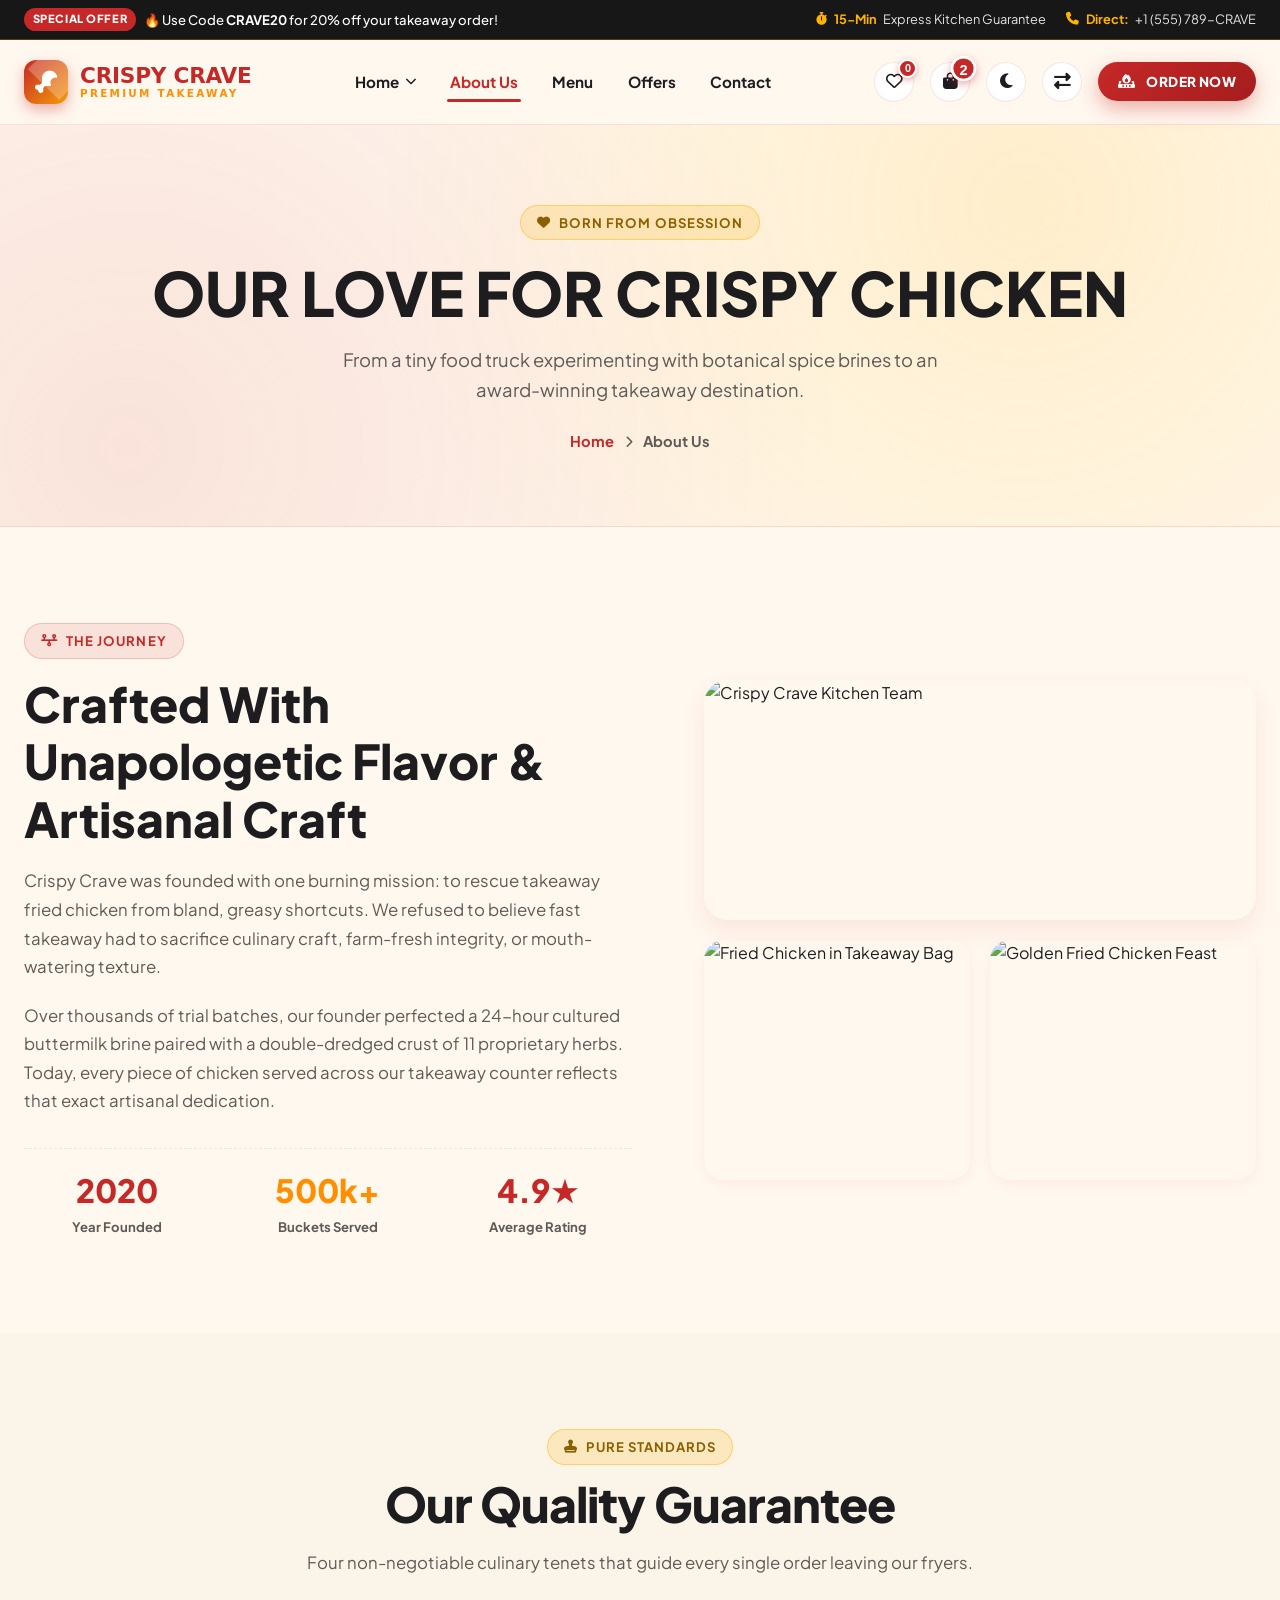
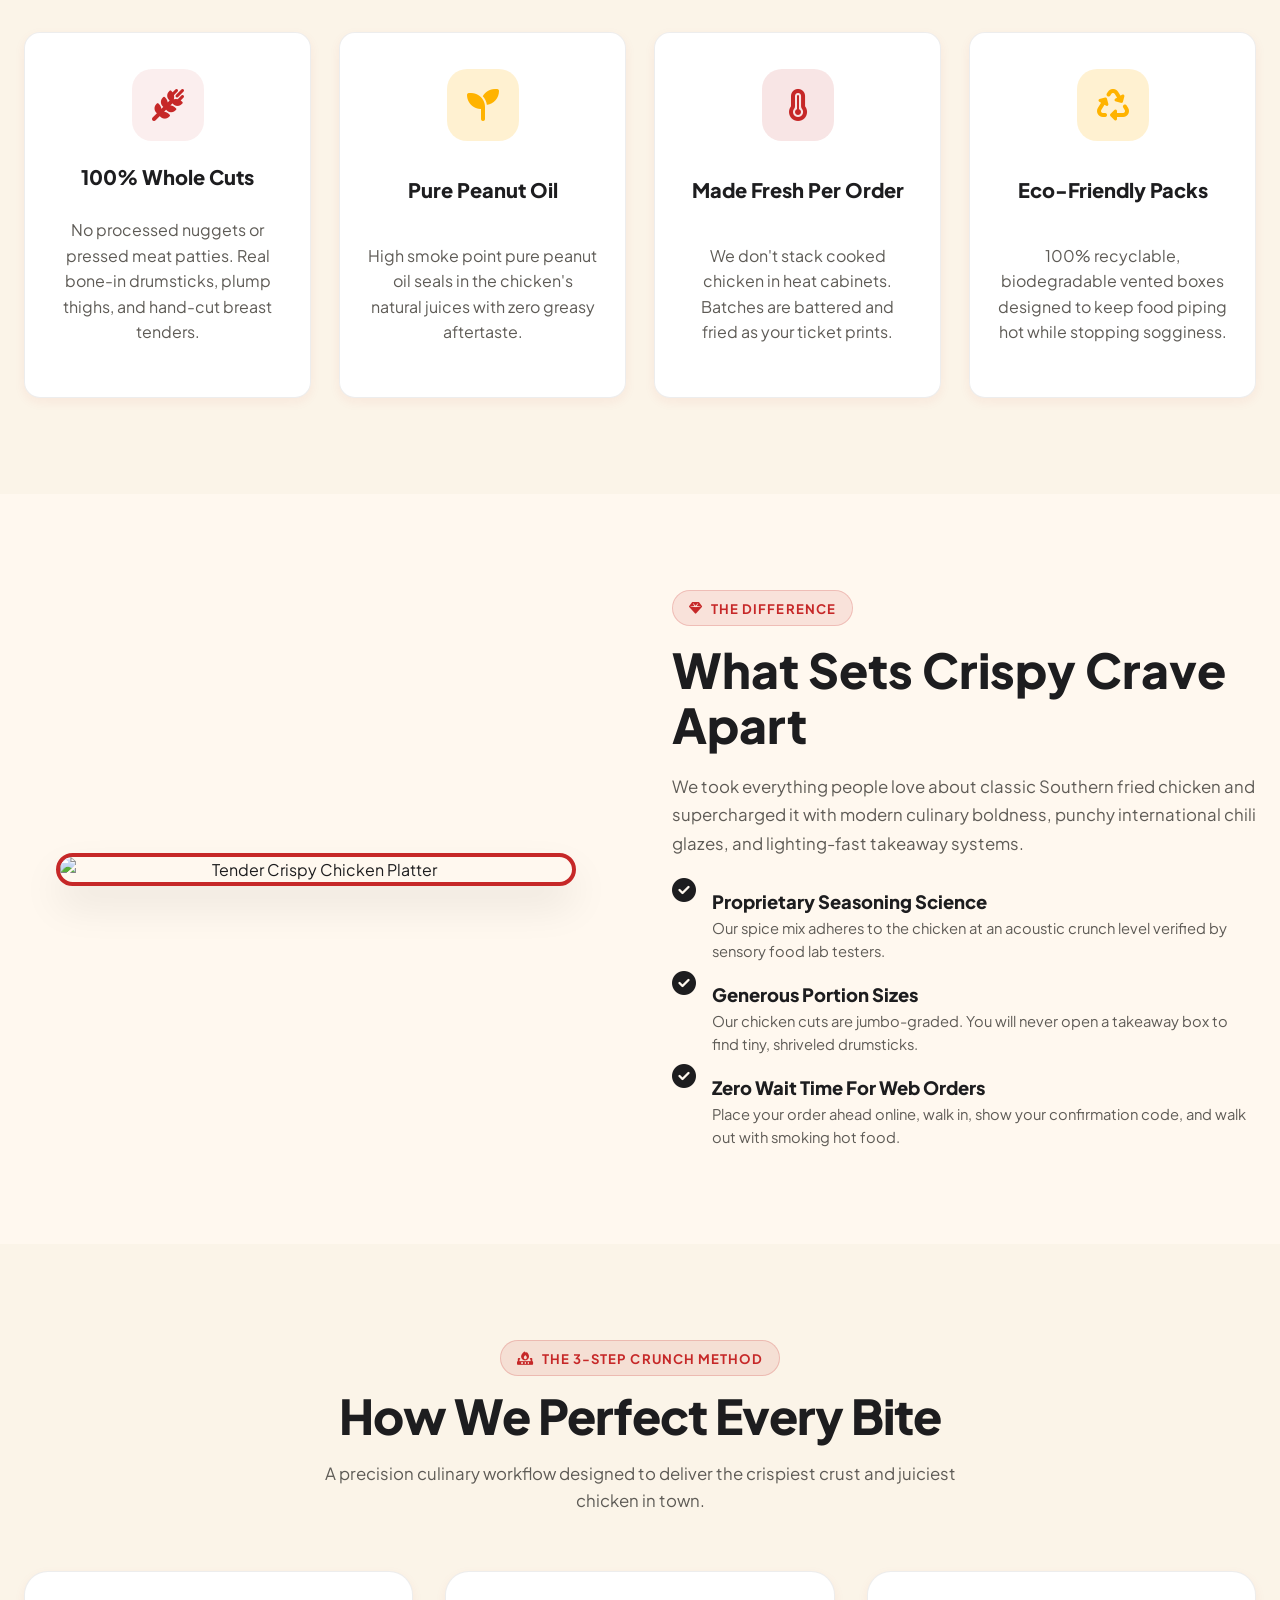
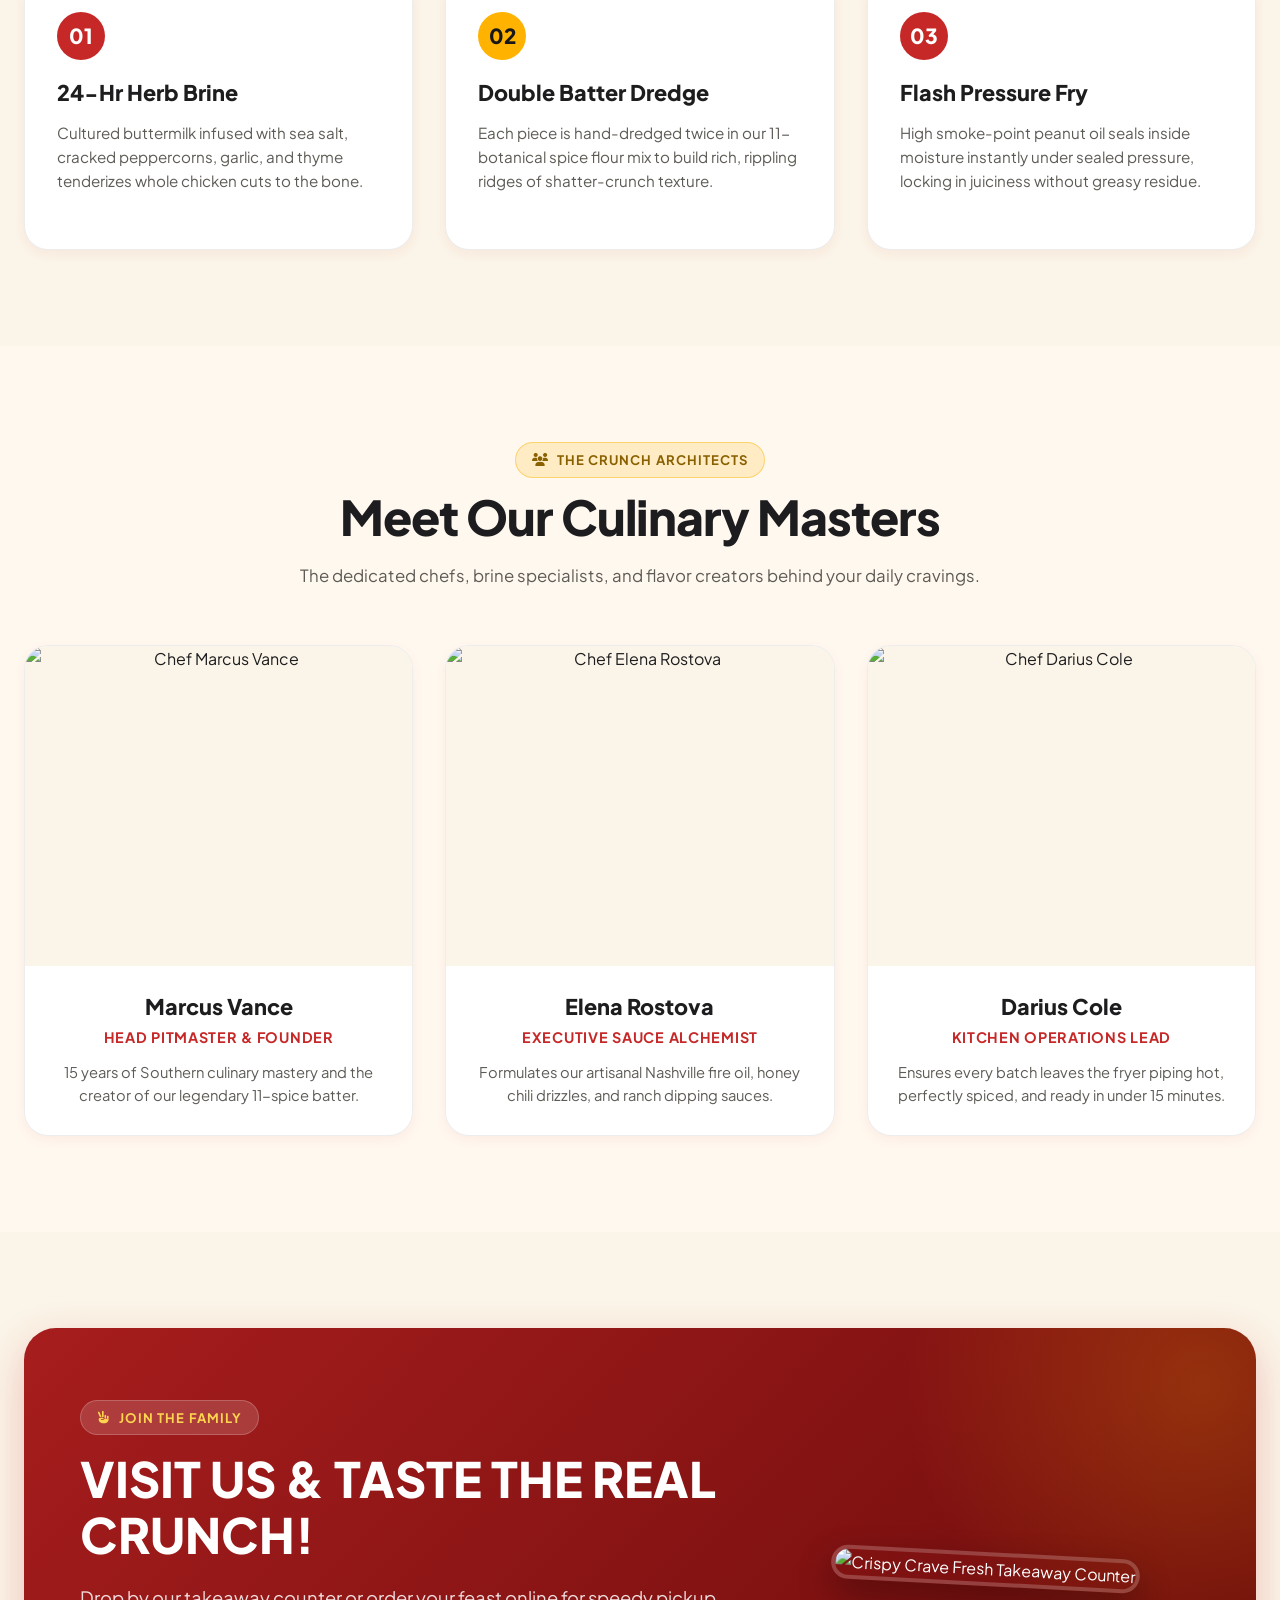
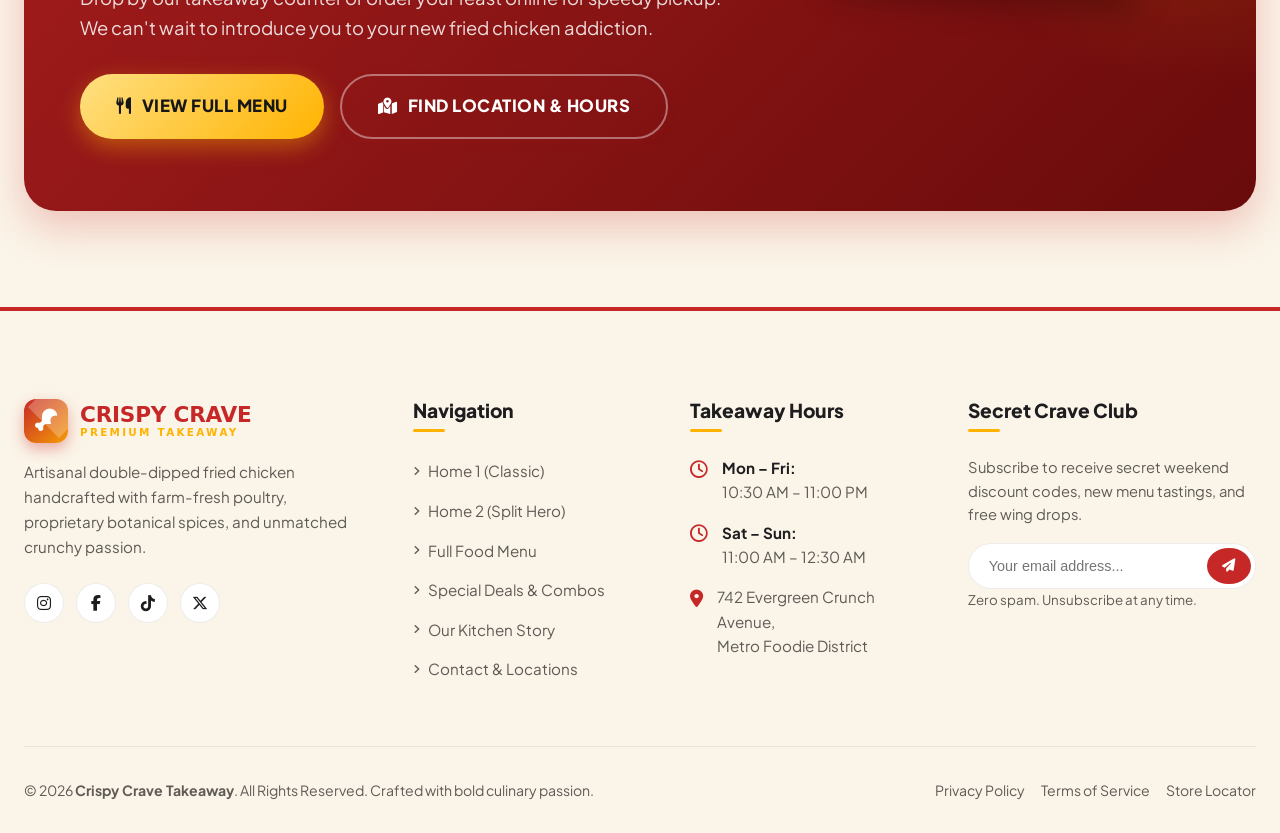
==== commit 7bfc79fe: "Align Section 4 (What Sets Crispy Crave Apart) and Section 2 stats in About Us page for mobile and t" ====
--- a/about.html
+++ b/about.html
@@ -192,8 +192,7 @@
               counter reflects that exact artisanal dedication.
             </p>
 
-            <div style="display: grid; grid-template-columns: repeat(3, 1fr); gap: 1.5rem; text-align: center;"
-              class="pt-3 border-top">
+            <div class="about-stats-grid pt-3 border-top">
               <div>
                 <span
                   style="font-family: var(--font-heading); font-size: 2rem; font-weight: 900; color: var(--primary);">2020</span>
@@ -277,50 +276,45 @@
     <!-- ================= SECTION 4: WHAT MAKES US SPECIAL ================= -->
     <section class="cc-section" id="what-makes-us-special">
       <div class="cc-container">
-        <div style="display: grid; grid-template-columns: 1fr 1fr; align-items: center; gap: 4rem;">
-          <div class="anim-slide-left text-center">
+        <div class="about-special-grid">
+          <div class="anim-slide-left text-center about-special-img-col">
             <img src="https://images.pexels.com/photos/28732304/pexels-photo-28732304.jpeg"
               alt="Tender Crispy Chicken Platter"
-              style="width: 100%; border-radius: 28px; box-shadow: var(--shadow-lg); border: 4px solid var(--primary);">
-          </div>
-
-          <div class="anim-slide-right">
+              class="about-special-img" loading="lazy">
+          </div>
+
+          <div class="anim-slide-right about-special-content-col">
             <span class="crave-badge mb-3"><i class="fa-solid fa-gem"></i> The Difference</span>
-            <h2 style="font-size: clamp(2.2rem, 3.8vw, 3rem); font-weight: 900; margin-bottom: 1.25rem;">
+            <h2 class="about-special-title">
               What Sets Crispy Crave Apart
             </h2>
-            <p style="font-size: 1.05rem; color: var(--text-muted); line-height: 1.7; margin-bottom: 2rem;">
+            <p class="about-special-desc">
               We took everything people love about classic Southern fried chicken and supercharged it with modern
               culinary boldness, punchy international chili glazes, and lighting-fast takeaway systems.
             </p>
 
-            <div style="display: flex; flex-direction: column; gap: 1.25rem;">
-              <div class="anim-unfold-row" style="display: flex; gap: 1rem; align-items: flex-start;">
+            <div class="about-special-features">
+              <div class="anim-unfold-row about-special-feature-item">
                 <i class="fa-solid fa-circle-check text-danger fa-xl mt-1"></i>
                 <div>
-                  <h4 style="font-size: 1.15rem; font-weight: 800; margin-bottom: 0.2rem;">Proprietary Seasoning Science
-                  </h4>
-                  <p style="font-size: 0.92rem; color: var(--text-muted); margin: 0;">Our spice mix adheres to the
-                    chicken at an acoustic crunch level verified by sensory food lab testers.</p>
+                  <h4 class="about-special-feature-title">Proprietary Seasoning Science</h4>
+                  <p class="about-special-feature-desc">Our spice mix adheres to the chicken at an acoustic crunch level verified by sensory food lab testers.</p>
                 </div>
               </div>
 
-              <div class="anim-unfold-row" style="display: flex; gap: 1rem; align-items: flex-start;">
+              <div class="anim-unfold-row about-special-feature-item">
                 <i class="fa-solid fa-circle-check text-warning fa-xl mt-1"></i>
                 <div>
-                  <h4 style="font-size: 1.15rem; font-weight: 800; margin-bottom: 0.2rem;">Generous Portion Sizes</h4>
-                  <p style="font-size: 0.92rem; color: var(--text-muted); margin: 0;">Our chicken cuts are jumbo-graded.
-                    You will never open a takeaway box to find tiny, shriveled drumsticks.</p>
+                  <h4 class="about-special-feature-title">Generous Portion Sizes</h4>
+                  <p class="about-special-feature-desc">Our chicken cuts are jumbo-graded. You will never open a takeaway box to find tiny, shriveled drumsticks.</p>
                 </div>
               </div>
 
-              <div class="anim-unfold-row" style="display: flex; gap: 1rem; align-items: flex-start;">
+              <div class="anim-unfold-row about-special-feature-item">
                 <i class="fa-solid fa-circle-check text-success fa-xl mt-1"></i>
                 <div>
-                  <h4 style="font-size: 1.15rem; font-weight: 800; margin-bottom: 0.2rem;">Zero Wait Time For Web Orders
-                  </h4>
-                  <p style="font-size: 0.92rem; color: var(--text-muted); margin: 0;">Place your order ahead online,
-                    walk in, show your confirmation code, and walk out with smoking hot food.</p>
+                  <h4 class="about-special-feature-title">Zero Wait Time For Web Orders</h4>
+                  <p class="about-special-feature-desc">Place your order ahead online, walk in, show your confirmation code, and walk out with smoking hot food.</p>
                 </div>
               </div>
             </div>
--- a/assets/css/style.css
+++ b/assets/css/style.css
@@ -2560,6 +2560,54 @@
 
   .final-cta-banner.zoom-reveal,
   .zoom-reveal.final-cta-banner {
+    transform: none !important;
+    opacity: 1 !important;
+  }
+
+  /* About Page Section 4: What Sets Us Apart Responsive Alignment */
+  #what-makes-us-special {
+    overflow: hidden;
+    width: 100%;
+  }
+
+  .about-special-grid {
+    grid-template-columns: 1fr !important;
+    gap: 2.25rem !important;
+    width: 100% !important;
+    box-sizing: border-box !important;
+  }
+
+  .about-special-img-col {
+    order: 1;
+    width: 100% !important;
+    display: flex !important;
+    justify-content: center !important;
+  }
+
+  .about-special-img {
+    max-width: min(100%, 460px) !important;
+    margin: 0 auto !important;
+  }
+
+  .about-special-content-col {
+    order: 2;
+    width: 100% !important;
+    box-sizing: border-box !important;
+  }
+
+  .about-special-title {
+    font-size: clamp(1.6rem, 5vw, 2.2rem) !important;
+    margin-bottom: 1rem !important;
+  }
+
+  .about-special-desc {
+    font-size: 0.98rem !important;
+    line-height: 1.6 !important;
+    margin-bottom: 1.5rem !important;
+  }
+
+  #what-makes-us-special .anim-slide-left,
+  #what-makes-us-special .anim-slide-right {
     transform: none !important;
     opacity: 1 !important;
   }
@@ -2765,6 +2813,57 @@
     width: 42px;
     height: 42px;
   }
+
+  /* About Page Section 2 Stats and Section 4 Mobile Overrides */
+  .about-stats-grid {
+    grid-template-columns: repeat(3, 1fr) !important;
+    gap: 0.5rem !important;
+  }
+  .about-stats-grid span {
+    font-size: 1.5rem !important;
+  }
+  .about-stats-grid p {
+    font-size: 0.72rem !important;
+  }
+
+  .about-special-grid {
+    gap: 1.5rem !important;
+  }
+
+  .about-special-img {
+    border-radius: 20px !important;
+    border-width: 3px !important;
+    max-width: 100% !important;
+  }
+
+  .about-special-title {
+    font-size: clamp(1.4rem, 6vw, 1.85rem) !important;
+    line-height: 1.25 !important;
+    margin-bottom: 0.75rem !important;
+  }
+
+  .about-special-desc {
+    font-size: 0.9rem !important;
+    margin-bottom: 1.25rem !important;
+  }
+
+  .about-special-features {
+    gap: 1rem !important;
+  }
+
+  .about-special-feature-item {
+    gap: 0.75rem !important;
+  }
+
+  .about-special-feature-title {
+    font-size: 1.02rem !important;
+    margin-bottom: 0.15rem !important;
+  }
+
+  .about-special-feature-desc {
+    font-size: 0.86rem !important;
+    line-height: 1.5 !important;
+  }
 }
 
 
@@ -3006,6 +3105,91 @@
   box-shadow: var(--shadow-sm);
 }
 
+/* About Page Stats Grid (Section 2) */
+.about-stats-grid {
+  display: grid;
+  grid-template-columns: repeat(3, 1fr);
+  gap: 1.5rem;
+  text-align: center;
+}
+
+/* About Page Section 4: What Sets Us Apart */
+.about-special-grid {
+  display: grid;
+  grid-template-columns: 1fr 1fr;
+  align-items: center;
+  gap: 4rem;
+  width: 100%;
+  box-sizing: border-box;
+}
+
+.about-special-img-col {
+  width: 100%;
+  text-align: center;
+}
+
+.about-special-img {
+  width: 100%;
+  max-width: 520px;
+  height: auto;
+  border-radius: 28px;
+  box-shadow: var(--shadow-lg);
+  border: 4px solid var(--primary);
+  display: block;
+  margin: 0 auto;
+}
+
+.about-special-content-col {
+  width: 100%;
+  box-sizing: border-box;
+}
+
+.about-special-title {
+  font-size: clamp(2.2rem, 3.8vw, 3rem);
+  font-weight: 900;
+  line-height: 1.15;
+  margin-bottom: 1.25rem;
+  color: var(--text-main);
+  word-break: break-word;
+  overflow-wrap: anywhere;
+}
+
+.about-special-desc {
+  font-size: 1.05rem;
+  color: var(--text-muted);
+  line-height: 1.7;
+  margin-bottom: 2rem;
+  word-break: break-word;
+  overflow-wrap: anywhere;
+}
+
+.about-special-features {
+  display: flex;
+  flex-direction: column;
+  gap: 1.25rem;
+}
+
+.about-special-feature-item {
+  display: flex;
+  gap: 1rem;
+  align-items: flex-start;
+}
+
+.about-special-feature-title {
+  font-size: 1.15rem;
+  font-weight: 800;
+  margin-bottom: 0.2rem;
+  color: var(--text-main);
+  line-height: 1.3;
+}
+
+.about-special-feature-desc {
+  font-size: 0.92rem;
+  color: var(--text-muted);
+  margin: 0;
+  line-height: 1.55;
+}
+
 /* LAYOUT 6: Floating Hero Contact Dock (Contact - Info) */
 .layout-contact-dock {
   display: grid;
@@ -3177,6 +3361,10 @@
   }
   .layout-contact-dock {
     grid-template-columns: repeat(2, 1fr);
+  }
+  .about-special-grid {
+    grid-template-columns: 1fr !important;
+    gap: 2.75rem !important;
   }
 }
 
@@ -3328,6 +3516,10 @@
     padding: 0.75rem 0.65rem !important;
     font-size: 0.8rem !important;
   }
+  .about-stats-grid {
+    grid-template-columns: 1fr !important;
+    gap: 0.75rem !important;
+  }
 }
 
 /* Offers Page Section 5 - Promo CTA Specific Alignment */
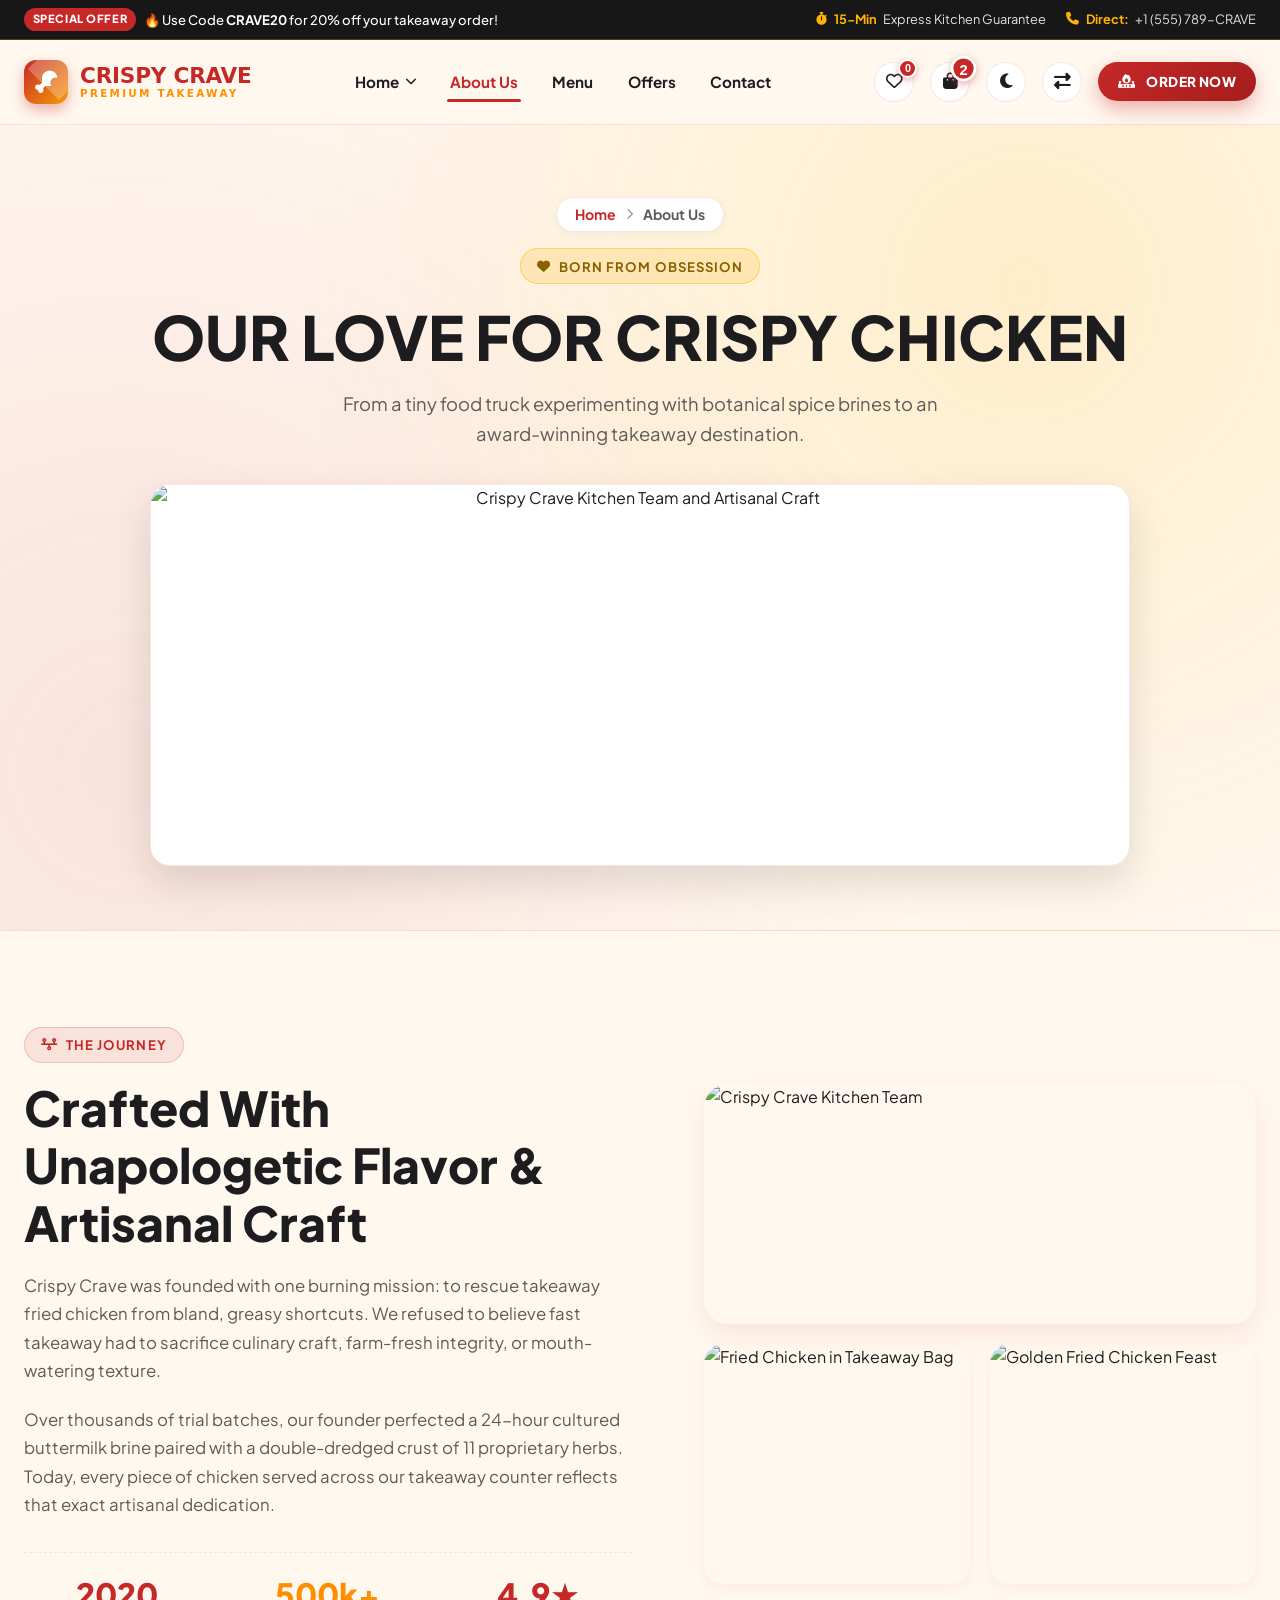
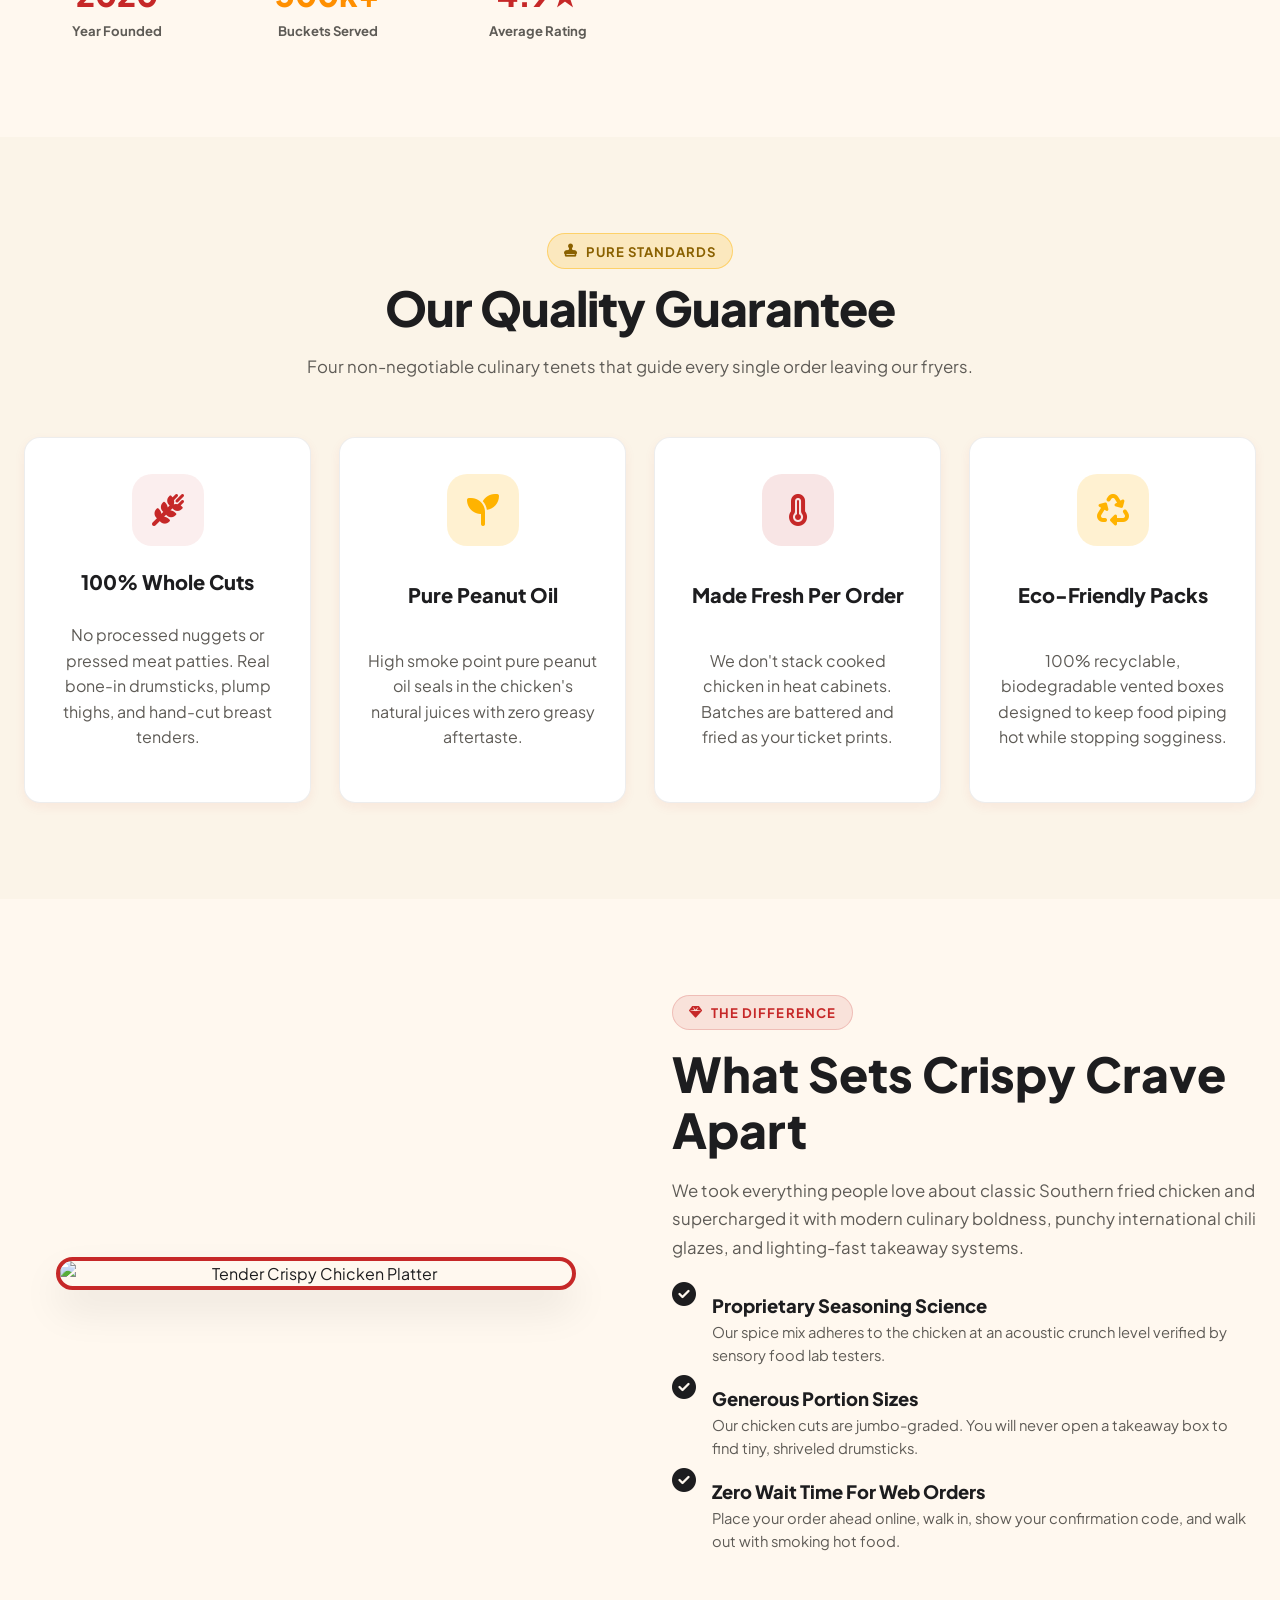
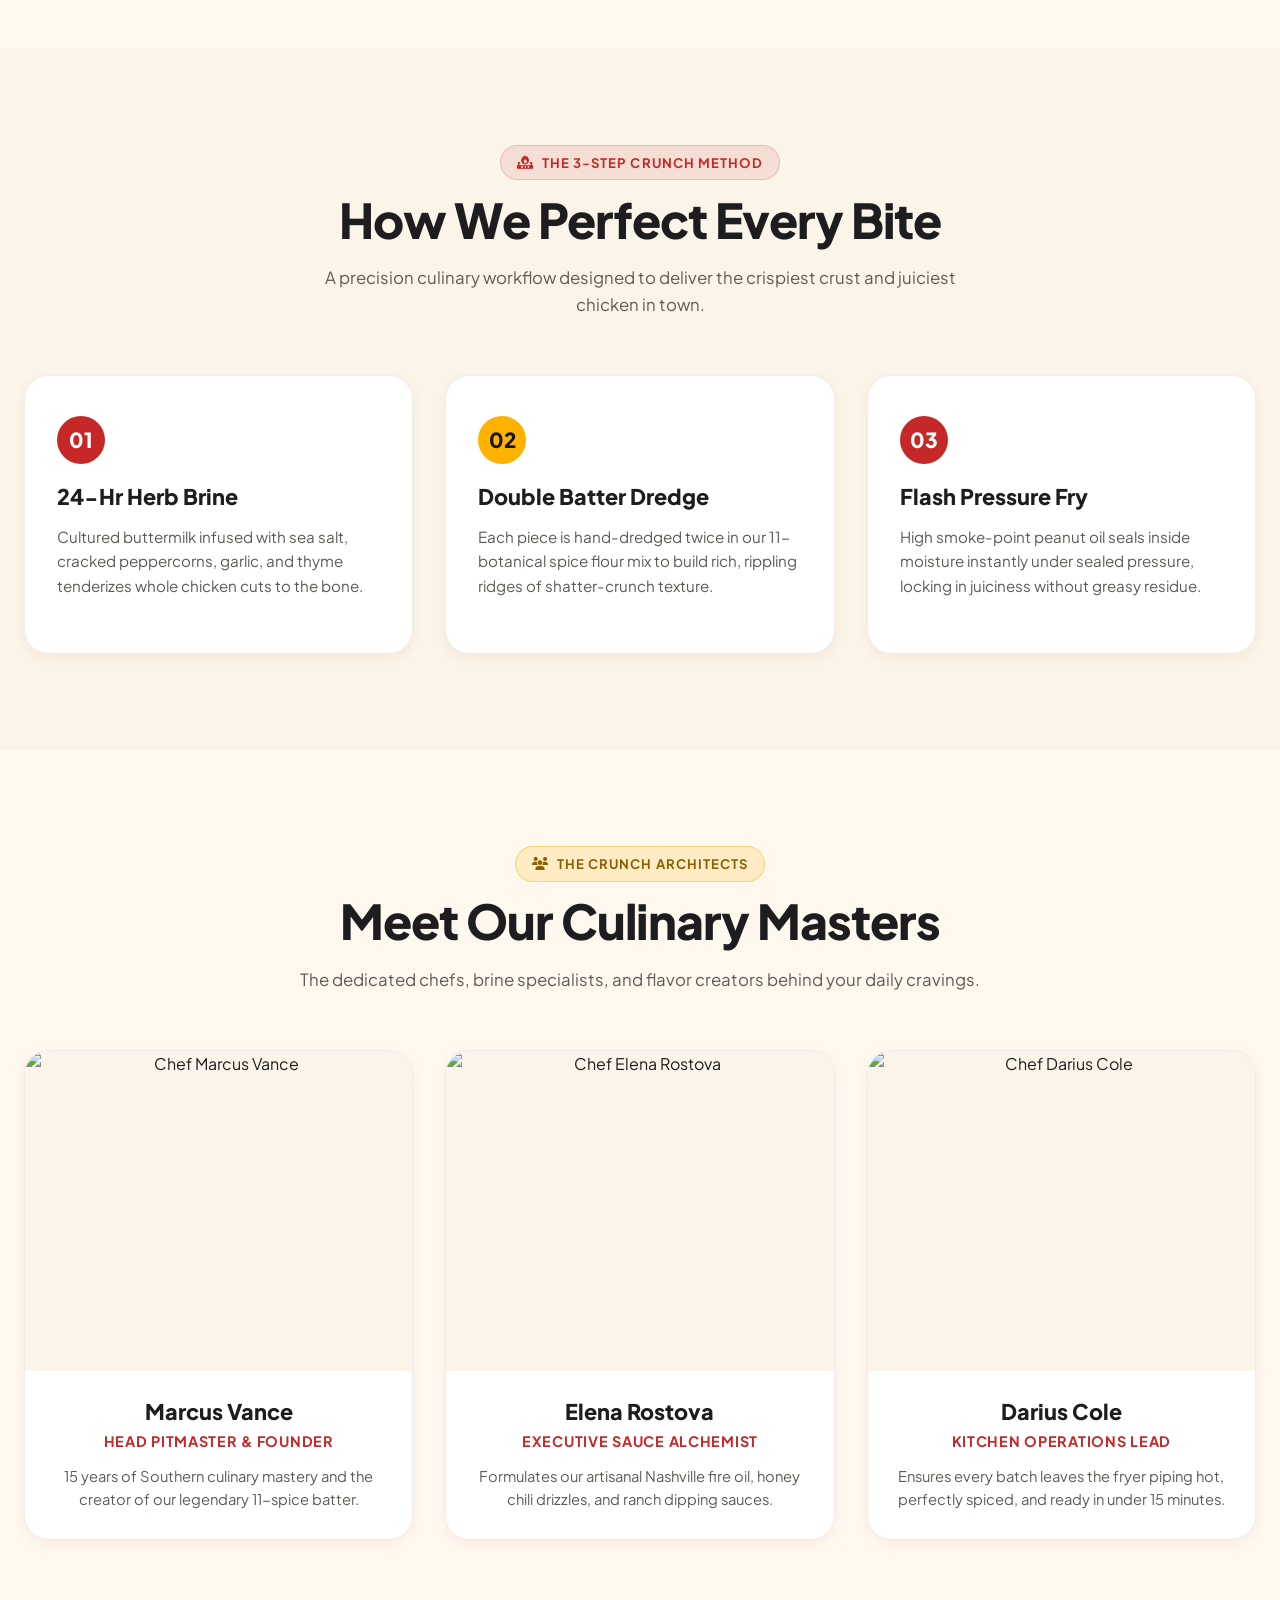
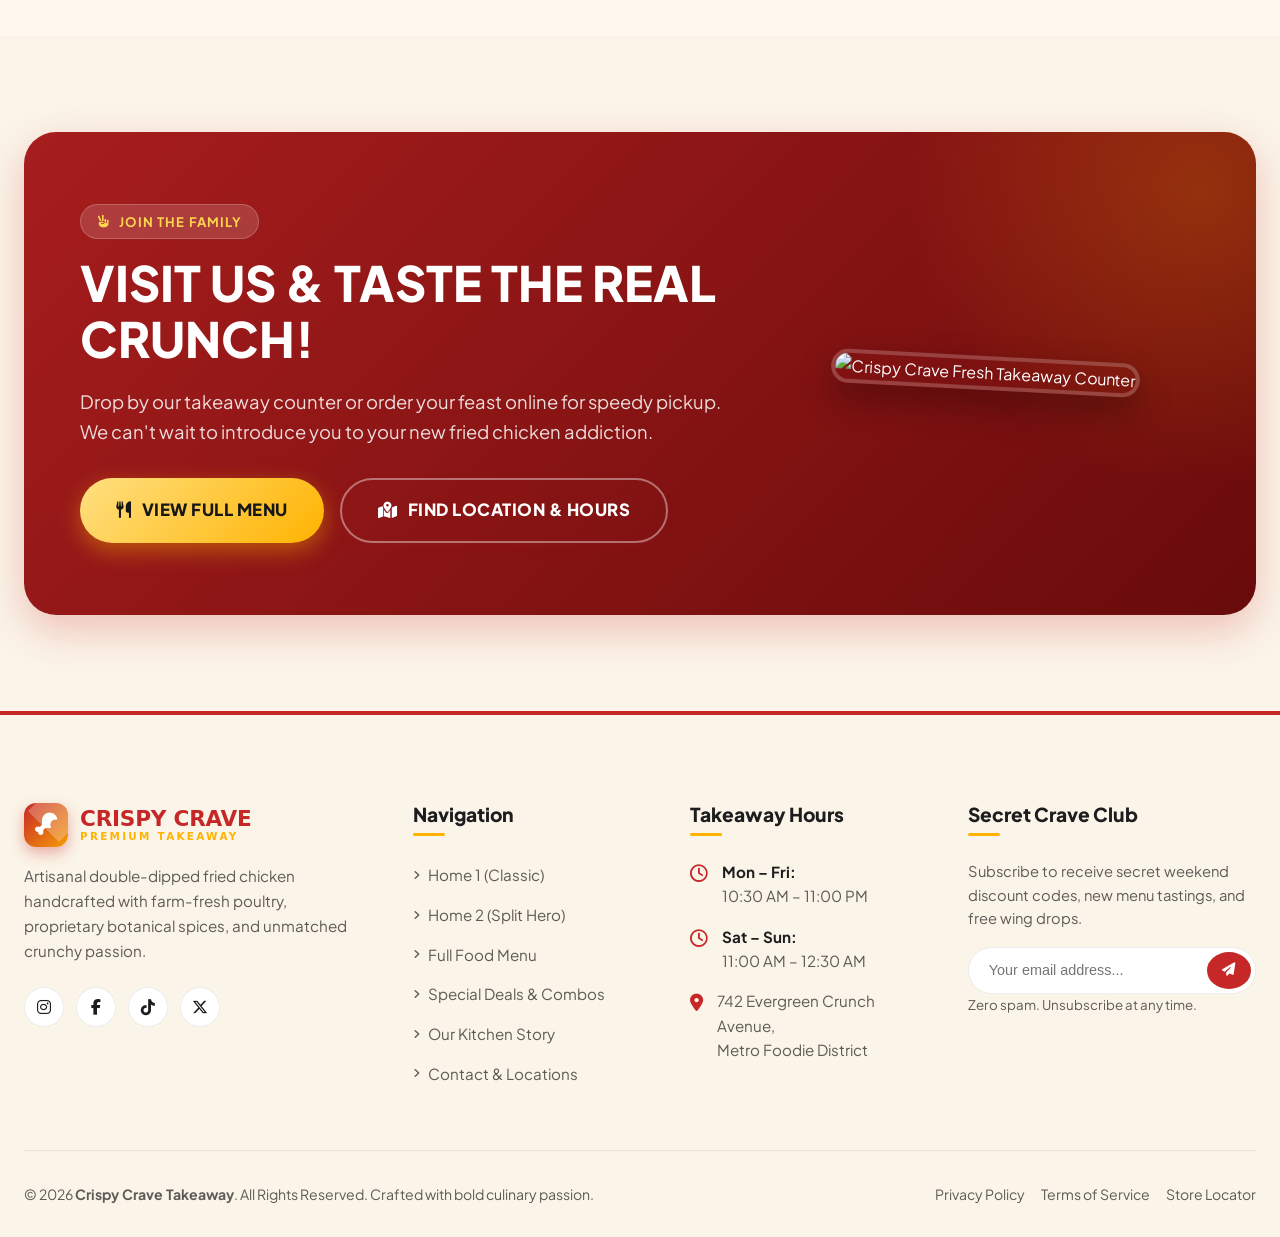
==== commit 393c7b58: "Position hero page links above section labels and add content-matched hero images across all inner p" ====
--- a/about.html
+++ b/about.html
@@ -157,15 +157,20 @@
     <section class="inner-hero" id="about-hero">
       <div class="cc-container">
         <div class="anim-fade-up">
+          <div class="inner-hero-breadcrumbs">
+            <a href="index.html">Home</a>
+            <i class="fa-solid fa-chevron-right"></i>
+            <span>About Us</span>
+          </div>
+          <br>
           <span class="crave-badge crave-badge-gold mb-3"><i class="fa-solid fa-heart"></i> Born From Obsession</span>
           <h1 class="inner-hero-title">OUR LOVE FOR CRISPY CHICKEN</h1>
           <p style="max-width: 650px; margin: 0 auto 1.5rem; font-size: 1.15rem; color: var(--text-muted);">
             From a tiny food truck experimenting with botanical spice brines to an award-winning takeaway destination.
           </p>
-          <div class="inner-hero-breadcrumbs">
-            <a href="index.html">Home</a>
-            <i class="fa-solid fa-chevron-right"></i>
-            <span>About Us</span>
+          <div class="inner-hero-visual">
+            <img src="https://images.unsplash.com/photo-1555396273-367ea4eb4db5?auto=format&fit=crop&w=1200&h=480&q=80"
+              alt="Crispy Crave Kitchen Team and Artisanal Craft" class="inner-hero-img">
           </div>
         </div>
       </div>
--- a/assets/css/style.css
+++ b/assets/css/style.css
@@ -528,15 +528,60 @@
   pointer-events: auto;
 }
 
+/* Hamburger Mobile Drawer Brand Spacing (Aligned with Outside Header) */
+.crave-mobile-drawer .crave-brand {
+  display: flex !important;
+  align-items: center !important;
+  gap: 0.75rem !important;
+  flex-shrink: 0 !important;
+}
+
+.crave-mobile-drawer .crave-brand .crave-logo-mark,
+.crave-mobile-drawer .crave-logo-mark {
+  width: 44px !important;
+  height: 44px !important;
+  min-width: 44px !important;
+  font-size: 1.4rem !important;
+  margin: 0 !important;
+  margin-inline-end: 0 !important;
+  flex-shrink: 0 !important;
+}
+
+.crave-mobile-drawer .crave-brand-name {
+  display: flex !important;
+  flex-direction: column !important;
+  line-height: 1 !important;
+  gap: 0 !important;
+}
+
+.crave-mobile-drawer .crave-brand-main {
+  font-size: 1.35rem !important;
+  font-weight: 900 !important;
+  color: var(--primary) !important;
+  letter-spacing: -0.01em !important;
+}
+
+.crave-mobile-drawer .crave-brand-sub {
+  font-size: 0.65rem !important;
+  font-weight: 800 !important;
+  letter-spacing: 0.22em !important;
+  color: var(--secondary-dark) !important;
+  text-transform: uppercase !important;
+  margin-top: 2px !important;
+}
+
 /* Mobile Drawer Actions Bar */
 .crave-mobile-actions {
   display: flex;
   align-items: center;
   justify-content: space-around;
-  padding: 0.85rem 1rem;
-  background: var(--bg-card-alt);
-  border-radius: var(--radius-md);
-  border: 1px solid var(--border-light);
+  margin-top: 1.75rem !important;
+  margin-bottom: 1.75rem !important;
+  padding: 0.5rem 0.25rem;
+  background: transparent !important;
+  border-radius: 0 !important;
+  border: none !important;
+  box-shadow: none !important;
   gap: 0.75rem;
 }
 
@@ -923,6 +968,10 @@
   background: var(--primary);
   color: #FFF;
   z-index: 2;
+  white-space: nowrap;
+  max-width: calc(100% - 64px);
+  text-overflow: ellipsis;
+  overflow: hidden;
 }
 
 .product-tag.tag-gold,
@@ -1080,6 +1129,23 @@
   gap: 2rem;
 }
 
+/* Unrivaled Passion Section (#food-experience): Equal Spacing Between Logo, Heading, and Subtext */
+#food-experience .why-icon-box,
+.experience-grid .why-icon-box {
+  margin: 0 auto 1.15rem !important;
+}
+
+#food-experience .why-card-title,
+.experience-grid .why-card-title {
+  margin-top: 0 !important;
+  margin-bottom: 1.15rem !important;
+}
+
+#food-experience .why-feature-card p,
+.experience-grid .why-feature-card p {
+  margin-bottom: 0 !important;
+}
+
 /* SECTION 4: SIGNATURE COLLECTIONS */
 .signature-grid {
   display: grid;
@@ -1214,6 +1280,20 @@
   display: flex;
   flex-direction: column;
   flex: 1 1 auto;
+}
+
+.deal-body .crave-badge {
+  align-self: flex-start;
+  width: fit-content;
+  max-width: max-content;
+  display: inline-flex;
+  padding: 0.4rem 1rem !important;
+}
+
+[dir="rtl"] .deal-body .crave-badge {
+  align-self: flex-start;
+  width: fit-content;
+  max-width: max-content;
 }
 
 .deal-title {
@@ -2088,7 +2168,7 @@
 
 /* Inner Page Hero Commons */
 .inner-hero {
-  padding: 5rem 0 4.5rem;
+  padding: 4.5rem 0 4rem;
   background: radial-gradient(circle at 80% 20%, rgba(255, 179, 0, 0.15) 0%, transparent 60%),
               radial-gradient(circle at 10% 80%, rgba(198, 40, 40, 0.1) 0%, transparent 60%);
   text-align: center;
@@ -2096,51 +2176,108 @@
   border-bottom: 1px solid var(--border-color);
 }
 
+.inner-hero-breadcrumbs {
+  display: inline-flex;
+  align-items: center;
+  justify-content: center;
+  gap: 0.65rem;
+  font-size: 0.88rem;
+  font-weight: 700;
+  color: var(--text-muted);
+  margin-bottom: 1rem;
+  padding: 0.35rem 1.1rem;
+  background: var(--bg-card);
+  border: 1px solid var(--border-color);
+  border-radius: var(--radius-pill);
+  box-shadow: 0 2px 8px rgba(0, 0, 0, 0.04);
+}
+
+.inner-hero-breadcrumbs a {
+  color: var(--primary);
+  text-decoration: none;
+  transition: color 0.2s ease;
+}
+
+.inner-hero-breadcrumbs a:hover {
+  color: var(--primary-dark);
+  text-decoration: underline;
+}
+
+.inner-hero-breadcrumbs i {
+  font-size: 0.7rem;
+  opacity: 0.6;
+}
+
 .inner-hero-title {
   font-size: clamp(2.5rem, 5vw, 3.8rem);
   font-weight: 900;
   margin-bottom: 1rem;
 }
 
-.inner-hero-breadcrumbs {
-  display: inline-flex;
-  align-items: center;
-  gap: 0.65rem;
-  font-size: 0.92rem;
-  font-weight: 700;
-  color: var(--text-muted);
-}
-
-.inner-hero-breadcrumbs a {
-  color: var(--primary);
-}
-
-.inner-hero-breadcrumbs i {
-  font-size: 0.75rem;
+.inner-hero-visual {
+  position: relative;
+  max-width: 980px;
+  margin: 2.25rem auto 0;
+  border-radius: 20px;
+  overflow: hidden;
+  box-shadow: 0 16px 40px rgba(0, 0, 0, 0.12);
+  border: 1px solid var(--border-color);
+  background: var(--bg-card);
+}
+
+.inner-hero-img {
+  width: 100%;
+  height: 380px;
+  object-fit: cover;
+  display: block;
+  transition: transform 0.5s ease;
+}
+
+.inner-hero-visual:hover .inner-hero-img {
+  transform: scale(1.02);
+}
+
+@media (max-width: 768px) {
+  .inner-hero {
+    padding: 3.5rem 0 3rem;
+  }
+  .inner-hero-breadcrumbs {
+    font-size: 0.82rem;
+    padding: 0.3rem 0.85rem;
+  }
+  .inner-hero-visual {
+    margin-top: 1.75rem;
+    border-radius: 14px;
+  }
+  .inner-hero-img {
+    height: 220px;
+  }
 }
 
 /* Toast Notification for Cart/Order/Message */
 .crave-toast {
   position: fixed;
-  bottom: 30px;
-  right: 30px;
+  bottom: 24px;
+  left: 50%;
+  transform: translateX(-50%) translateY(100px);
   background: #171717;
   color: #FFF;
-  padding: 1rem 1.6rem;
-  border-radius: var(--radius-md);
-  box-shadow: 0 15px 35px rgba(0, 0, 0, 0.25);
-  display: flex;
+  padding: 0.85rem 1.4rem;
+  border-radius: var(--radius-pill);
+  box-shadow: 0 10px 30px rgba(0, 0, 0, 0.45);
+  display: inline-flex;
   align-items: center;
   gap: 0.85rem;
-  z-index: 9999;
-  border-left: 5px solid var(--secondary);
-  transform: translateY(100px);
+  font-size: 0.92rem;
+  font-weight: 600;
+  border: 1px solid rgba(255, 179, 0, 0.35);
+  z-index: 1080;
   opacity: 0;
   transition: all 0.35s cubic-bezier(0.16, 1, 0.3, 1);
 }
 
 .crave-toast.show {
-  transform: translateY(0);
+  transform: translateX(-50%) translateY(0);
   opacity: 1;
 }
 
@@ -2306,14 +2443,45 @@
   }
 
   .hero-s1-grid,
-  .hero-split-grid,
-  /* hero-split-grid handled */
+  .hero-split-grid {
+    grid-template-columns: 1fr !important;
+    text-align: center !important;
+    gap: 2.5rem !important;
+  }
+
+  /* All Pages Before-Footer Banner Cards Centered Alignment (1024px) */
+  #final-cta .final-cta-banner,
+  #visit-taste .final-cta-banner,
+  #promo-cta .final-cta-banner,
+  #contact-order-cta .final-cta-banner,
+  .final-cta-banner {
+    text-align: center !important;
+    padding: 3.5rem 2.25rem !important;
+    border-radius: 28px !important;
+    margin-left: auto !important;
+    margin-right: auto !important;
+    width: 100% !important;
+    box-sizing: border-box !important;
+  }
+
+  #final-cta .final-cta-grid,
+  #visit-taste .final-cta-grid,
+  #promo-cta .final-cta-grid,
+  #contact-order-cta .final-cta-grid,
   .final-cta-grid {
     grid-template-columns: 1fr !important;
     text-align: center !important;
     gap: 2.5rem !important;
-  }
-
+    justify-items: center !important;
+    align-items: center !important;
+    width: 100% !important;
+    margin: 0 auto !important;
+  }
+
+  #final-cta .final-cta-content,
+  #visit-taste .final-cta-content,
+  #promo-cta .final-cta-content,
+  #contact-order-cta .final-cta-content,
   .final-cta-content {
     display: flex !important;
     flex-direction: column !important;
@@ -2321,53 +2489,255 @@
     text-align: center !important;
     max-width: 720px !important;
     margin: 0 auto !important;
-  }
-
+    width: 100% !important;
+    box-sizing: border-box !important;
+  }
+
+  #final-cta .final-cta-title,
+  #visit-taste .final-cta-title,
+  #promo-cta .final-cta-title,
+  #contact-order-cta .final-cta-title,
+  .final-cta-title {
+    text-align: center !important;
+    margin-left: auto !important;
+    margin-right: auto !important;
+    width: 100% !important;
+    line-height: 1.2 !important;
+  }
+
+  #final-cta .final-cta-desc,
+  #visit-taste .final-cta-desc,
+  #promo-cta .final-cta-desc,
+  #contact-order-cta .final-cta-desc,
+  .final-cta-desc {
+    text-align: center !important;
+    margin-left: auto !important;
+    margin-right: auto !important;
+    max-width: 680px !important;
+    width: 100% !important;
+  }
+
+  #final-cta .crave-badge,
+  #visit-taste .crave-badge,
+  #promo-cta .crave-badge,
+  #contact-order-cta .crave-badge,
   .final-cta-banner .crave-badge {
     margin-left: auto !important;
     margin-right: auto !important;
-  }
-
+    display: inline-flex !important;
+  }
+
+  #final-cta .final-cta-buttons,
+  #visit-taste .final-cta-buttons,
+  #promo-cta .final-cta-buttons,
+  #contact-order-cta .final-cta-buttons,
+  .final-cta-buttons,
   .final-cta-banner .d-flex.gap-3.flex-wrap,
-  .final-cta-buttons {
+  .final-cta-banner .final-cta-buttons {
+    display: flex !important;
+    flex-direction: column !important;
     justify-content: center !important;
-  }
-
+    align-items: center !important;
+    margin: 0 auto 1.25rem !important;
+    width: 100% !important;
+    max-width: 380px !important;
+    gap: 0.85rem !important;
+    box-sizing: border-box !important;
+  }
+
+  #final-cta .final-cta-buttons .btn-crave,
+  #visit-taste .final-cta-buttons .btn-crave,
+  #promo-cta .final-cta-buttons .btn-crave,
+  #contact-order-cta .final-cta-buttons .btn-crave,
+  .final-cta-buttons .btn-crave,
+  .final-cta-banner .btn-crave,
+  .final-cta-banner .btn-crave-lg {
+    width: 100% !important;
+    max-width: 350px !important;
+    min-width: 0 !important;
+    height: 52px !important;
+    padding: 0 1.25rem !important;
+    font-size: 0.92rem !important;
+    display: inline-flex !important;
+    align-items: center !important;
+    justify-content: center !important;
+    text-align: center !important;
+    box-sizing: border-box !important;
+    white-space: nowrap !important;
+  }
+
+  #final-cta .final-cta-img-box,
+  #visit-taste .final-cta-img-box,
+  #promo-cta .final-cta-img-box,
+  #contact-order-cta .final-cta-img-box,
   .final-cta-img-box {
     display: flex !important;
     justify-content: center !important;
-    width: 100% !important;
-  }
-
+    align-items: center !important;
+    width: 100% !important;
+    margin: 0 auto !important;
+    text-align: center !important;
+  }
+
+  #final-cta .final-cta-img,
+  #visit-taste .final-cta-img,
+  #promo-cta .final-cta-img,
+  #contact-order-cta .final-cta-img,
   .final-cta-img {
     transform: none !important;
-    max-width: min(100%, 460px) !important;
+    max-width: min(100%, 480px) !important;
     margin: 0 auto !important;
-  }
-
-  #order-favourite .anim-curtain-fall {
+    display: block !important;
+  }
+
+  /* Home 2 Order Favourite Card (1024px) */
+  #order-favourite .order-favourite-card,
+  .order-favourite-card {
+    padding: 3.5rem 2.25rem !important;
+    border-radius: 28px !important;
+    text-align: center !important;
+    margin-left: auto !important;
+    margin-right: auto !important;
+    width: 100% !important;
+    box-sizing: border-box !important;
+  }
+
+  #order-favourite .order-favourite-grid,
+  .order-favourite-grid {
     grid-template-columns: 1fr !important;
     text-align: center !important;
     gap: 2.5rem !important;
-  }
-  #order-favourite .anim-curtain-fall > div:first-child {
+    justify-items: center !important;
+    align-items: center !important;
+    width: 100% !important;
+    margin: 0 auto !important;
+  }
+
+  #order-favourite .order-favourite-content,
+  .order-favourite-content {
     display: flex !important;
     flex-direction: column !important;
     align-items: center !important;
     text-align: center !important;
     max-width: 720px !important;
     margin: 0 auto !important;
-  }
-  #order-favourite .crave-badge {
+    width: 100% !important;
+    box-sizing: border-box !important;
+  }
+
+  #order-favourite .crave-badge,
+  .order-favourite-card .crave-badge {
     margin-left: auto !important;
     margin-right: auto !important;
-  }
-  #order-favourite .d-flex.gap-3.flex-wrap {
+    display: inline-flex !important;
+  }
+
+  #order-favourite .order-favourite-title,
+  .order-favourite-title {
+    text-align: center !important;
+    margin-left: auto !important;
+    margin-right: auto !important;
+    width: 100% !important;
+    line-height: 1.2 !important;
+  }
+
+  #order-favourite .order-favourite-desc,
+  .order-favourite-desc {
+    text-align: center !important;
+    margin-left: auto !important;
+    margin-right: auto !important;
+    max-width: 680px !important;
+    width: 100% !important;
+  }
+
+  #order-favourite .order-favourite-buttons,
+  .order-favourite-buttons {
+    display: flex !important;
+    flex-direction: column !important;
     justify-content: center !important;
-  }
+    align-items: center !important;
+    width: 100% !important;
+    max-width: 380px !important;
+    margin: 0 auto 1.25rem !important;
+    gap: 0.85rem !important;
+    box-sizing: border-box !important;
+  }
+
+  #order-favourite .order-favourite-buttons .btn-crave,
+  .order-favourite-buttons .btn-crave {
+    width: 100% !important;
+    max-width: 350px !important;
+    min-width: 0 !important;
+    height: 52px !important;
+    padding: 0 1.25rem !important;
+    font-size: 0.92rem !important;
+    display: inline-flex !important;
+    align-items: center !important;
+    justify-content: center !important;
+    text-align: center !important;
+    box-sizing: border-box !important;
+    white-space: nowrap !important;
+  }
+
+  #order-favourite .order-favourite-img-box,
+  .order-favourite-img-box {
+    display: flex !important;
+    justify-content: center !important;
+    align-items: center !important;
+    width: 100% !important;
+    margin: 0 auto !important;
+    text-align: center !important;
+  }
+
+  #order-favourite .order-favourite-img,
+  .order-favourite-img,
   #order-favourite img {
+    transform: none !important;
     margin: 0 auto !important;
-    max-width: min(100%, 460px) !important;
+    max-width: min(100%, 480px) !important;
+    display: block !important;
+  }
+
+  /* Menu Page Final Order Card (1024px) */
+  .menu-order-card {
+    text-align: center !important;
+    display: flex !important;
+    flex-direction: column !important;
+    align-items: center !important;
+    margin-left: auto !important;
+    margin-right: auto !important;
+  }
+
+  .menu-order-card-title {
+    text-align: center !important;
+    margin-left: auto !important;
+    margin-right: auto !important;
+    width: 100% !important;
+  }
+
+  .menu-order-card-desc {
+    text-align: center !important;
+    margin-left: auto !important;
+    margin-right: auto !important;
+    max-width: 500px !important;
+    width: 100% !important;
+  }
+
+  .menu-order-card .btn-crave {
+    width: 100% !important;
+    max-width: 350px !important;
+    min-width: 0 !important;
+    height: 52px !important;
+    padding: 0 1.25rem !important;
+    font-size: 0.92rem !important;
+    display: inline-flex !important;
+    align-items: center !important;
+    justify-content: center !important;
+    text-align: center !important;
+    box-sizing: border-box !important;
+    margin-left: auto !important;
+    margin-right: auto !important;
+    white-space: nowrap !important;
   }
   
   .hero-s1-desc {
@@ -2535,33 +2905,57 @@
 
   .final-cta-buttons {
     display: flex !important;
-    flex-direction: row !important;
+    flex-direction: column !important;
     justify-content: center !important;
     align-items: center !important;
-    flex-wrap: wrap !important;
-    gap: 1rem !important;
-    width: 100% !important;
-    max-width: 520px !important;
+    width: 100% !important;
+    max-width: 380px !important;
     margin: 0 auto !important;
+    gap: 0.85rem !important;
+    box-sizing: border-box !important;
   }
 
   .final-cta-banner .btn-crave-lg,
   .final-cta-banner .btn-crave,
   .final-cta-buttons .btn-crave {
-    padding: 0.85rem 1.5rem !important;
+    width: 100% !important;
+    max-width: 380px !important;
+    min-width: 0 !important;
+    height: 52px !important;
+    padding: 0 1.25rem !important;
     font-size: 0.92rem !important;
-    max-width: 100% !important;
+    display: inline-flex !important;
+    align-items: center !important;
+    justify-content: center !important;
+    text-align: center !important;
+    white-space: normal !important;
+    word-break: break-word !important;
+    overflow-wrap: anywhere !important;
     box-sizing: border-box !important;
-    text-align: center !important;
-    justify-content: center !important;
-    white-space: normal !important;
     line-height: 1.3 !important;
   }
 
+  .final-cta-banner.anim-curtain-fall,
+  .anim-curtain-fall.final-cta-banner,
+  .final-cta-banner.anim-fade-up,
+  .anim-fade-up.final-cta-banner,
+  .final-cta-banner.anim-curtain-fall,
+  .anim-curtain-fall.final-cta-banner,
+  .final-cta-banner.anim-fade-up,
+  .anim-fade-up.final-cta-banner,
   .final-cta-banner.zoom-reveal,
   .zoom-reveal.final-cta-banner {
     transform: none !important;
     opacity: 1 !important;
+  }
+
+  .contact-form-card {
+    padding: 2.5rem 1.75rem !important;
+    border-radius: 22px !important;
+  }
+  .contact-form-row {
+    grid-template-columns: 1fr !important;
+    gap: 1.25rem !important;
   }
 
   /* About Page Section 4: What Sets Us Apart Responsive Alignment */
@@ -2864,6 +3258,16 @@
     font-size: 0.86rem !important;
     line-height: 1.5 !important;
   }
+
+  .contact-form-card {
+    padding: 1.75rem 1.15rem !important;
+    border-radius: 18px !important;
+  }
+  .contact-form-row {
+    grid-template-columns: 1fr !important;
+    gap: 1rem !important;
+    margin-bottom: 1rem !important;
+  }
 }
 
 
@@ -3234,6 +3638,248 @@
   transform: rotate(10deg) scale(1.1);
   background: var(--primary);
   color: #FFF;
+}
+
+/* Contact Page Section 3: Send Message Form Card */
+#contact-form-section {
+  overflow: hidden;
+  width: 100%;
+}
+
+#contact-form-section .cc-container {
+  width: 100%;
+  max-width: 1280px;
+  margin: 0 auto;
+  box-sizing: border-box;
+}
+
+.contact-form-card {
+  max-width: 800px;
+  width: 100%;
+  margin: 0 auto;
+  background: var(--bg-card);
+  border-radius: 28px;
+  padding: 3.5rem 3rem;
+  border: 1px solid var(--border-light);
+  box-shadow: var(--shadow-md);
+  box-sizing: border-box;
+  overflow: hidden;
+}
+
+.contact-form-title {
+  font-size: clamp(1.8rem, 3.5vw, 2.3rem);
+  font-weight: 900;
+  margin-bottom: 0.5rem;
+  color: var(--text-main);
+  line-height: 1.2;
+  word-break: break-word;
+  overflow-wrap: anywhere;
+}
+
+.contact-form-desc {
+  color: var(--text-muted);
+  font-size: 0.95rem;
+  line-height: 1.6;
+  max-width: 540px;
+  margin: 0 auto 1.5rem;
+  word-break: break-word;
+  overflow-wrap: anywhere;
+}
+
+.contact-form-row {
+  display: grid;
+  grid-template-columns: 1fr 1fr;
+  gap: 1.5rem;
+  margin-bottom: 1.5rem;
+  width: 100%;
+  box-sizing: border-box;
+}
+
+.contact-form-row > div {
+  min-width: 0;
+  width: 100%;
+  box-sizing: border-box;
+}
+
+.contact-form-card .form-control-crave,
+.contact-form-card input,
+.contact-form-card textarea {
+  width: 100% !important;
+  max-width: 100% !important;
+  box-sizing: border-box !important;
+}
+
+@media (max-width: 768px) {
+  .contact-form-card {
+    padding: 2.25rem 1.5rem !important;
+    border-radius: 22px !important;
+    width: 100% !important;
+    max-width: 100% !important;
+    margin: 0 auto !important;
+    box-sizing: border-box !important;
+  }
+  .contact-form-row {
+    grid-template-columns: 1fr !important;
+    gap: 1.25rem !important;
+    margin-bottom: 1.25rem !important;
+  }
+  .contact-form-title {
+    font-size: clamp(1.45rem, 5vw, 1.95rem) !important;
+  }
+  .contact-form-desc {
+    font-size: 0.92rem !important;
+    margin-bottom: 1.25rem !important;
+  }
+  .contact-form-textarea-group {
+    margin-bottom: 1.5rem !important;
+  }
+  .contact-form-card.anim-form-elevate,
+  .anim-form-elevate.contact-form-card {
+    transform: none !important;
+    opacity: 1 !important;
+  }
+}
+
+@media (max-width: 600px) {
+  .contact-form-card {
+    padding: 2rem 1.25rem !important;
+    border-radius: 20px !important;
+  }
+  .contact-form-row {
+    grid-template-columns: 1fr !important;
+    gap: 1rem !important;
+    margin-bottom: 1rem !important;
+  }
+  .contact-form-title {
+    font-size: clamp(1.3rem, 5.5vw, 1.7rem) !important;
+  }
+  .contact-form-desc {
+    font-size: 0.88rem !important;
+    margin-bottom: 1.25rem !important;
+  }
+  .contact-form-submit {
+    padding: 0.85rem 1rem !important;
+    font-size: 0.92rem !important;
+    white-space: normal !important;
+    word-break: break-word !important;
+  }
+}
+
+@media (max-width: 480px) {
+  #contact-form-section .cc-container {
+    padding-left: 1rem !important;
+    padding-right: 1rem !important;
+  }
+  .contact-form-card {
+    padding: 1.6rem 0.95rem !important;
+    border-radius: 18px !important;
+  }
+  .contact-form-row {
+    grid-template-columns: 1fr !important;
+    gap: 0.85rem !important;
+    margin-bottom: 0.85rem !important;
+  }
+  .contact-form-card input,
+  .contact-form-card textarea {
+    padding: 0.75rem 0.85rem !important;
+    font-size: 0.88rem !important;
+  }
+  .contact-form-title {
+    font-size: clamp(1.2rem, 5.5vw, 1.5rem) !important;
+  }
+  .contact-form-submit {
+    padding: 0.8rem 0.75rem !important;
+    font-size: 0.88rem !important;
+  }
+}
+
+@media (max-width: 360px) {
+  .contact-form-card {
+    padding: 1.35rem 0.75rem !important;
+    border-radius: 16px !important;
+  }
+  .contact-form-title {
+    font-size: 1.15rem !important;
+  }
+  .contact-form-desc {
+    font-size: 0.82rem !important;
+  }
+  .contact-form-submit {
+    padding: 0.75rem 0.65rem !important;
+    font-size: 0.82rem !important;
+  }
+}
+
+/* Contact Page Section 4: Map Floating Pin Card */
+.contact-map-card {
+  position: absolute !important;
+  bottom: 24px !important;
+  left: 50% !important;
+  right: auto !important;
+  top: auto !important;
+  transform: translateX(-50%) !important;
+  max-width: min(calc(100% - 32px), 380px) !important;
+  width: max-content !important;
+  background: rgba(255, 255, 255, 0.96) !important;
+  backdrop-filter: blur(10px) !important;
+  z-index: 3 !important;
+  box-sizing: border-box !important;
+  padding: 0.85rem 1.35rem !important;
+  border-radius: var(--radius-md) !important;
+  box-shadow: 0 10px 30px rgba(0, 0, 0, 0.18) !important;
+  display: inline-flex !important;
+  align-items: center !important;
+  justify-content: center !important;
+  gap: 0.85rem !important;
+  border: 1px solid rgba(255, 179, 0, 0.35) !important;
+  animation: none !important;
+}
+
+[data-theme="dark"] .contact-map-card {
+  background: rgba(26, 26, 26, 0.95) !important;
+  border-color: rgba(255, 179, 0, 0.25) !important;
+}
+
+[data-theme="dark"] .contact-map-card .badge-text-title {
+  color: #FFF !important;
+}
+
+.contact-map-info {
+  display: flex;
+  flex-direction: column;
+}
+
+[dir="rtl"] .contact-map-card,
+[dir="rtl"] .anim-radar-map .floating-badge,
+[dir="rtl"] .anim-radar-map .floating-badge-bottom {
+  left: 50% !important;
+  right: auto !important;
+  transform: translateX(-50%) !important;
+  max-width: min(calc(100% - 32px), 380px) !important;
+  width: max-content !important;
+}
+
+[dir="rtl"] .contact-map-info {
+  text-align: right !important;
+}
+
+@media (max-width: 480px) {
+  .contact-map-card {
+    bottom: 16px !important;
+    left: 50% !important;
+    right: auto !important;
+    transform: translateX(-50%) !important;
+    padding: 0.75rem 1rem !important;
+    max-width: calc(100% - 24px) !important;
+    width: max-content !important;
+  }
+  [dir="rtl"] .contact-map-card,
+  [dir="rtl"] .anim-radar-map .floating-badge,
+  [dir="rtl"] .anim-radar-map .floating-badge-bottom {
+    left: 50% !important;
+    right: auto !important;
+    transform: translateX(-50%) !important;
+  }
 }
 
 /* LAYOUT 7: Horizontal Timeline Stepper (Home 2 - Secret Recipe) */
@@ -3379,7 +4025,8 @@
   .why-us-grid,
   .layout-side-tiles,
   .layout-contact-dock,
-  .layout-horizontal-strips {
+  .layout-horizontal-strips,
+  .explore-category-grid {
     grid-template-columns: 1fr !important;
     gap: 1.5rem !important;
   }
@@ -3491,6 +4138,10 @@
     box-sizing: border-box !important;
     line-height: 1.3 !important;
   }
+  .final-cta-banner.anim-curtain-fall,
+  .anim-curtain-fall.final-cta-banner,
+  .final-cta-banner.anim-fade-up,
+  .anim-fade-up.final-cta-banner,
   .final-cta-banner.zoom-reveal,
   .zoom-reveal.final-cta-banner {
     transform: none !important;
@@ -3541,6 +4192,31 @@
 }
 @media (max-width: 480px) {
   #promo-cta .cc-container {
+    padding-left: 1rem !important;
+    padding-right: 1rem !important;
+  }
+}
+
+/* Contact Page Section 5 - Order & Visit CTA Alignment */
+#contact-order-cta {
+  overflow: hidden;
+  width: 100%;
+}
+#contact-order-cta .cc-container {
+  width: 100%;
+  max-width: 1280px;
+  margin: 0 auto;
+  box-sizing: border-box;
+}
+#contact-order-cta .final-cta-banner {
+  margin: 0 auto !important;
+  width: 100% !important;
+  max-width: 100% !important;
+  box-sizing: border-box !important;
+  overflow: hidden !important;
+}
+@media (max-width: 480px) {
+  #contact-order-cta .cc-container {
     padding-left: 1rem !important;
     padding-right: 1rem !important;
   }
@@ -3660,6 +4336,47 @@
   z-index: 4;
   transition: all 0.25s ease;
   box-shadow: 0 4px 10px rgba(0, 0, 0, 0.12);
+}
+
+.deal-card .crave-card-fav {
+  top: 16px;
+  left: 16px;
+  right: auto;
+}
+
+[dir="rtl"] .crave-card-fav,
+[dir="rtl"] #buckets .crave-card-fav,
+[dir="rtl"] #wings-strips .crave-card-fav,
+[dir="rtl"] #burgers-combos .crave-card-fav,
+[dir="rtl"] .product-card .crave-card-fav,
+[dir="rtl"] .strip-product-card .crave-card-fav,
+[dir="rtl"] .product-img-wrap .crave-card-fav,
+[dir="rtl"] .strip-img-wrap .crave-card-fav {
+  right: auto !important;
+  left: 12px !important;
+  z-index: 4 !important;
+}
+
+[dir="rtl"] .product-tag,
+[dir="rtl"] #buckets .product-tag,
+[dir="rtl"] #wings-strips .product-tag,
+[dir="rtl"] #burgers-combos .product-tag,
+[dir="rtl"] .product-card .product-tag,
+[dir="rtl"] .strip-product-card .product-tag,
+[dir="rtl"] .product-img-wrap .product-tag,
+[dir="rtl"] .strip-img-wrap .product-tag {
+  left: auto !important;
+  right: 12px !important;
+  white-space: nowrap !important;
+  max-width: calc(100% - 64px) !important;
+  text-overflow: ellipsis !important;
+  overflow: hidden !important;
+  z-index: 2 !important;
+}
+
+[dir="rtl"] .deal-card .crave-card-fav {
+  left: auto !important;
+  right: 16px !important;
 }
 
 [data-theme="dark"] .crave-card-fav {
@@ -4121,6 +4838,27 @@
   margin-left: 0.5rem;
 }
 
+[dir="rtl"] .crave-toast {
+  left: 50% !important;
+  right: auto !important;
+  transform: translateX(-50%) translateY(100px) !important;
+  border: 1px solid rgba(255, 179, 0, 0.35) !important;
+  border-left: 1px solid rgba(255, 179, 0, 0.35) !important;
+  border-right: 1px solid rgba(255, 179, 0, 0.35) !important;
+  max-width: calc(100% - 32px) !important;
+  width: max-content !important;
+  box-sizing: border-box !important;
+}
+
+[dir="rtl"] .crave-toast.show {
+  transform: translateX(-50%) translateY(0) !important;
+}
+
+[dir="rtl"] .crave-toast-btn {
+  margin-left: 0 !important;
+  margin-right: 0.5rem !important;
+}
+
 @media (max-width: 768px) {
   .crave-topbar-inner {
     justify-content: center;
@@ -4181,6 +4919,8 @@
 .pb-3 { padding-bottom: 1rem !important; }
 .mb-2 { margin-bottom: 0.5rem !important; }
 .mb-3 { margin-bottom: 1rem !important; }
+.mb-4 { margin-bottom: 1.5rem !important; }
+.mb-5 { margin-bottom: 2rem !important; }
 .mt-auto { margin-top: auto !important; }
 .border-top { border-top: 1px dashed var(--border-light) !important; }
 
@@ -4208,13 +4948,49 @@
 
 @media (max-width: 600px) {
   .explore-category-grid {
-    grid-template-columns: repeat(2, 1fr);
-    gap: 1rem;
-  }
-  .explore-category-grid > *:last-child:nth-child(2n + 1) {
-    grid-column: 1 / -1 !important;
-    width: calc((100% - 1rem) / 2) !important;
+    grid-template-columns: 1fr !important;
+    gap: 1.25rem !important;
+    max-width: 440px !important;
     margin: 0 auto !important;
+    width: 100% !important;
+  }
+  .explore-category-grid > *:last-child:nth-child(2n + 1),
+  .explore-category-grid > * {
+    grid-column: auto !important;
+    width: 100% !important;
+    max-width: 100% !important;
+    margin: 0 auto !important;
+  }
+  .explore-category-card {
+    width: 100% !important;
+    max-width: 100% !important;
+  }
+  .explore-category-img-box {
+    height: 200px;
+  }
+}
+
+@media (max-width: 480px) {
+  .explore-category-grid {
+    grid-template-columns: 1fr !important;
+    gap: 1.15rem !important;
+    padding: 0 0.25rem;
+  }
+  .explore-category-img-box {
+    height: 190px;
+  }
+  .explore-category-body {
+    padding: 1.15rem 1rem;
+  }
+}
+
+@media (max-width: 360px) {
+  .explore-category-grid {
+    gap: 1rem !important;
+    padding: 0;
+  }
+  .explore-category-img-box {
+    height: 175px;
   }
 }
 
@@ -4454,26 +5230,28 @@
   }
   .order-favourite-buttons {
     display: flex !important;
-    flex-direction: row !important;
+    flex-direction: column !important;
     justify-content: center !important;
     align-items: center !important;
     width: 100% !important;
-    max-width: 500px !important;
-    margin: 0 auto !important;
-    gap: 1rem !important;
+    max-width: 380px !important;
+    margin: 0 auto 1.25rem !important;
+    gap: 0.85rem !important;
+    box-sizing: border-box !important;
   }
   .order-favourite-buttons .btn-crave {
-    flex: 1 1 200px !important;
-    width: 220px !important;
-    max-width: 240px !important;
-    min-width: 180px !important;
+    width: 100% !important;
+    max-width: 350px !important;
+    min-width: 0 !important;
     height: 52px !important;
     padding: 0 1.25rem !important;
     display: inline-flex !important;
     align-items: center !important;
     justify-content: center !important;
+    text-align: center !important;
     box-sizing: border-box !important;
     font-size: 0.92rem !important;
+    white-space: nowrap !important;
   }
   .order-favourite-img-box {
     display: flex !important;
--- a/assets/css/rtl.css
+++ b/assets/css/rtl.css
@@ -34,14 +34,45 @@
   padding-right: 0.5rem;
 }
 
-[dir="rtl"] .product-tag {
-  left: auto;
-  right: 12px;
+/* Product Tag and Crave Favorite Button Alignment in RTL Mode (Menu, Home, etc.) */
+[dir="rtl"] .product-tag,
+[dir="rtl"] #buckets .product-tag,
+[dir="rtl"] #wings-strips .product-tag,
+[dir="rtl"] #burgers-combos .product-tag,
+[dir="rtl"] .product-card .product-tag,
+[dir="rtl"] .strip-product-card .product-tag,
+[dir="rtl"] .product-img-wrap .product-tag,
+[dir="rtl"] .strip-img-wrap .product-tag {
+  left: auto !important;
+  right: 12px !important;
+  white-space: nowrap !important;
+  max-width: calc(100% - 64px) !important;
+  text-overflow: ellipsis !important;
+  overflow: hidden !important;
+  z-index: 2 !important;
+}
+
+[dir="rtl"] .crave-card-fav,
+[dir="rtl"] #buckets .crave-card-fav,
+[dir="rtl"] #wings-strips .crave-card-fav,
+[dir="rtl"] #burgers-combos .crave-card-fav,
+[dir="rtl"] .product-card .crave-card-fav,
+[dir="rtl"] .strip-product-card .crave-card-fav,
+[dir="rtl"] .product-img-wrap .crave-card-fav,
+[dir="rtl"] .strip-img-wrap .crave-card-fav {
+  right: auto !important;
+  left: 12px !important;
+  z-index: 4 !important;
 }
 
 [dir="rtl"] .deal-discount-pill {
-  right: auto;
-  left: 16px;
+  right: auto !important;
+  left: 16px !important;
+}
+
+[dir="rtl"] .deal-card .crave-card-fav {
+  left: auto !important;
+  right: 16px !important;
 }
 
 [dir="rtl"] .floating-badge-top {
@@ -52,6 +83,31 @@
 [dir="rtl"] .floating-badge-bottom {
   left: auto;
   right: -20px;
+}
+
+/* Contact Page Map Floating Pin Card RTL Alignment */
+[dir="rtl"] .contact-map-card,
+[dir="rtl"] .anim-radar-map .floating-badge,
+[dir="rtl"] .anim-radar-map .floating-badge-bottom {
+  left: 50% !important;
+  right: auto !important;
+  transform: translateX(-50%) !important;
+  max-width: min(calc(100% - 32px), 380px) !important;
+  width: max-content !important;
+}
+
+[dir="rtl"] .contact-map-info {
+  text-align: right !important;
+}
+
+@media (max-width: 480px) {
+  [dir="rtl"] .contact-map-card,
+  [dir="rtl"] .anim-radar-map .floating-badge,
+  [dir="rtl"] .anim-radar-map .floating-badge-bottom {
+    left: 50% !important;
+    right: auto !important;
+    transform: translateX(-50%) !important;
+  }
 }
 
 [dir="rtl"] .review-quote-icon {
@@ -81,10 +137,24 @@
 }
 
 [dir="rtl"] .crave-toast {
-  right: auto;
-  left: 30px;
-  border-left: none;
-  border-right: 5px solid var(--secondary);
+  left: 50% !important;
+  right: auto !important;
+  transform: translateX(-50%) translateY(100px) !important;
+  border: 1px solid rgba(255, 179, 0, 0.35) !important;
+  border-left: 1px solid rgba(255, 179, 0, 0.35) !important;
+  border-right: 1px solid rgba(255, 179, 0, 0.35) !important;
+  max-width: calc(100% - 32px) !important;
+  width: max-content !important;
+  box-sizing: border-box !important;
+}
+
+[dir="rtl"] .crave-toast.show {
+  transform: translateX(-50%) translateY(0) !important;
+}
+
+[dir="rtl"] .crave-toast-btn {
+  margin-left: 0 !important;
+  margin-right: 0.5rem !important;
 }
 
 [dir="rtl"] .back-to-top {
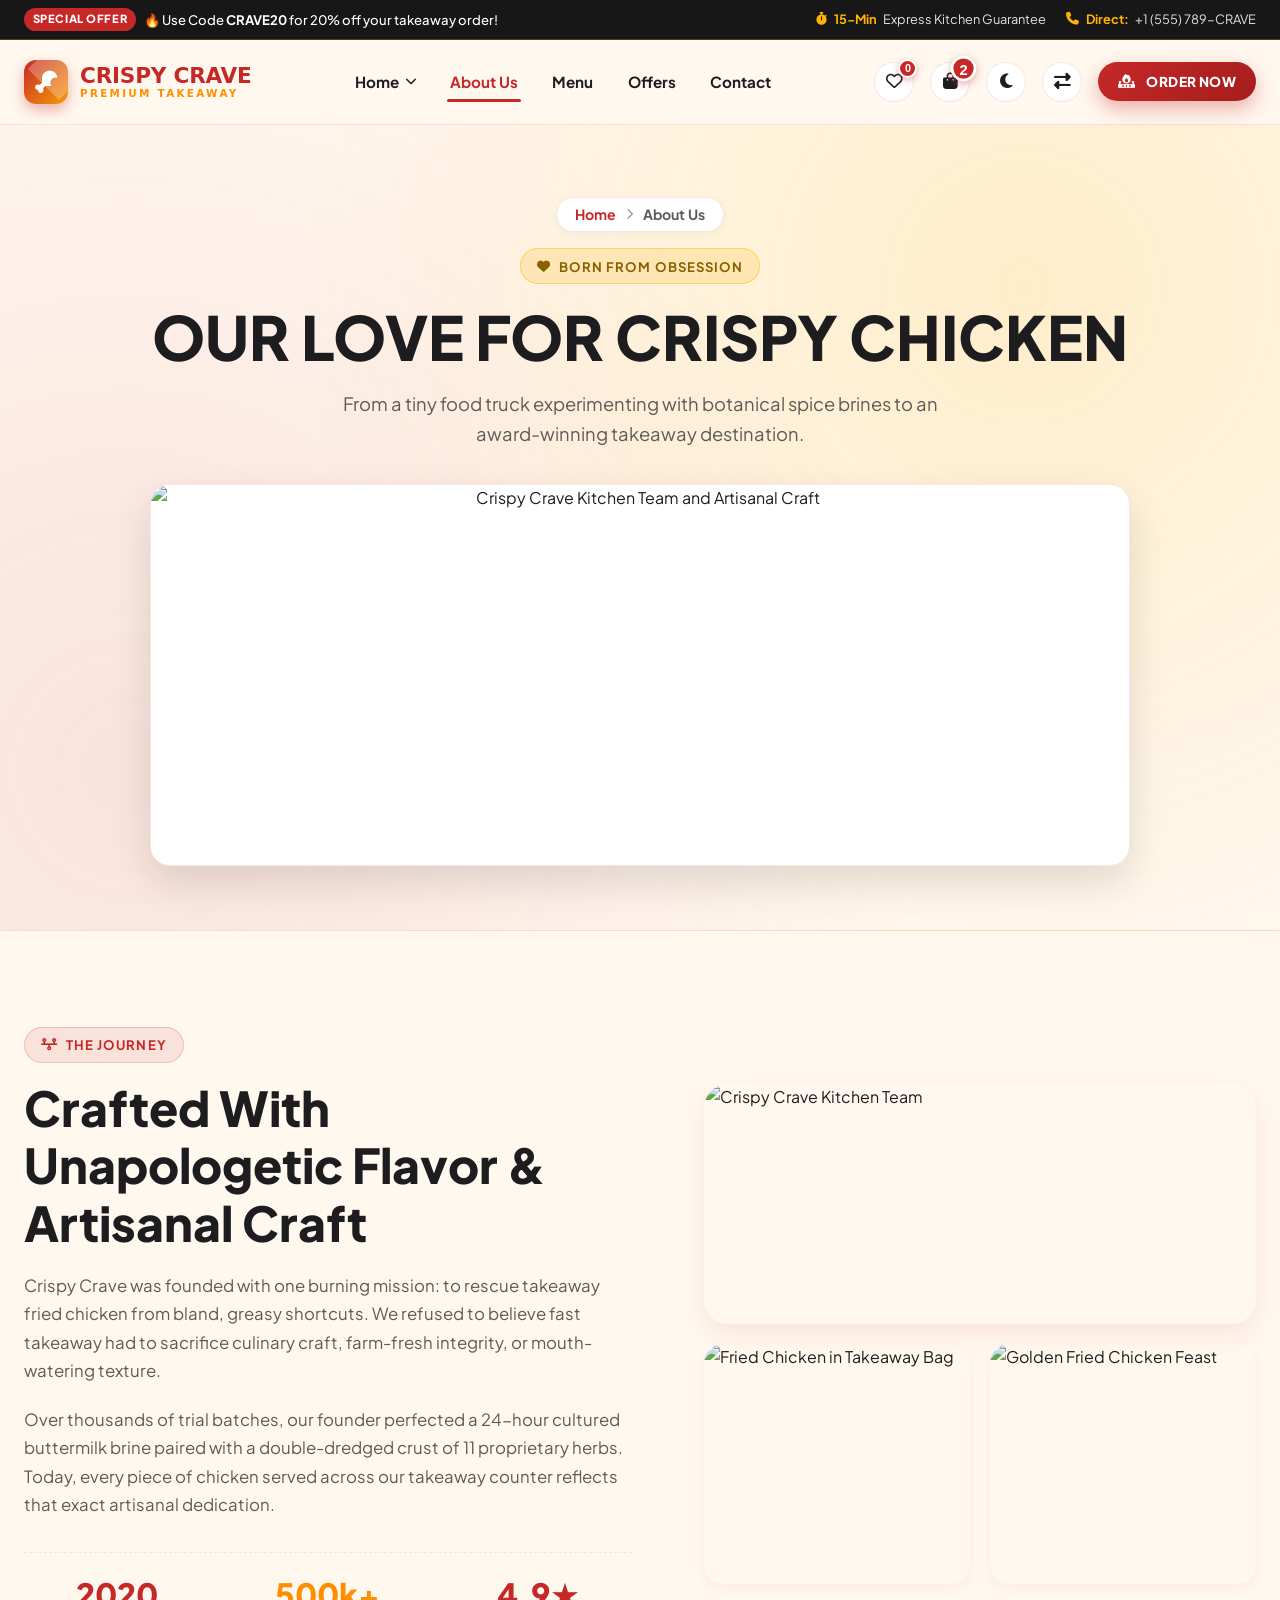
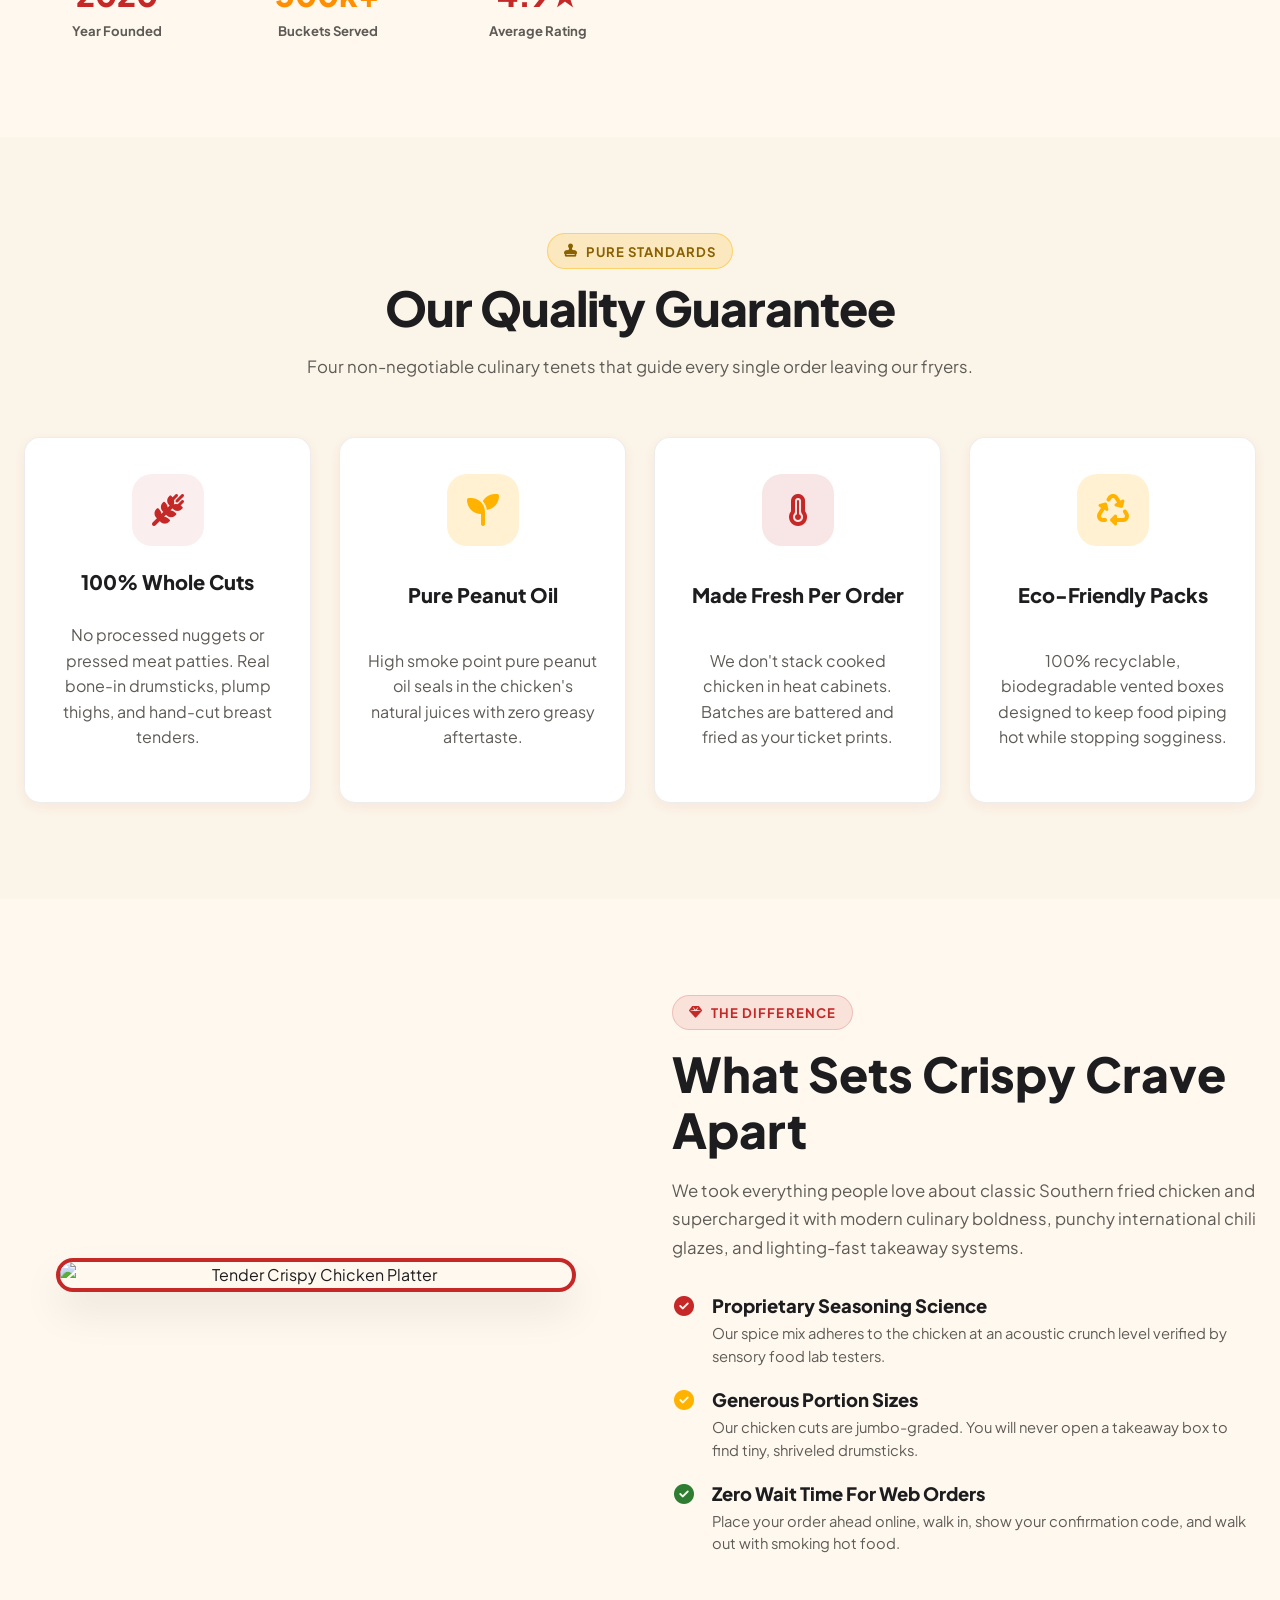
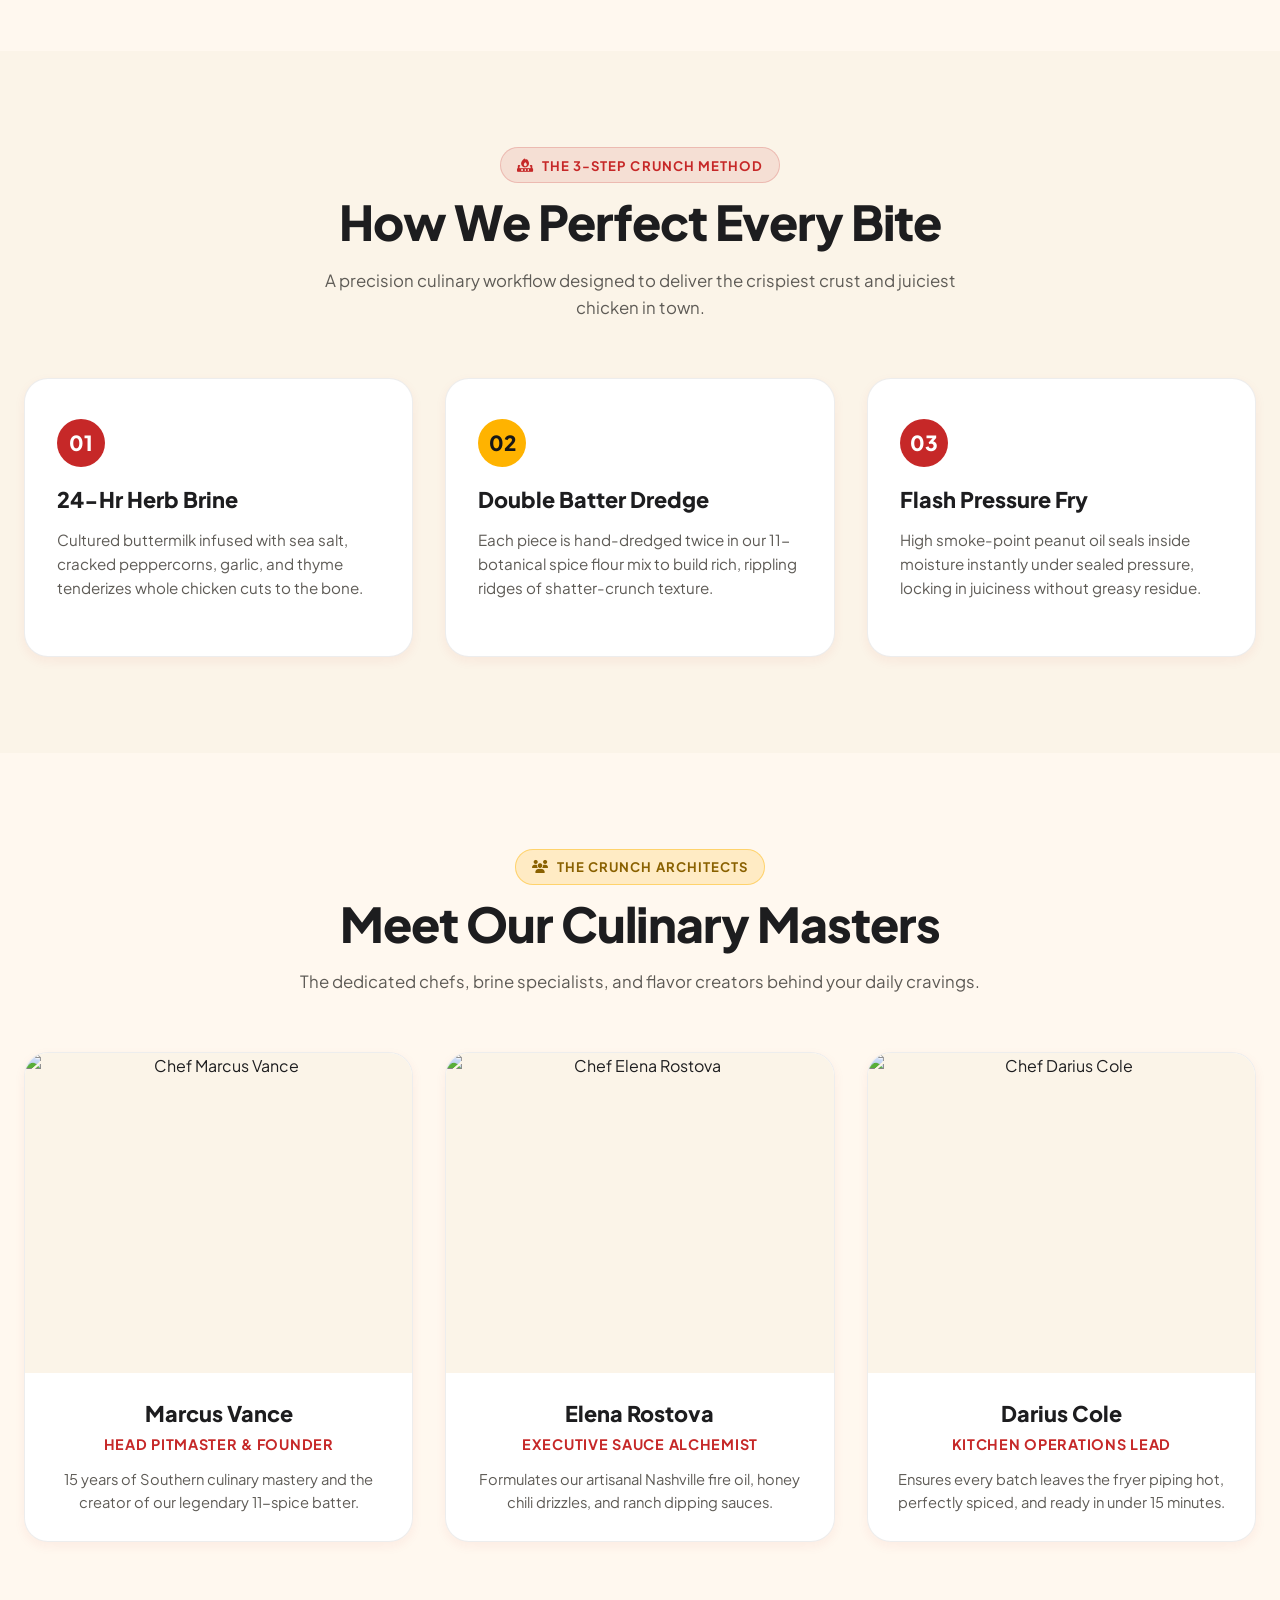
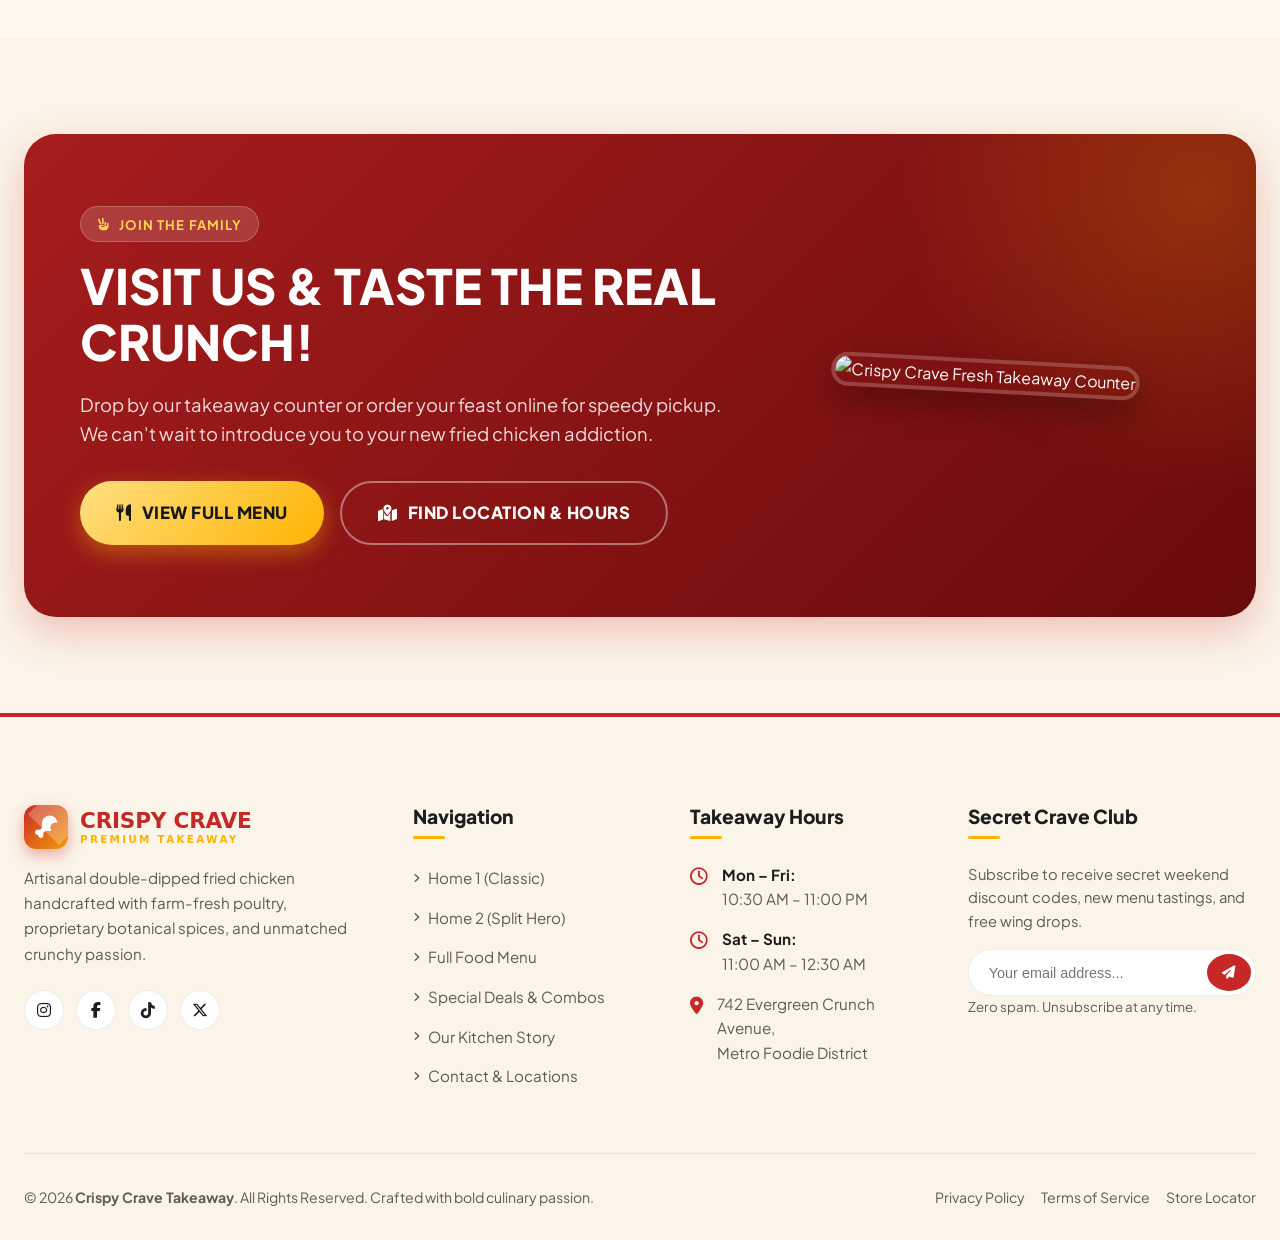
==== commit cdff300d: "Align circular tick icons and feature headings in a straight horizontal line on About Us" ====
--- a/about.html
+++ b/about.html
@@ -300,24 +300,30 @@
 
             <div class="about-special-features">
               <div class="anim-unfold-row about-special-feature-item">
-                <i class="fa-solid fa-circle-check text-danger fa-xl mt-1"></i>
-                <div>
+                <span class="about-special-feature-icon">
+                  <i class="fa-solid fa-circle-check text-danger"></i>
+                </span>
+                <div class="about-special-feature-content">
                   <h4 class="about-special-feature-title">Proprietary Seasoning Science</h4>
                   <p class="about-special-feature-desc">Our spice mix adheres to the chicken at an acoustic crunch level verified by sensory food lab testers.</p>
                 </div>
               </div>
 
               <div class="anim-unfold-row about-special-feature-item">
-                <i class="fa-solid fa-circle-check text-warning fa-xl mt-1"></i>
-                <div>
+                <span class="about-special-feature-icon">
+                  <i class="fa-solid fa-circle-check text-warning"></i>
+                </span>
+                <div class="about-special-feature-content">
                   <h4 class="about-special-feature-title">Generous Portion Sizes</h4>
                   <p class="about-special-feature-desc">Our chicken cuts are jumbo-graded. You will never open a takeaway box to find tiny, shriveled drumsticks.</p>
                 </div>
               </div>
 
               <div class="anim-unfold-row about-special-feature-item">
-                <i class="fa-solid fa-circle-check text-success fa-xl mt-1"></i>
-                <div>
+                <span class="about-special-feature-icon">
+                  <i class="fa-solid fa-circle-check text-success"></i>
+                </span>
+                <div class="about-special-feature-content">
                   <h4 class="about-special-feature-title">Zero Wait Time For Web Orders</h4>
                   <p class="about-special-feature-desc">Place your order ahead online, walk in, show your confirmation code, and walk out with smoking hot food.</p>
                 </div>
--- a/assets/css/style.css
+++ b/assets/css/style.css
@@ -3249,8 +3249,15 @@
     gap: 0.75rem !important;
   }
 
+  .about-special-feature-icon {
+    width: 1.4rem !important;
+    height: 1.4rem !important;
+    font-size: 1.15rem !important;
+  }
+
   .about-special-feature-title {
     font-size: 1.02rem !important;
+    line-height: 1.4rem !important;
     margin-bottom: 0.15rem !important;
   }
 
@@ -3579,12 +3586,38 @@
   align-items: flex-start;
 }
 
+.about-special-feature-icon {
+  display: inline-flex;
+  align-items: center;
+  justify-content: center;
+  width: 1.5rem;
+  height: 1.5rem;
+  font-size: 1.25rem;
+  flex-shrink: 0;
+  line-height: 1;
+}
+
+.about-special-feature-item > i {
+  display: inline-flex;
+  align-items: center;
+  justify-content: center;
+  width: 1.5rem;
+  height: 1.5rem;
+  font-size: 1.25rem;
+  flex-shrink: 0;
+  line-height: 1;
+}
+
+.about-special-feature-content {
+  flex: 1;
+}
+
 .about-special-feature-title {
   font-size: 1.15rem;
   font-weight: 800;
-  margin-bottom: 0.2rem;
+  margin: 0 0 0.25rem 0;
   color: var(--text-main);
-  line-height: 1.3;
+  line-height: 1.5rem; /* Perfectly matches height of .about-special-feature-icon for seamless horizontal line alignment */
 }
 
 .about-special-feature-desc {
@@ -3592,6 +3625,19 @@
   color: var(--text-muted);
   margin: 0;
   line-height: 1.55;
+}
+
+/* Color utility classes for contextual feedback & badges */
+.text-danger {
+  color: var(--primary) !important;
+}
+
+.text-warning {
+  color: var(--secondary) !important;
+}
+
+.text-success {
+  color: #2E7D32 !important;
 }
 
 /* LAYOUT 6: Floating Hero Contact Dock (Contact - Info) */
--- a/assets/css/dark-mode.css
+++ b/assets/css/dark-mode.css
@@ -159,6 +159,19 @@
   color: #FFF;
 }
 
+/* Contextual text colors in dark mode */
+[data-theme="dark"] .text-danger {
+  color: #FF5252 !important;
+}
+
+[data-theme="dark"] .text-warning {
+  color: #FFB300 !important;
+}
+
+[data-theme="dark"] .text-success {
+  color: #4CAF50 !important;
+}
+
 [data-theme="dark"] .footer-newsletter-input:focus {
   border-color: var(--secondary);
   background: #222;
